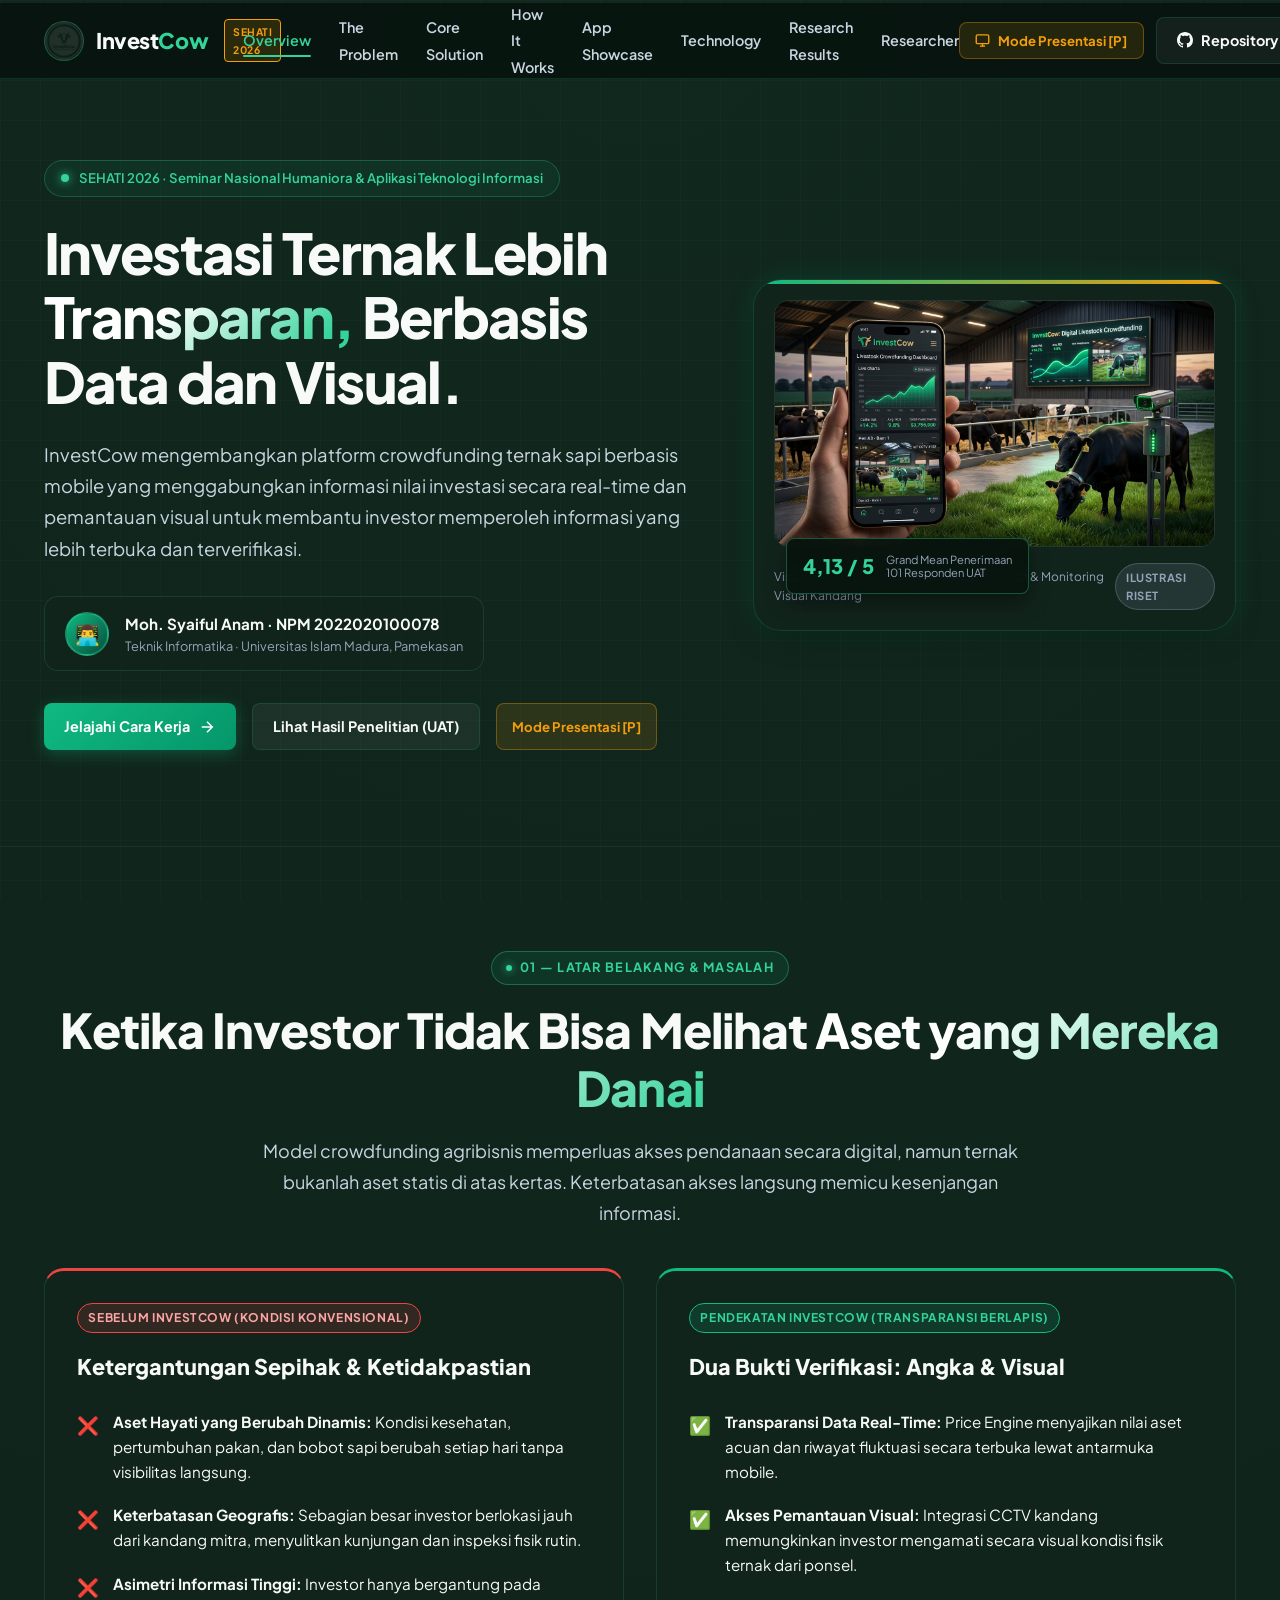
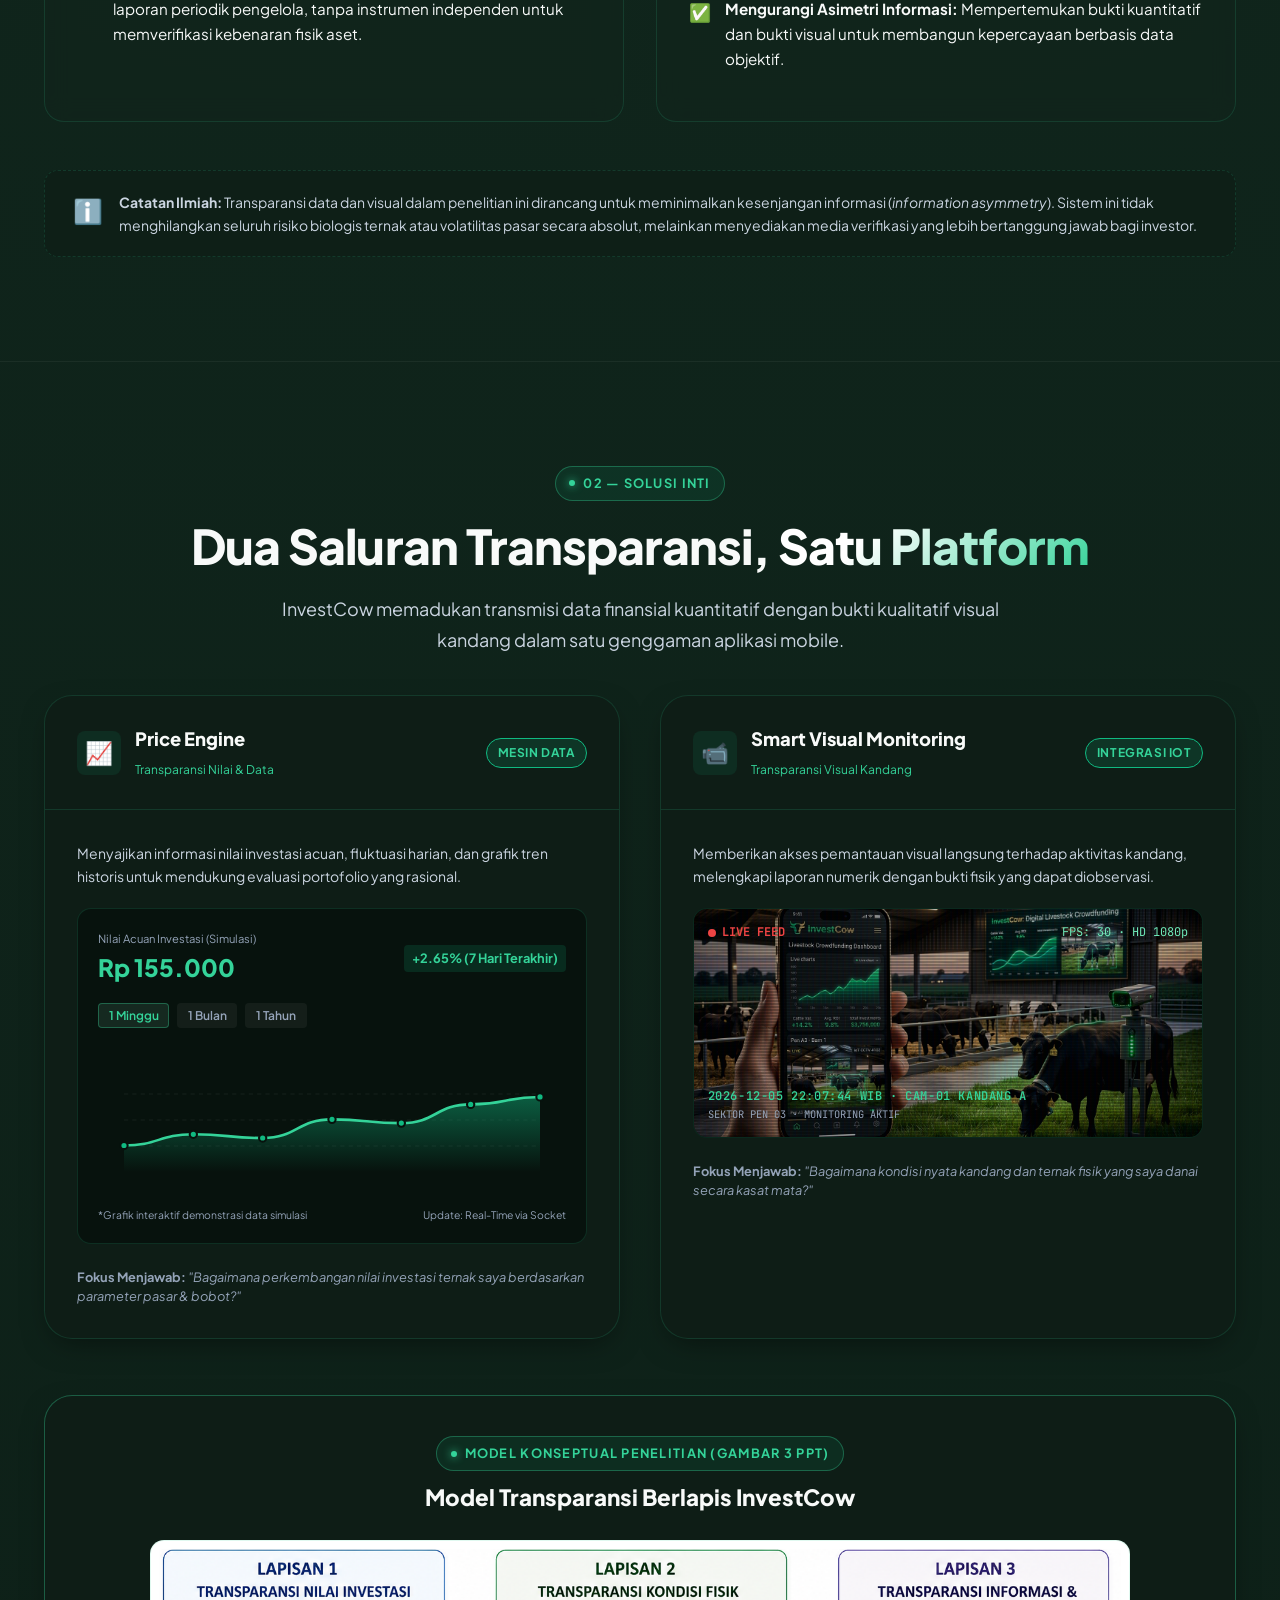
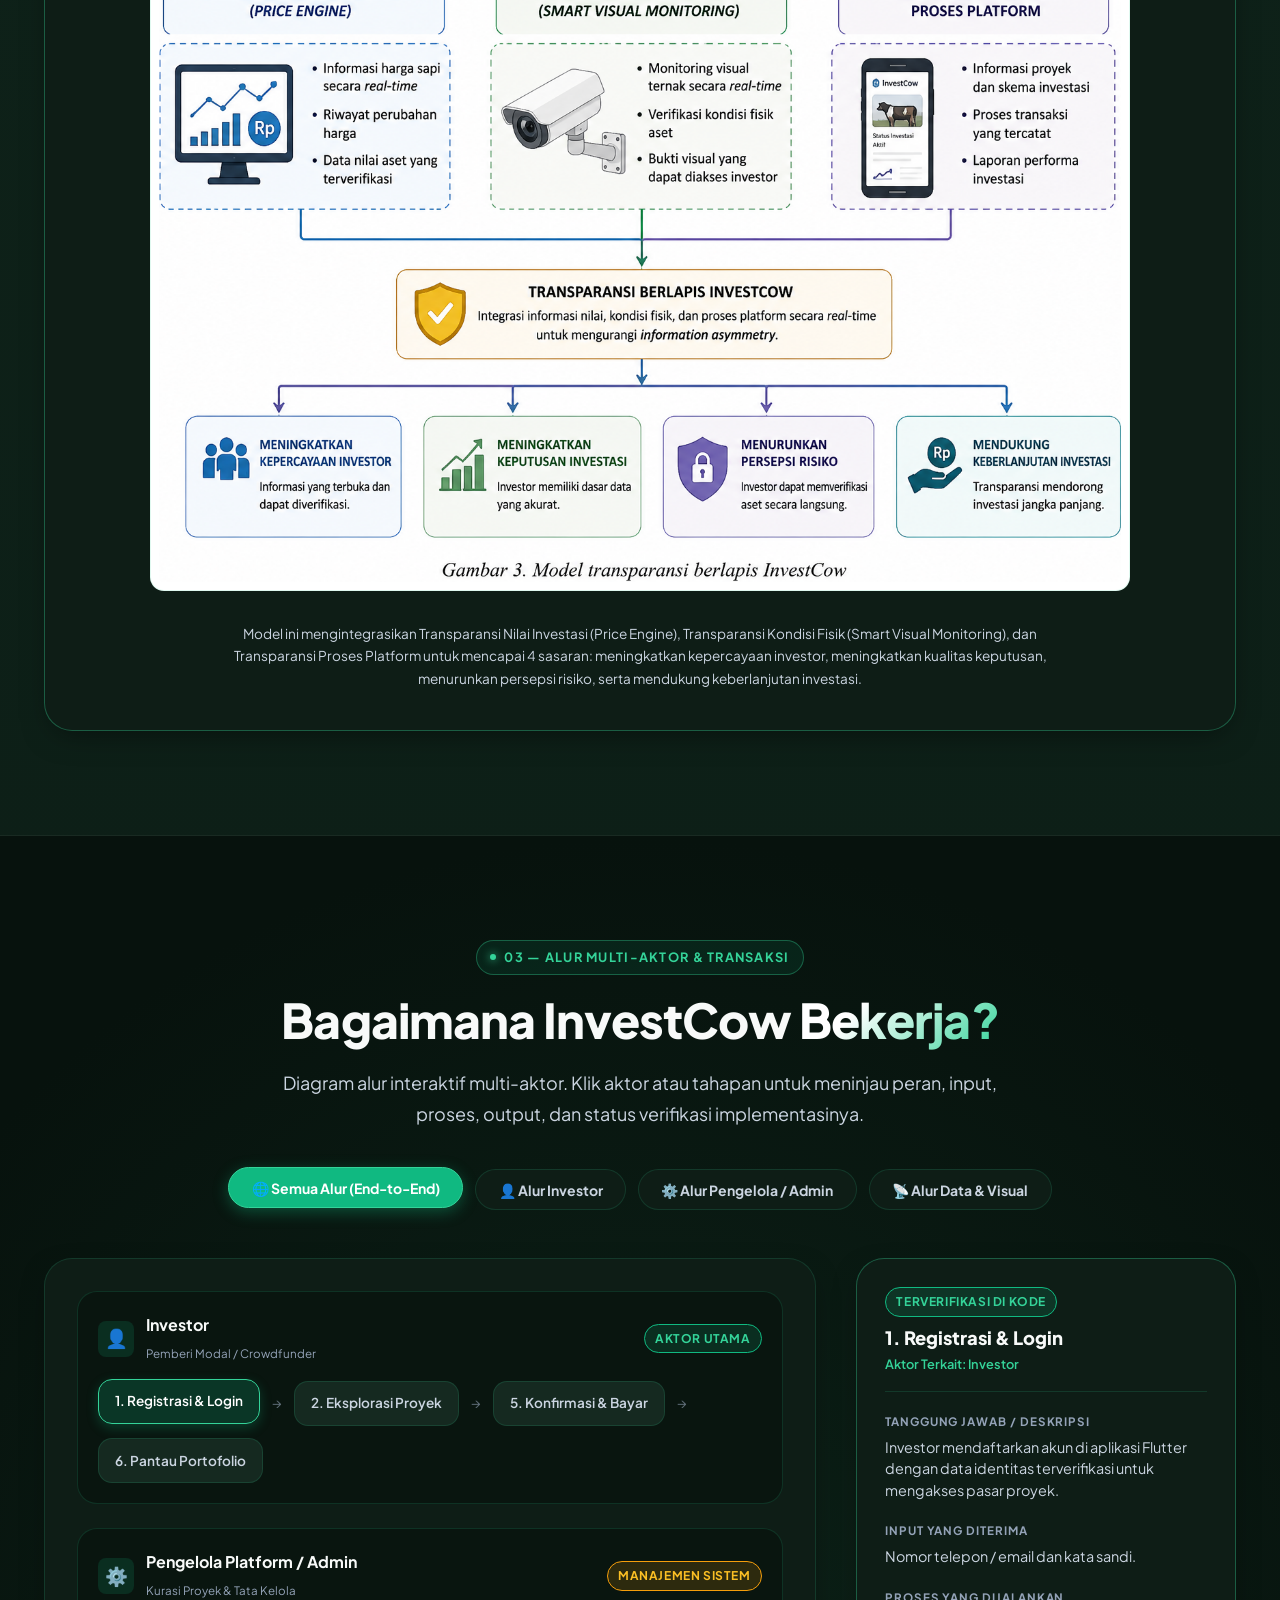
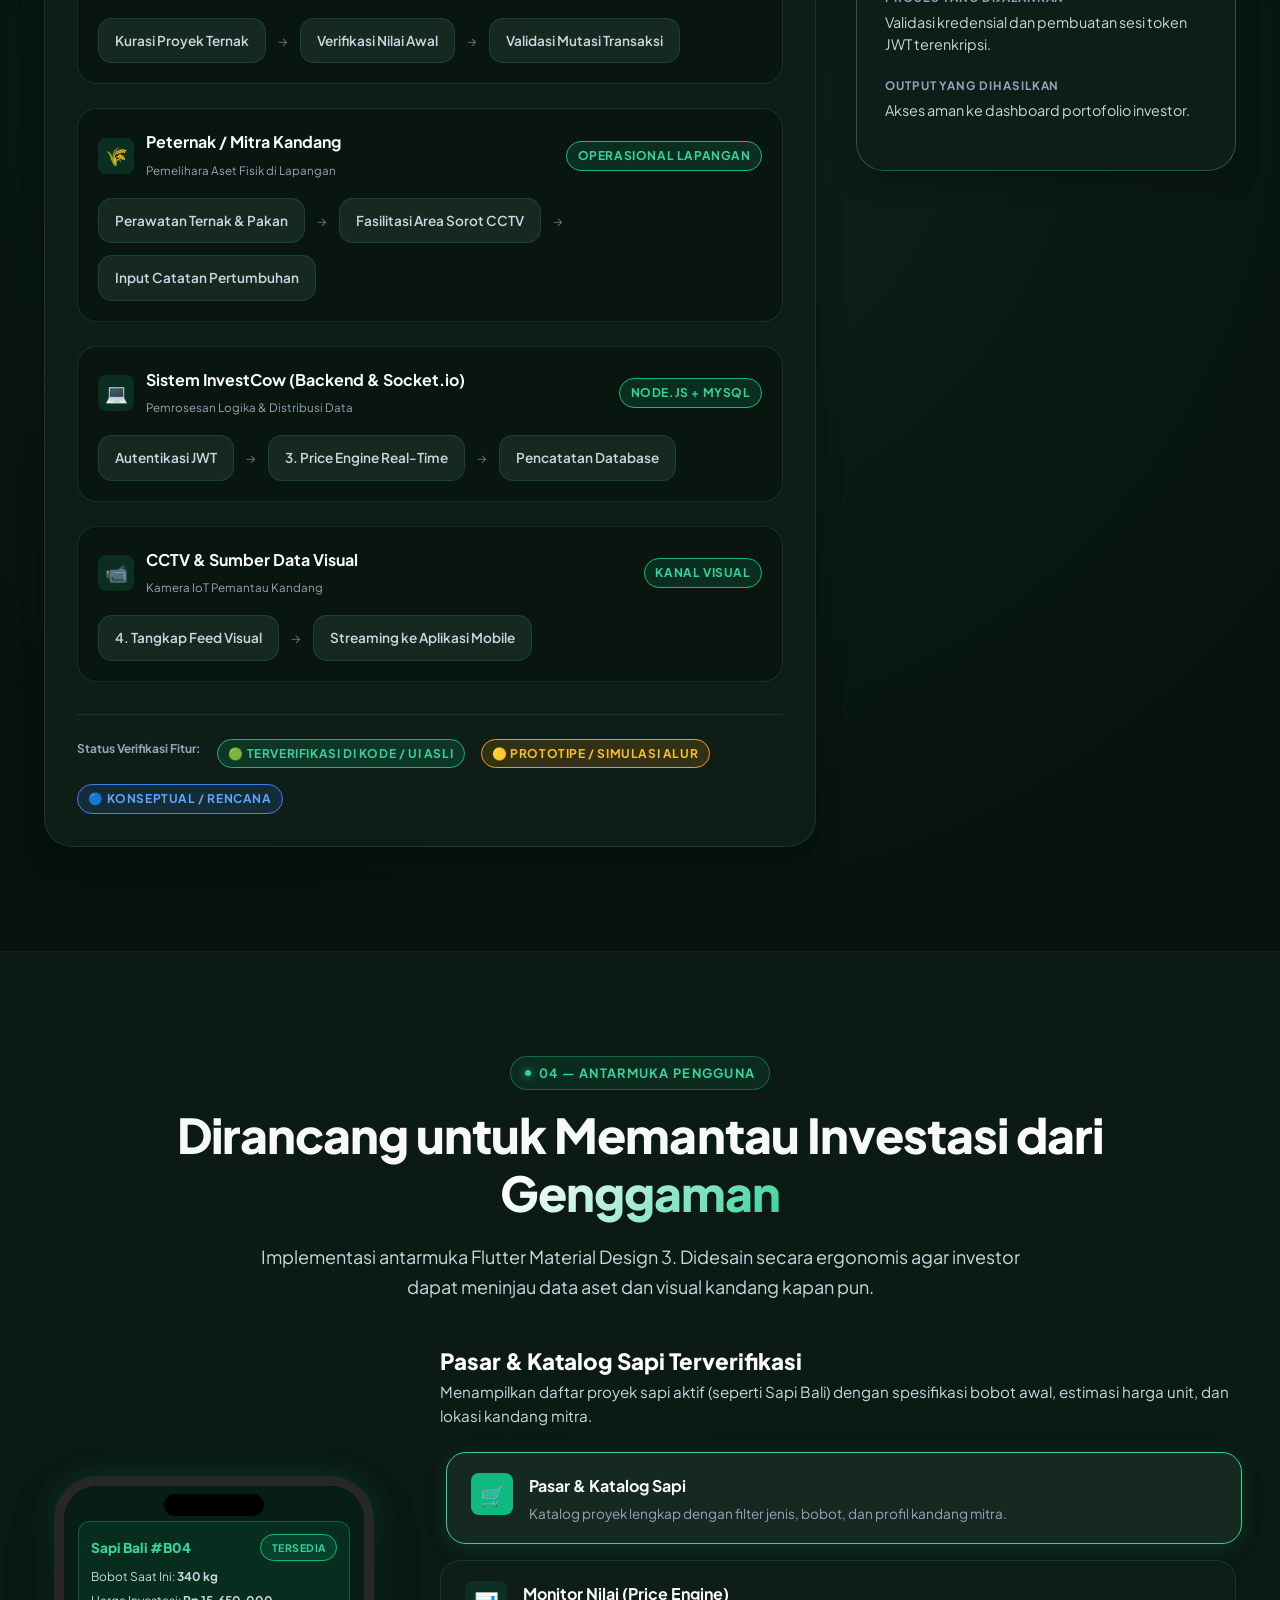
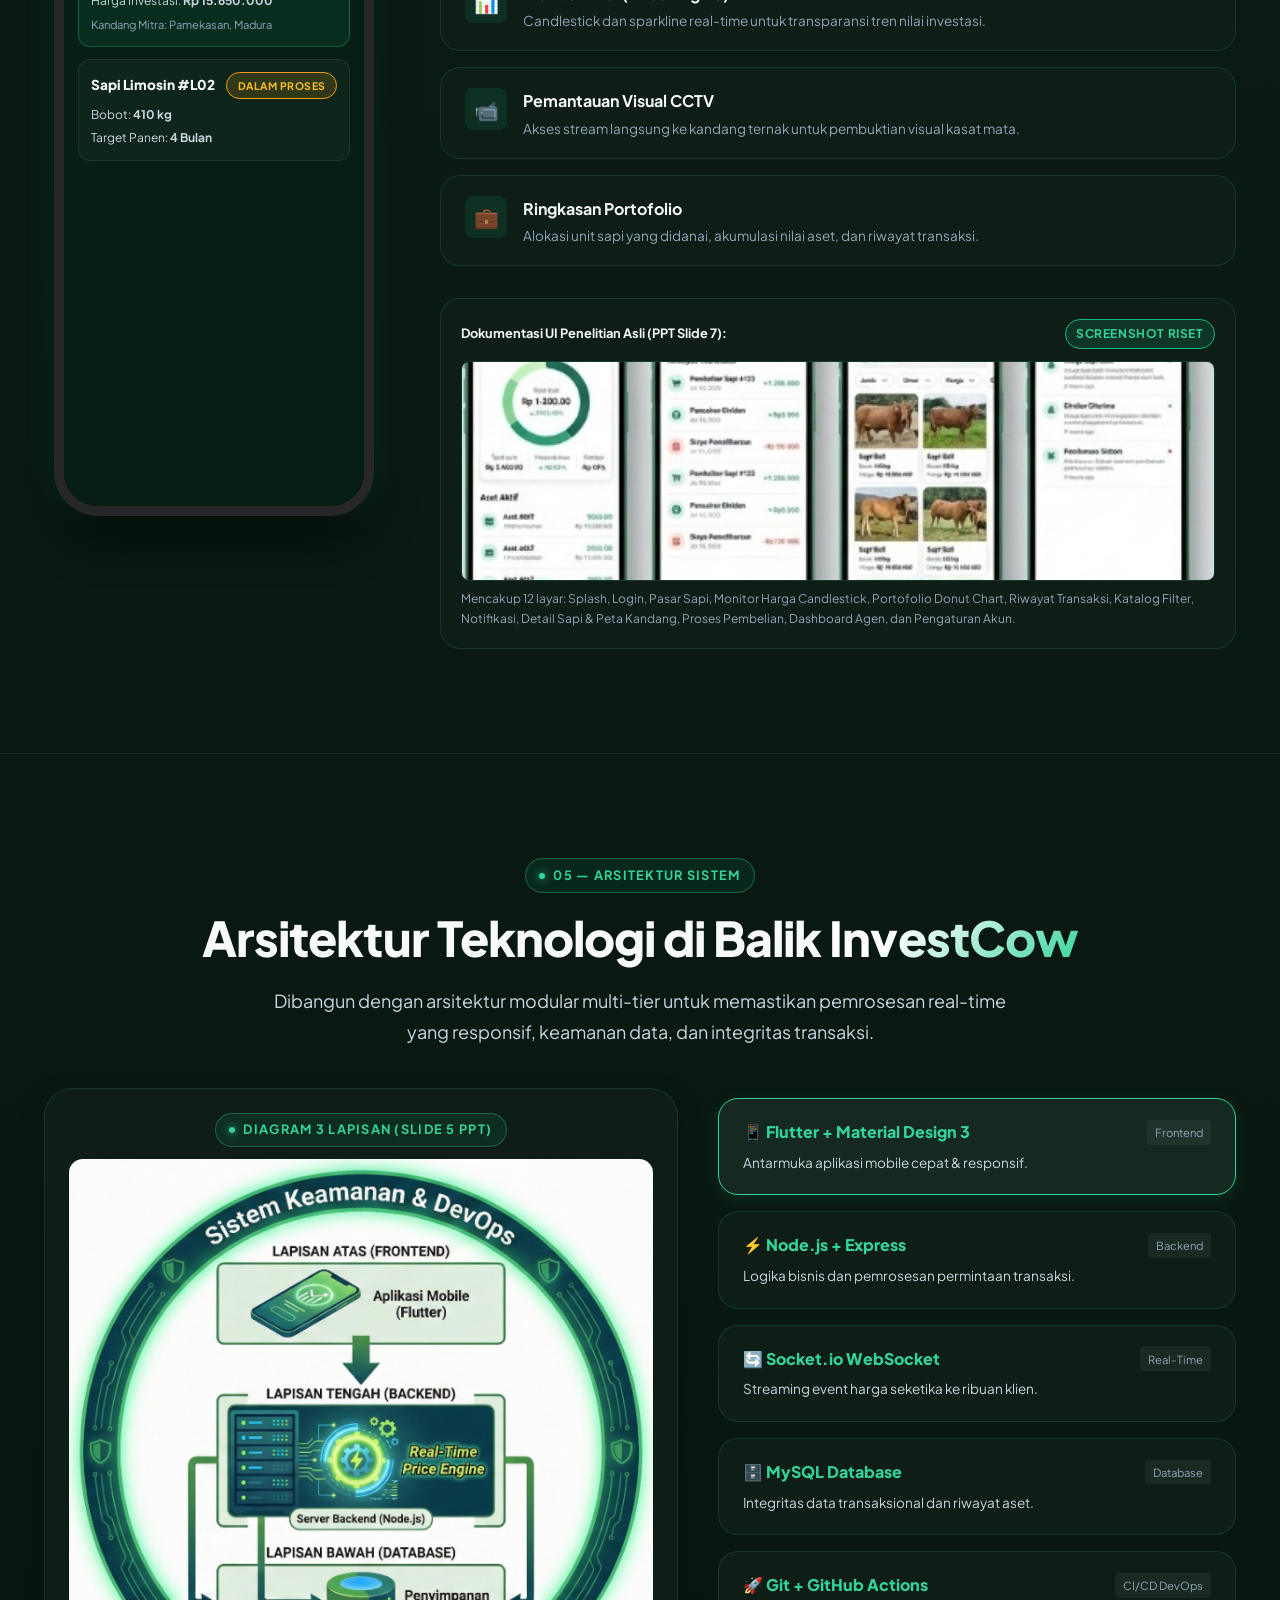
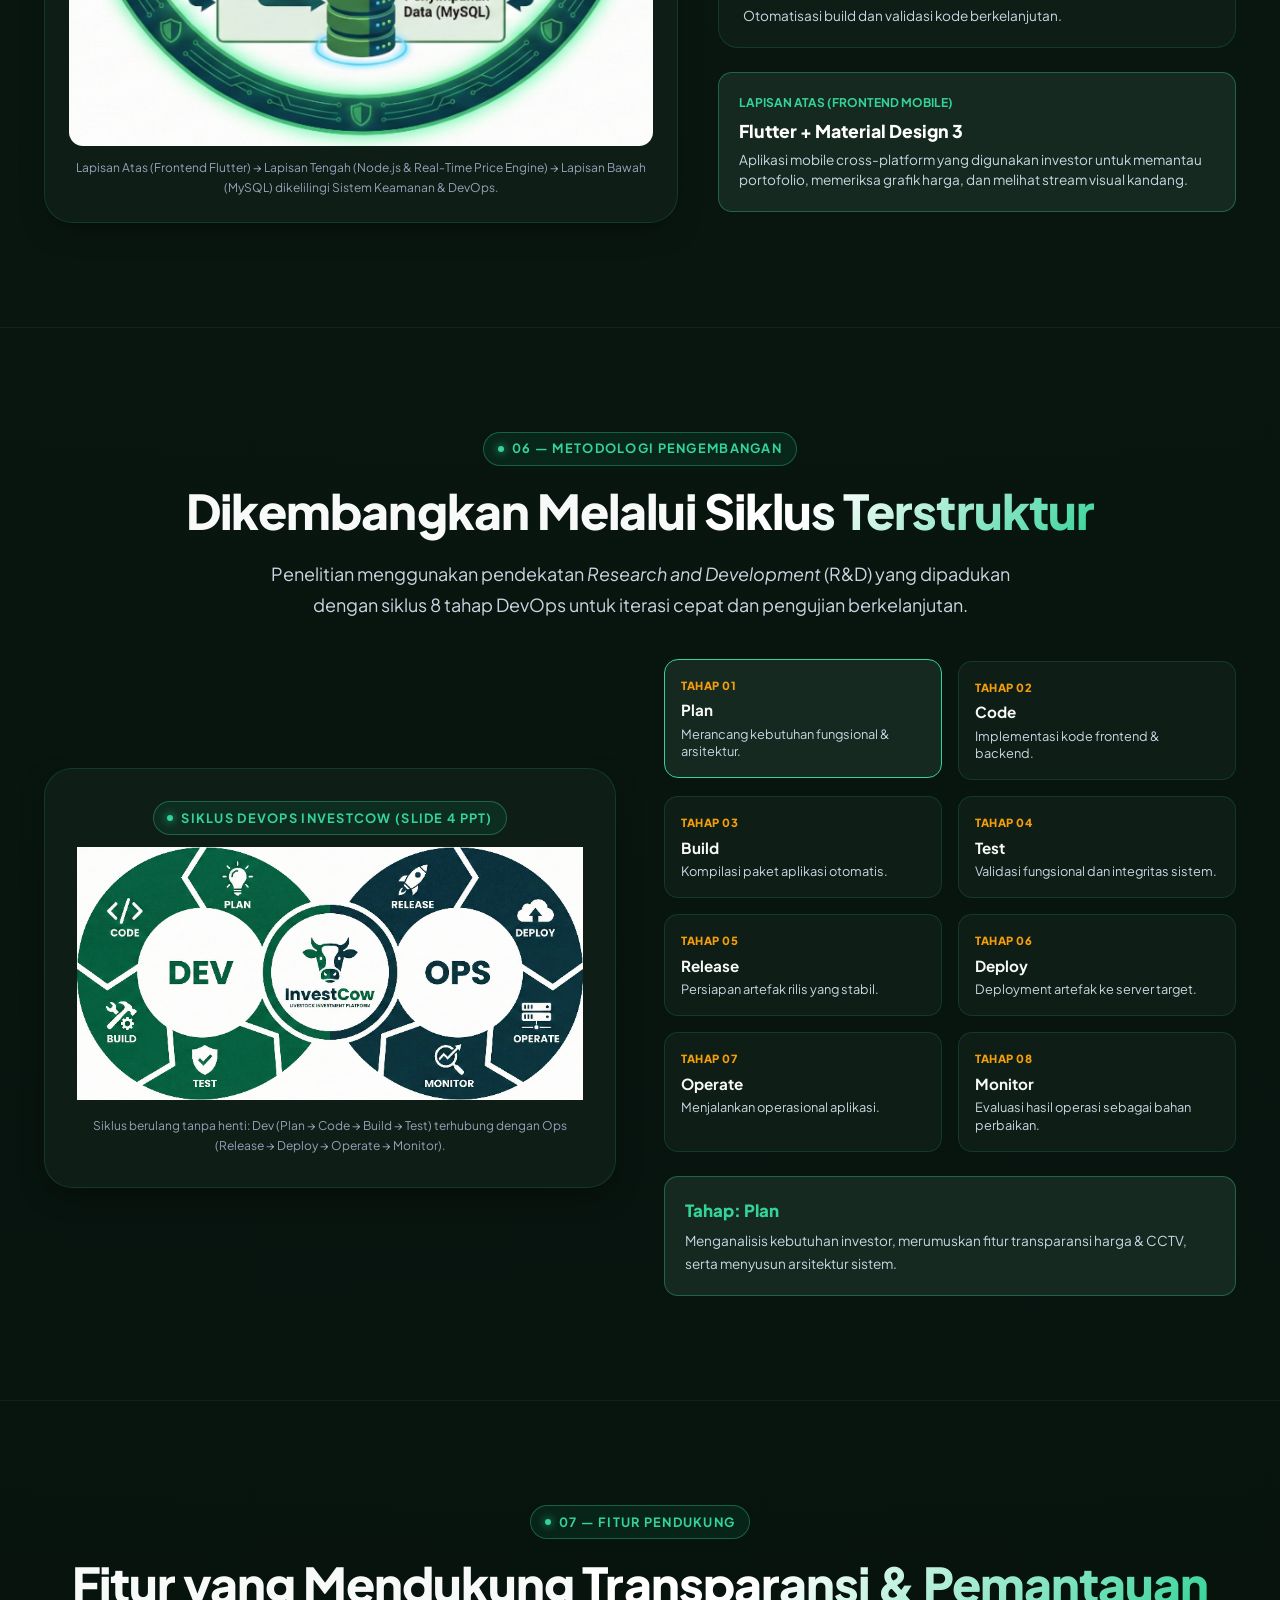
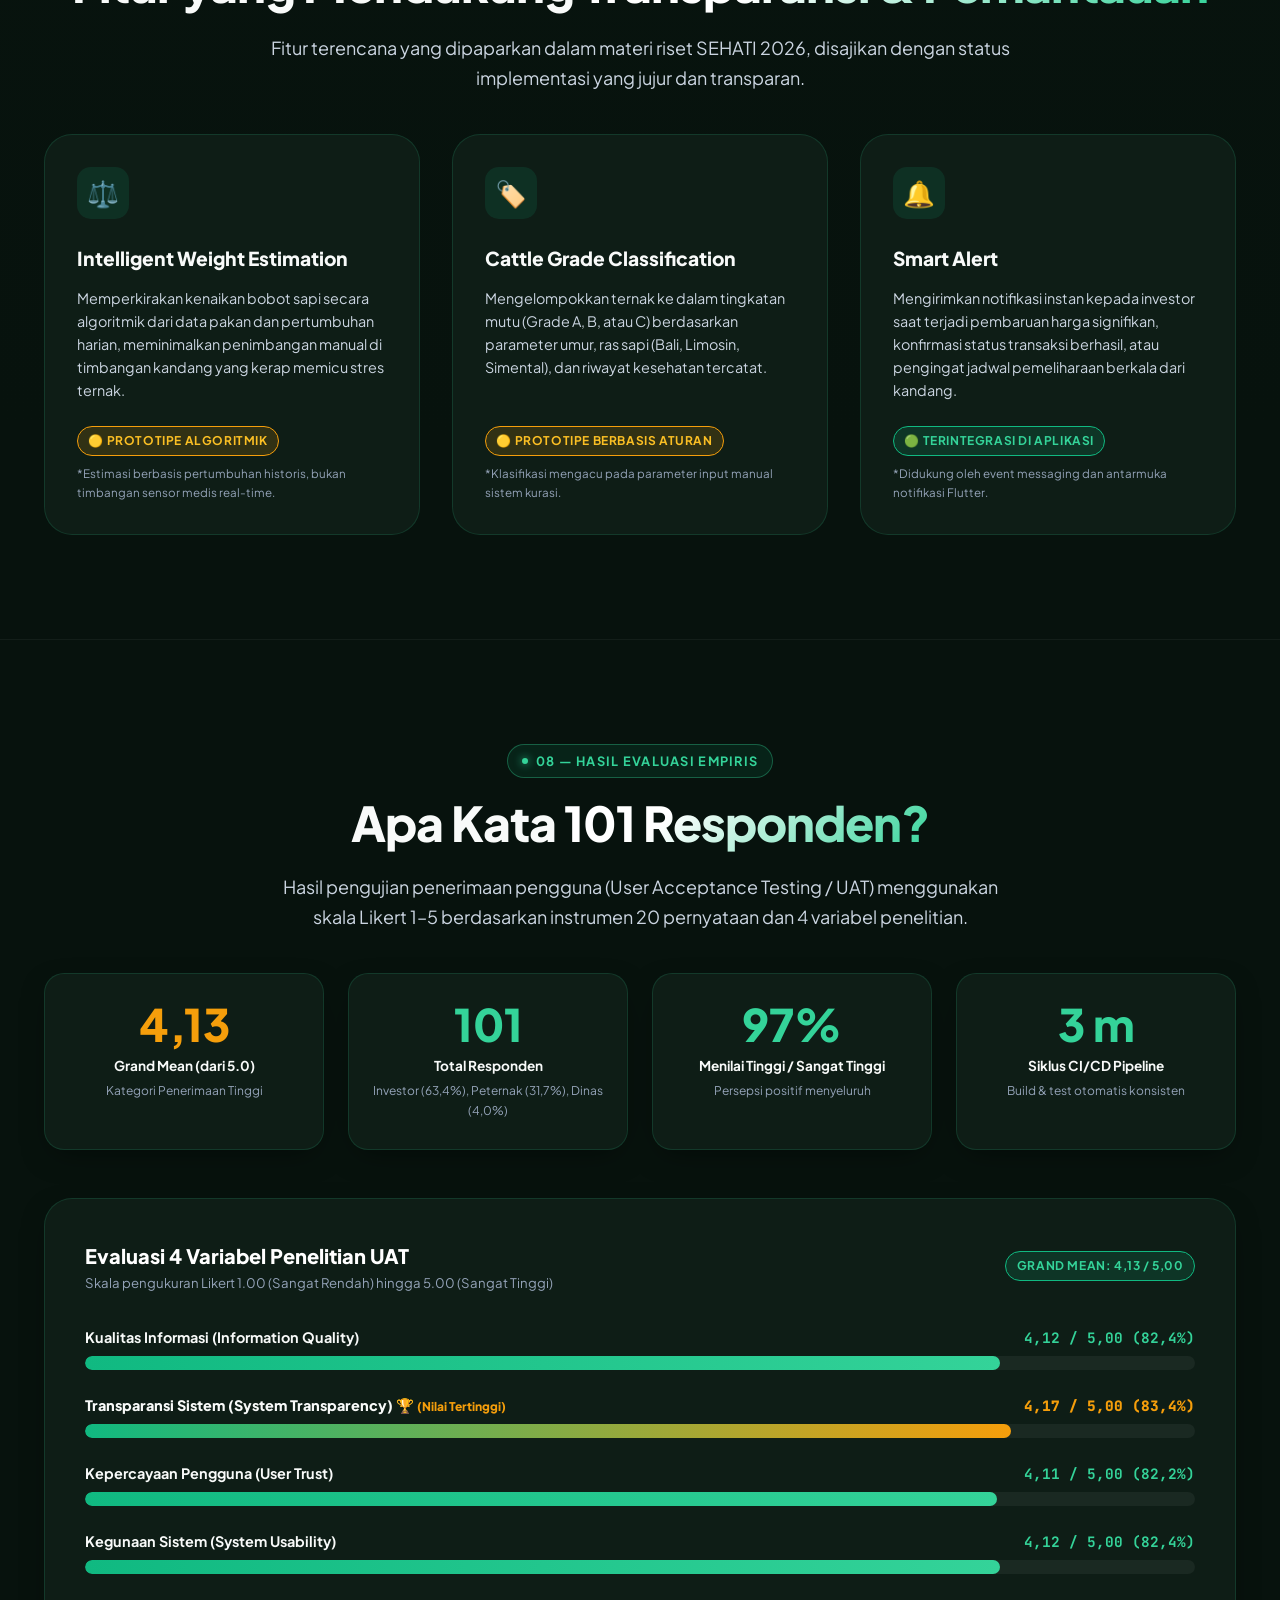
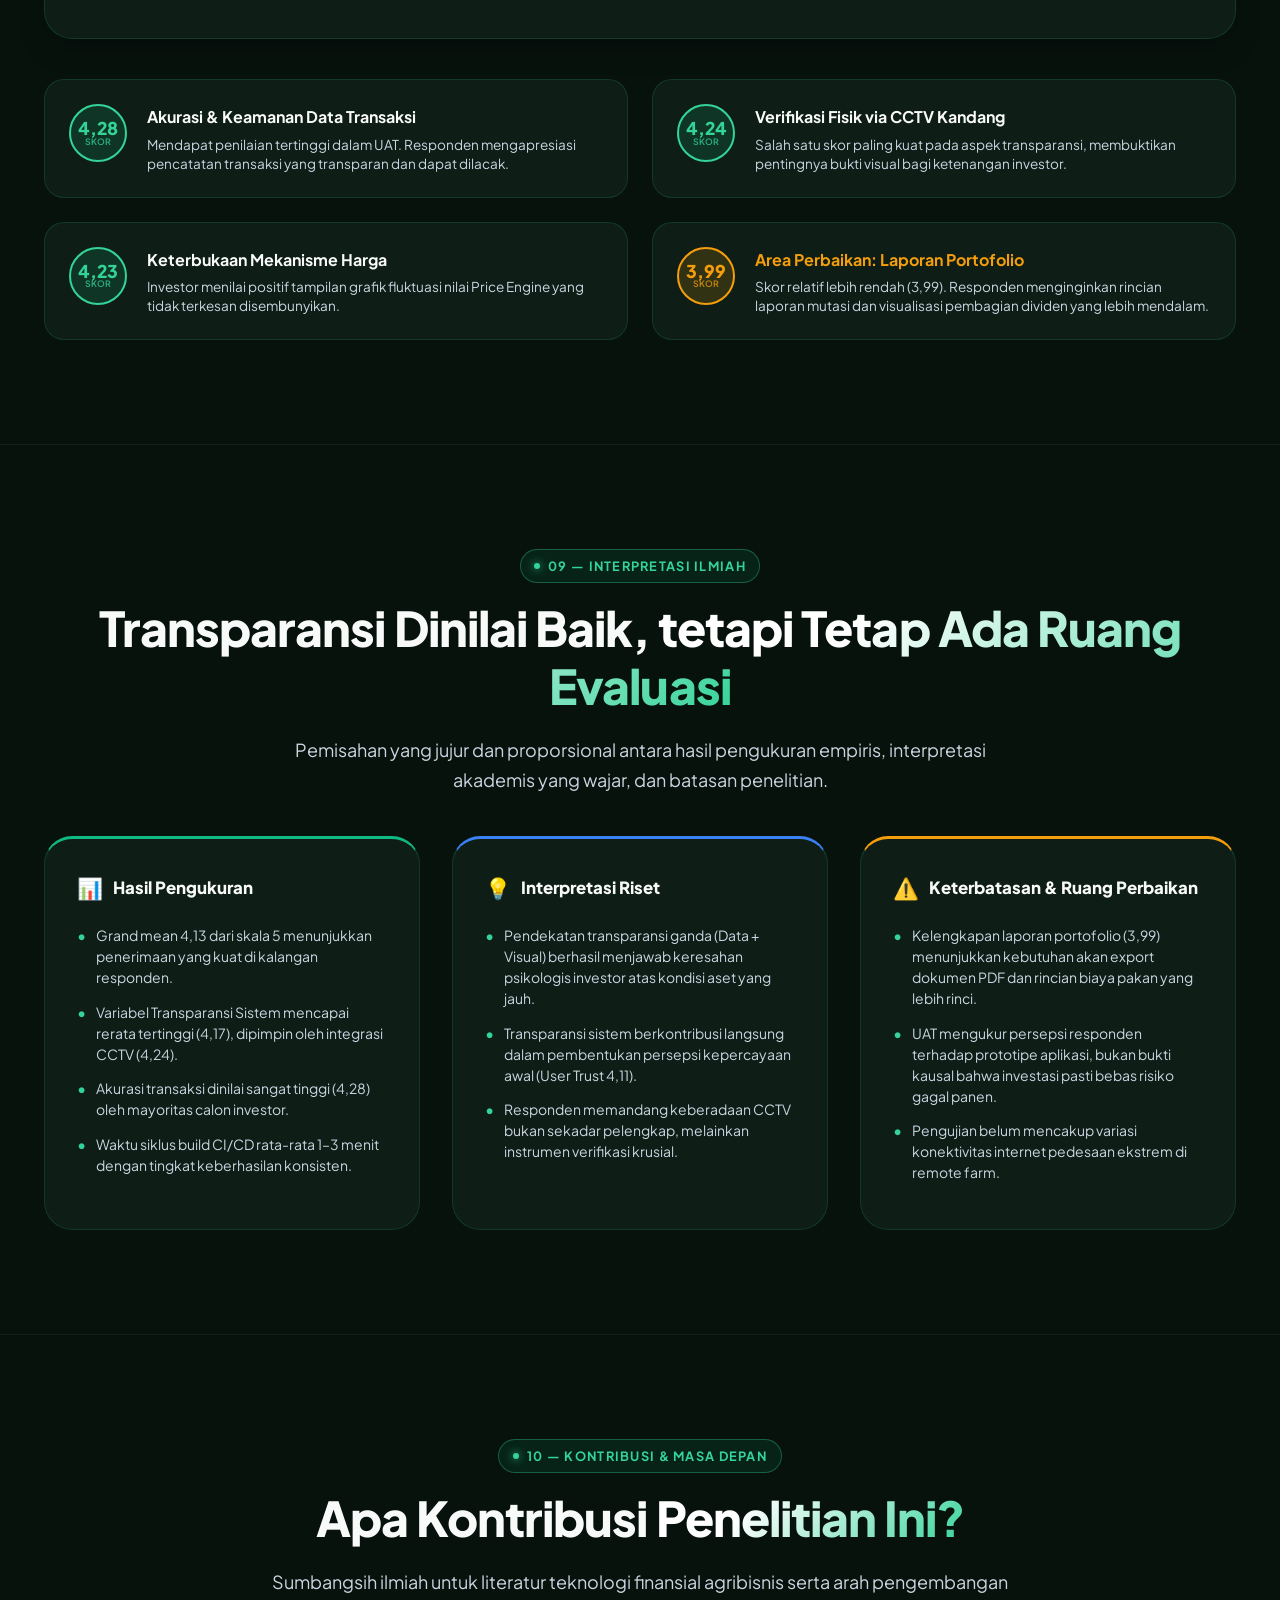
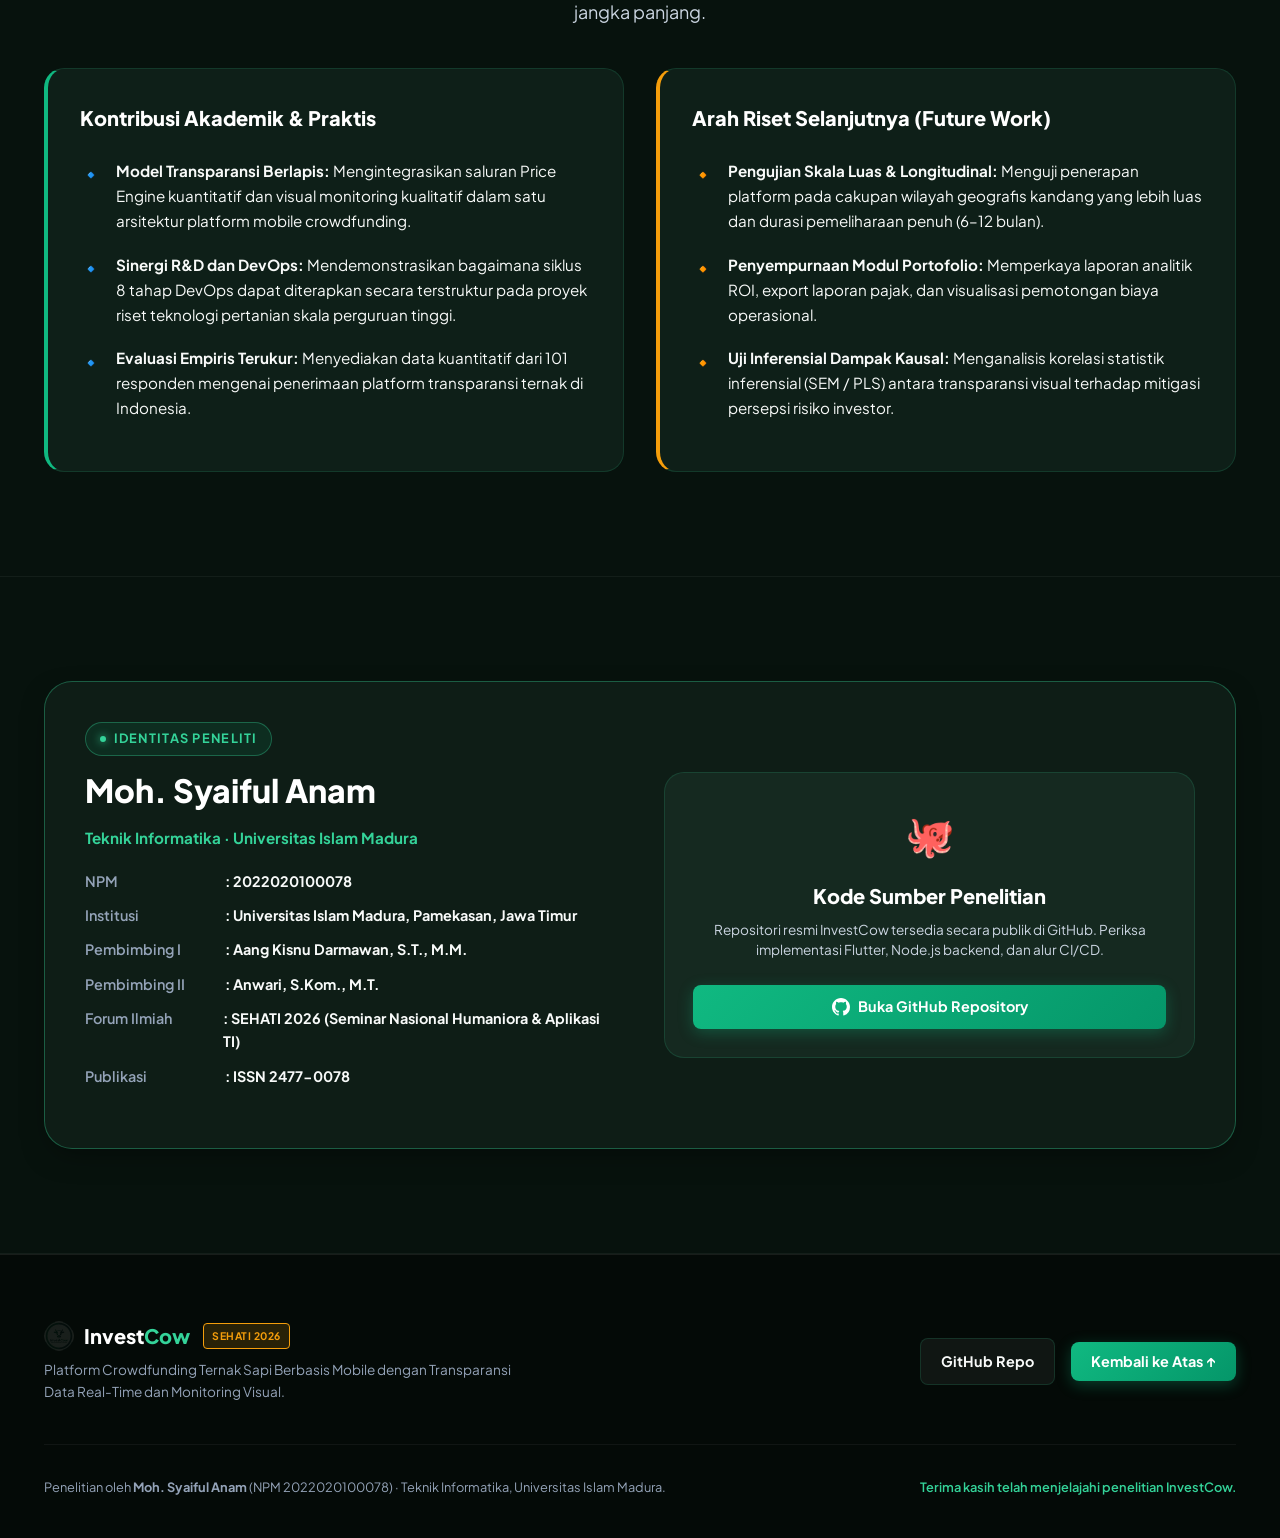
==== presentation-site/index.html @ 4391ebb3 "feat: initial commit interactive research presentation website for SEHATI 2026" ====
<!DOCTYPE html>
<html lang="id">
<head>
  <meta charset="UTF-8">
  <meta name="viewport" content="width=device-width, initial-scale=1.0">
  
  <!-- Primary Meta Tags -->
  <title>InvestCow — Platform Crowdfunding Ternak Sapi Berbasis Mobile | SEHATI 2026</title>
  <meta name="title" content="InvestCow — Platform Crowdfunding Ternak Sapi Berbasis Mobile | SEHATI 2026">
  <meta name="description" content="Showcase penelitian InvestCow: Pengembangan Platform Crowdfunding Ternak Sapi Berbasis Mobile dengan Transparansi Data Real-Time dan Monitoring Visual untuk SEHATI 2026. Peneliti: Moh. Syaiful Anam, Universitas Islam Madura.">
  <meta name="author" content="Moh. Syaiful Anam">
  
  <!-- Open Graph / Facebook -->
  <meta property="og:type" content="website">
  <meta property="og:url" content="https://siapaajaboleh888.github.io/InvestCow_Project/">
  <meta property="og:title" content="InvestCow — Transparansi Data Real-Time & Monitoring Visual Ternak">
  <meta property="og:description" content="Interactive research presentation InvestCow untuk Seminar Nasional Humaniora dan Aplikasi Teknologi Informasi (SEHATI 2026).">
  <meta property="og:image" content="assets/images/hero_concept.jpg">

  <!-- Favicon -->
  <link rel="icon" type="image/png" href="assets/images/logo.png">

  <!-- Google Fonts -->
  <link rel="preconnect" href="https://fonts.googleapis.com">
  <link rel="preconnect" href="https://fonts.gstatic.com" crossorigin>
  <link href="https://fonts.googleapis.com/css2?family=JetBrains+Mono:wght@400;600;700&family=Plus+Jakarta+Sans:wght@400;500;600;700;800;900&display=swap" rel="stylesheet">

  <!-- Main Stylesheet -->
  <link rel="stylesheet" href="styles/main.css">
</head>
<body>

  <!-- Scroll Progress Indicator -->
  <div class="scroll-progress-container" aria-hidden="true">
    <div class="scroll-progress-bar" id="scroll-progress-bar"></div>
  </div>

  <!-- SECTION A: NAVBAR -->
  <header class="navbar" id="navbar">
    <div class="container nav-container">
      <a href="#overview" class="nav-brand" aria-label="InvestCow Home">
        <img src="assets/images/logo.png" alt="InvestCow Logo" class="nav-brand-logo">
        <span class="brand-text">Invest<span>Cow</span></span>
        <span class="brand-badge">SEHATI 2026</span>
      </a>

      <nav aria-label="Navigasi Utama">
        <ul class="nav-menu">
          <li><a href="#overview" class="nav-link active">Overview</a></li>
          <li><a href="#problem" class="nav-link">The Problem</a></li>
          <li><a href="#solution" class="nav-link">Core Solution</a></li>
          <li><a href="#workflow" class="nav-link">How It Works</a></li>
          <li><a href="#app-showcase" class="nav-link">App Showcase</a></li>
          <li><a href="#technology" class="nav-link">Technology</a></li>
          <li><a href="#results" class="nav-link">Research Results</a></li>
          <li><a href="#researcher" class="nav-link">Researcher</a></li>
        </ul>
      </nav>

      <div class="nav-actions">
        <button class="btn btn-presentation btn-trigger-presentation" title="Tekan tombol 'P' untuk masuk Mode Presentasi">
          <svg width="15" height="15" viewBox="0 0 24 24" fill="none" stroke="currentColor" stroke-width="2.2"><rect x="2" y="3" width="20" height="14" rx="2" ry="2"/><line x1="8" y1="21" x2="16" y2="21"/><line x1="12" y1="17" x2="12" y2="21"/></svg>
          Mode Presentasi [P]
        </button>
        <a href="https://github.com/siapaajaboleh888/InvestCow_Project" target="_blank" rel="noopener noreferrer" class="btn btn-secondary" title="Buka Repositori GitHub">
          <svg width="16" height="16" viewBox="0 0 24 24" fill="currentColor"><path d="M12 0C5.37 0 0 5.37 0 12c0 5.31 3.435 9.795 8.205 11.385.6.105.825-.255.825-.57 0-.285-.015-1.23-.015-2.235-3.015.555-3.795-.735-4.035-1.41-.135-.345-.72-1.41-1.23-1.695-.42-.225-1.02-.78-.015-.795.945-.015 1.62.87 1.845 1.23 1.08 1.815 2.805 1.305 3.495.99.105-.78.42-1.305.765-1.605-2.67-.3-5.46-1.335-5.46-5.925 0-1.305.465-2.385 1.23-3.225-.12-.3-.54-1.53.12-3.18 0 0 1.005-.315 3.3 1.23.96-.27 1.98-.405 3-.405s2.04.135 3 .405c2.295-1.56 3.3-1.23 3.3-1.23.66 1.65.24 2.88.12 3.18.765.84 1.23 1.905 1.23 3.225 0 4.605-2.805 5.625-5.475 5.925.435.375.81 1.095.81 2.22 0 1.605-.015 2.895-.015 3.3 0 .315.225.69.825.57A12.02 12.02 0 0024 12c0-6.63-5.37-12-12-12z"/></svg>
          Repository
        </a>
        <button class="mobile-toggle" id="mobile-toggle" aria-label="Buka Menu Navigasi">
          ☰
        </button>
      </div>
    </div>
  </header>

  <main>
    <!-- SECTION B: HERO -->
    <section class="hero-section" id="overview">
      <div class="container hero-grid">
        <div class="hero-content">
          <div class="hero-conference-tag">
            <span class="dot"></span>
            SEHATI 2026 · Seminar Nasional Humaniora & Aplikasi Teknologi Informasi
          </div>
          
          <h1 class="hero-title">
            Investasi Ternak Lebih <span class="text-gradient">Transparan,</span> Berbasis Data dan Visual.
          </h1>

          <p class="hero-desc">
            InvestCow mengembangkan platform crowdfunding ternak sapi berbasis mobile yang menggabungkan informasi nilai investasi secara real-time dan pemantauan visual untuk membantu investor memperoleh informasi yang lebih terbuka dan terverifikasi.
          </p>

          <div class="hero-researcher-card">
            <div class="researcher-avatar">👨‍💻</div>
            <div class="researcher-meta">
              <h4>Moh. Syaiful Anam · NPM 2022020100078</h4>
              <p>Teknik Informatika · Universitas Islam Madura, Pamekasan</p>
            </div>
          </div>

          <div class="hero-ctas">
            <a href="#workflow" class="btn btn-primary" id="btn-hero-workflow">
              Jelajahi Cara Kerja
              <svg width="18" height="18" viewBox="0 0 24 24" fill="none" stroke="currentColor" stroke-width="2"><path d="M5 12h14M12 5l7 7-7 7"/></svg>
            </a>
            <a href="#results" class="btn btn-secondary" id="btn-hero-results">
              Lihat Hasil Penelitian (UAT)
            </a>
            <button class="btn btn-presentation btn-trigger-presentation">
              Mode Presentasi [P]
            </button>
          </div>
        </div>

        <!-- Hero Visual Composition -->
        <div class="hero-visual-card">
          <div class="hero-image-wrapper">
            <img src="assets/images/hero_concept.jpg" alt="Visualisasi Konsep InvestCow Mobile & Visual Kandang" id="hero-banner-img">
          </div>
          <div class="hero-visual-caption">
            <span>Visual Komposisi Konseptual: Mobile FinTech & Monitoring Visual Kandang</span>
            <span class="badge badge-simulated">Ilustrasi Riset</span>
          </div>
          <div class="hero-metric-overlay">
            <div class="val">4,13 / 5</div>
            <div class="lbl">Grand Mean Penerimaan<br>101 Responden UAT</div>
          </div>
        </div>
      </div>
    </section>

    <!-- SECTION C: THE PROBLEM -->
    <section class="problem-section" id="problem">
      <div class="container">
        <div class="text-center">
          <span class="section-tag">01 — Latar Belakang & Masalah</span>
          <h2 class="section-title">Ketika Investor Tidak Bisa Melihat <span class="text-gradient">Aset yang Mereka Danai</span></h2>
          <p class="section-subtitle">
            Model crowdfunding agribisnis memperluas akses pendanaan secara digital, namun ternak bukanlah aset statis di atas kertas. Keterbatasan akses langsung memicu kesenjangan informasi.
          </p>
        </div>

        <div class="grid-2">
          <!-- Before InvestCow -->
          <div class="card problem-card">
            <span class="badge" style="background: rgba(239, 68, 68, 0.15); border: 1px solid #ef4444; color: #fca5a5;">
              Sebelum InvestCow (Kondisi Konvensional)
            </span>
            <h3 style="font-size: 1.35rem; font-weight: 800; margin-top: 1rem; color: #f8faf9;">
              Ketergantungan Sepihak & Ketidakpastian
            </h3>
            <ul class="comparison-list">
              <li>
                <span class="icon">❌</span>
                <div>
                  <strong>Aset Hayati yang Berubah Dinamis:</strong> Kondisi kesehatan, pertumbuhan pakan, dan bobot sapi berubah setiap hari tanpa visibilitas langsung.
                </div>
              </li>
              <li>
                <span class="icon">❌</span>
                <div>
                  <strong>Keterbatasan Geografis:</strong> Sebagian besar investor berlokasi jauh dari kandang mitra, menyulitkan kunjungan dan inspeksi fisik rutin.
                </div>
              </li>
              <li>
                <span class="icon">❌</span>
                <div>
                  <strong>Asimetri Informasi Tinggi:</strong> Investor hanya bergantung pada laporan periodik pengelola, tanpa instrumen independen untuk memverifikasi kebenaran fisik aset.
                </div>
              </li>
            </ul>
          </div>

          <!-- Approach with InvestCow -->
          <div class="card solution-approach-card">
            <span class="badge badge-verified">
              Pendekatan InvestCow (Transparansi Berlapis)
            </span>
            <h3 style="font-size: 1.35rem; font-weight: 800; margin-top: 1rem; color: #f8faf9;">
              Dua Bukti Verifikasi: Angka & Visual
            </h3>
            <ul class="comparison-list">
              <li>
                <span class="icon">✅</span>
                <div>
                  <strong>Transparansi Data Real-Time:</strong> Price Engine menyajikan nilai aset acuan dan riwayat fluktuasi secara terbuka lewat antarmuka mobile.
                </div>
              </li>
              <li>
                <span class="icon">✅</span>
                <div>
                  <strong>Akses Pemantauan Visual:</strong> Integrasi CCTV kandang memungkinkan investor mengamati secara visual kondisi fisik ternak dari ponsel.
                </div>
              </li>
              <li>
                <span class="icon">✅</span>
                <div>
                  <strong>Mengurangi Asimetri Informasi:</strong> Mempertemukan bukti kuantitatif dan bukti visual untuk membangun kepercayaan berbasis data objektif.
                </div>
              </li>
            </ul>
          </div>
        </div>

        <div class="academic-note-box">
          <div class="note-icon">ℹ️</div>
          <p>
            <strong>Catatan Ilmiah:</strong> Transparansi data dan visual dalam penelitian ini dirancang untuk meminimalkan kesenjangan informasi (<em>information asymmetry</em>). Sistem ini tidak menghilangkan seluruh risiko biologis ternak atau volatilitas pasar secara absolut, melainkan menyediakan media verifikasi yang lebih bertanggung jawab bagi investor.
          </p>
        </div>
      </div>
    </section>

    <!-- SECTION D: THE CORE SOLUTION -->
    <section class="solution-section" id="solution">
      <div class="container">
        <div class="text-center">
          <span class="section-tag">02 — Solusi Inti</span>
          <h2 class="section-title">Dua Saluran Transparansi, <span class="text-gradient">Satu Platform</span></h2>
          <p class="section-subtitle">
            InvestCow memadukan transmisi data finansial kuantitatif dengan bukti kualitatif visual kandang dalam satu genggaman aplikasi mobile.
          </p>
        </div>

        <div class="solution-channels">
          <!-- Channel 1: Price Engine -->
          <div class="channel-card">
            <div class="channel-header">
              <div class="channel-title">
                <div class="channel-icon">📈</div>
                <div>
                  <h3 style="font-size: 1.15rem; font-weight: 800;">Price Engine</h3>
                  <span style="font-size: 0.75rem; color: var(--emerald-light);">Transparansi Nilai & Data</span>
                </div>
              </div>
              <span class="badge badge-verified">Mesin Data</span>
            </div>

            <div class="channel-body">
              <p style="font-size: 0.875rem; color: var(--text-secondary); margin-bottom: 1.25rem;">
                Menyajikan informasi nilai investasi acuan, fluktuasi harian, dan grafik tren historis untuk mendukung evaluasi portofolio yang rasional.
              </p>

              <!-- Interactive Simulator -->
              <div class="chart-sim-container">
                <div class="chart-sim-header">
                  <div>
                    <div style="font-size: 0.7rem; color: var(--text-muted);">Nilai Acuan Investasi (Simulasi)</div>
                    <div class="chart-sim-price" id="sim-current-price">Rp 155.000</div>
                  </div>
                  <div class="chart-sim-trend" id="sim-current-trend">+2.65% (7 Hari)</div>
                </div>

                <div class="chart-sim-controls" style="margin-bottom: 0.75rem;">
                  <button class="chart-time-btn active" data-timeframe="1w">1 Minggu</button>
                  <button class="chart-time-btn" data-timeframe="1m">1 Bulan</button>
                  <button class="chart-time-btn" data-timeframe="1y">1 Tahun</button>
                </div>

                <svg class="svg-chart" id="price-chart-svg" viewBox="0 0 450 150"></svg>
                <div style="display:flex; justify-content:space-between; font-size:0.65rem; color:var(--text-muted); margin-top:0.35rem;">
                  <span>*Grafik interaktif demonstrasi data simulasi</span>
                  <span>Update: Real-Time via Socket</span>
                </div>
              </div>

              <div style="font-size: 0.8rem; color: var(--text-muted); line-height: 1.5;">
                <strong>Fokus Menjawab:</strong> <em>"Bagaimana perkembangan nilai investasi ternak saya berdasarkan parameter pasar & bobot?"</em>
              </div>
            </div>
          </div>

          <!-- Channel 2: CCTV Visual Monitoring -->
          <div class="channel-card">
            <div class="channel-header">
              <div class="channel-title">
                <div class="channel-icon">📹</div>
                <div>
                  <h3 style="font-size: 1.15rem; font-weight: 800;">Smart Visual Monitoring</h3>
                  <span style="font-size: 0.75rem; color: var(--emerald-light);">Transparansi Visual Kandang</span>
                </div>
              </div>
              <span class="badge badge-verified">Integrasi IoT</span>
            </div>

            <div class="channel-body">
              <p style="font-size: 0.875rem; color: var(--text-secondary); margin-bottom: 1.25rem;">
                Memberikan akses pemantauan visual langsung terhadap aktivitas kandang, melengkapi laporan numerik dengan bukti fisik yang dapat diobservasi.
              </p>

              <!-- Simulated CCTV Screen -->
              <div class="cctv-sim-container">
                <div class="cctv-scanline"></div>
                <div class="cctv-overlay">
                  <div class="cctv-header">
                    <div class="cctv-rec">
                      <span class="cctv-rec-dot"></span>
                      <span>LIVE FEED</span>
                    </div>
                    <div style="color: #6ee7b7;">FPS: 30 · HD 1080p</div>
                  </div>
                  <div>
                    <div id="cctv-timecode" style="letter-spacing: 0.05em; font-weight:600;">2026-10-20 --:--:-- WIB · CAM-01 KANDANG A</div>
                    <div style="font-size: 0.65rem; color: #94a3b8;">SEKTOR PEN 03 · MONITORING AKTIF</div>
                  </div>
                </div>
                <img src="assets/images/hero_concept.jpg" alt="Simulasi CCTV Kandang" class="cctv-bg-art">
              </div>

              <div style="font-size: 0.8rem; color: var(--text-muted); line-height: 1.5;">
                <strong>Fokus Menjawab:</strong> <em>"Bagaimana kondisi nyata kandang dan ternak fisik yang saya danai secara kasat mata?"</em>
              </div>
            </div>
          </div>
        </div>

        <!-- Layered Model Diagram from PPT Slide 6 -->
        <div class="layered-model-banner text-center">
          <span class="section-tag" style="margin-bottom: 0.5rem;">Model Konseptual Penelitian (Gambar 3 PPT)</span>
          <h3 style="font-size: 1.4rem; font-weight: 800; margin-bottom: 1.5rem;">
            Model Transparansi Berlapis InvestCow
          </h3>
          <img src="assets/images/layered_transparency.png" alt="Gambar 3. Model Transparansi Berlapis InvestCow" class="layered-model-img">
          <p style="max-width: 820px; margin: 0 auto; font-size: 0.85rem; color: var(--text-secondary);">
            Model ini mengintegrasikan Transparansi Nilai Investasi (Price Engine), Transparansi Kondisi Fisik (Smart Visual Monitoring), dan Transparansi Proses Platform untuk mencapai 4 sasaran: meningkatkan kepercayaan investor, meningkatkan kualitas keputusan, menurunkan persepsi risiko, serta mendukung keberlanjutan investasi.
          </p>
        </div>
      </div>
    </section>

    <!-- SECTION E: ACTORS AND TRANSACTION WORKFLOW -->
    <section class="workflow-section" id="workflow">
      <div class="container">
        <div class="text-center">
          <span class="section-tag">03 — Alur Multi-Aktor & Transaksi</span>
          <h2 class="section-title">Bagaimana InvestCow <span class="text-gradient">Bekerja?</span></h2>
          <p class="section-subtitle">
            Diagram alur interaktif multi-aktor. Klik aktor atau tahapan untuk meninjau peran, input, proses, output, dan status verifikasi implementasinya.
          </p>
        </div>

        <!-- Filter Buttons -->
        <div class="workflow-filter-bar">
          <button class="workflow-filter-btn active" data-filter="all">
            🌐 Semua Alur (End-to-End)
          </button>
          <button class="workflow-filter-btn" data-filter="investor">
            👤 Alur Investor
          </button>
          <button class="workflow-filter-btn" data-filter="admin">
            ⚙️ Alur Pengelola / Admin
          </button>
          <button class="workflow-filter-btn" data-filter="data">
            📡 Alur Data & Visual
          </button>
        </div>

        <!-- Interactive Diagram Grid -->
        <div class="workflow-container">
          <div class="workflow-diagram">
            <div class="actors-lanes">
              
              <!-- Actor 1: Investor -->
              <div class="actor-lane" data-actor="investor">
                <div class="actor-lane-header" style="cursor: pointer;">
                  <div class="actor-identity">
                    <div class="actor-avatar">👤</div>
                    <div>
                      <div class="actor-name">Investor</div>
                      <span style="font-size: 0.725rem; color: var(--text-muted);">Pemberi Modal / Crowdfunder</span>
                    </div>
                  </div>
                  <span class="badge badge-verified">Aktor Utama</span>
                </div>
                <div class="steps-row">
                  <div class="step-node active" data-step="reg">
                    <span>1. Registrasi & Login</span>
                  </div>
                  <span class="step-arrow">→</span>
                  <div class="step-node" data-step="katalog">
                    <span>2. Eksplorasi Proyek</span>
                  </div>
                  <span class="step-arrow">→</span>
                  <div class="step-node" data-step="confirm_tx">
                    <span>5. Konfirmasi & Bayar</span>
                  </div>
                  <span class="step-arrow">→</span>
                  <div class="step-node" data-step="portfolio_mon">
                    <span>6. Pantau Portofolio</span>
                  </div>
                </div>
              </div>

              <!-- Actor 2: Pengelola Platform / Admin -->
              <div class="actor-lane" data-actor="admin">
                <div class="actor-lane-header" style="cursor: pointer;">
                  <div class="actor-identity">
                    <div class="actor-avatar">⚙️</div>
                    <div>
                      <div class="actor-name">Pengelola Platform / Admin</div>
                      <span style="font-size: 0.725rem; color: var(--text-muted);">Kurasi Proyek & Tata Kelola</span>
                    </div>
                  </div>
                  <span class="badge badge-proto">Manajemen Sistem</span>
                </div>
                <div class="steps-row">
                  <div class="step-node" data-step="katalog">
                    <span>Kurasi Proyek Ternak</span>
                  </div>
                  <span class="step-arrow">→</span>
                  <div class="step-node" data-step="price_engine">
                    <span>Verifikasi Nilai Awal</span>
                  </div>
                  <span class="step-arrow">→</span>
                  <div class="step-node" data-step="confirm_tx">
                    <span>Validasi Mutasi Transaksi</span>
                  </div>
                </div>
              </div>

              <!-- Actor 3: Peternak / Pengelola Kandang -->
              <div class="actor-lane" data-actor="peternak">
                <div class="actor-lane-header" style="cursor: pointer;">
                  <div class="actor-identity">
                    <div class="actor-avatar">🌾</div>
                    <div>
                      <div class="actor-name">Peternak / Mitra Kandang</div>
                      <span style="font-size: 0.725rem; color: var(--text-muted);">Pemelihara Aset Fisik di Lapangan</span>
                    </div>
                  </div>
                  <span class="badge badge-verified">Operasional Lapangan</span>
                </div>
                <div class="steps-row">
                  <div class="step-node" data-step="cctv_view">
                    <span>Perawatan Ternak & Pakan</span>
                  </div>
                  <span class="step-arrow">→</span>
                  <div class="step-node" data-step="cctv_view">
                    <span>Fasilitasi Area Sorot CCTV</span>
                  </div>
                  <span class="step-arrow">→</span>
                  <div class="step-node" data-step="portfolio_mon">
                    <span>Input Catatan Pertumbuhan</span>
                  </div>
                </div>
              </div>

              <!-- Actor 4: Sistem InvestCow (Backend) -->
              <div class="actor-lane" data-actor="sistem">
                <div class="actor-lane-header" style="cursor: pointer;">
                  <div class="actor-identity">
                    <div class="actor-avatar">💻</div>
                    <div>
                      <div class="actor-name">Sistem InvestCow (Backend & Socket.io)</div>
                      <span style="font-size: 0.725rem; color: var(--text-muted);">Pemrosesan Logika & Distribusi Data</span>
                    </div>
                  </div>
                  <span class="badge badge-verified">Node.js + MySQL</span>
                </div>
                <div class="steps-row">
                  <div class="step-node" data-step="reg">
                    <span>Autentikasi JWT</span>
                  </div>
                  <span class="step-arrow">→</span>
                  <div class="step-node" data-step="price_engine">
                    <span>3. Price Engine Real-Time</span>
                  </div>
                  <span class="step-arrow">→</span>
                  <div class="step-node" data-step="confirm_tx">
                    <span>Pencatatan Database</span>
                  </div>
                </div>
              </div>

              <!-- Actor 5: CCTV & Sensor Kandang -->
              <div class="actor-lane" data-actor="cctv">
                <div class="actor-lane-header" style="cursor: pointer;">
                  <div class="actor-identity">
                    <div class="actor-avatar">📹</div>
                    <div>
                      <div class="actor-name">CCTV & Sumber Data Visual</div>
                      <span style="font-size: 0.725rem; color: var(--text-muted);">Kamera IoT Pemantau Kandang</span>
                    </div>
                  </div>
                  <span class="badge badge-verified">Kanal Visual</span>
                </div>
                <div class="steps-row">
                  <div class="step-node" data-step="cctv_view">
                    <span>4. Tangkap Feed Visual</span>
                  </div>
                  <span class="step-arrow">→</span>
                  <div class="step-node" data-step="cctv_view">
                    <span>Streaming ke Aplikasi Mobile</span>
                  </div>
                </div>
              </div>

            </div>

            <!-- Legend for Badges -->
            <div style="display:flex; flex-wrap:wrap; gap:1rem; margin-top:2rem; padding-top:1.5rem; border-top:1px solid var(--border-subtle); font-size:0.75rem;">
              <span style="color:var(--text-muted); font-weight:700;">Status Verifikasi Fitur:</span>
              <span class="badge badge-verified">🟢 Terverifikasi di Kode / UI Asli</span>
              <span class="badge badge-proto">🟡 Prototipe / Simulasi Alur</span>
              <span class="badge badge-concept">🔵 Konseptual / Rencana</span>
            </div>
          </div>

          <!-- Inspector Sidebar -->
          <aside class="workflow-inspector" id="workflow-inspector" aria-live="polite">
            <div class="inspector-header">
              <span class="badge badge-verified" id="wf-inspector-badge">Terverifikasi di Kode</span>
              <h3 class="inspector-title" id="wf-inspector-title">1. Registrasi & Login</h3>
              <div style="font-size: 0.8rem; color: var(--emerald-light); font-weight: 600;" id="wf-inspector-role">Aktor Terkait: Investor</div>
            </div>

            <div class="inspector-section">
              <div class="inspector-label">Tanggung Jawab / Deskripsi</div>
              <div class="inspector-value" id="wf-inspector-resp">
                Investor mendaftarkan akun di aplikasi Flutter dengan data identitas terverifikasi untuk mengakses pasar proyek.
              </div>
            </div>

            <div class="inspector-section">
              <div class="inspector-label">Input yang Diterima</div>
              <div class="inspector-value" id="wf-inspector-input">
                Nomor telepon / email dan kata sandi.
              </div>
            </div>

            <div class="inspector-section">
              <div class="inspector-label">Proses yang Dijalankan</div>
              <div class="inspector-value" id="wf-inspector-process">
                Validasi kredensial dan pembuatan sesi token JWT terenkripsi.
              </div>
            </div>

            <div class="inspector-section">
              <div class="inspector-label">Output yang Dihasilkan</div>
              <div class="inspector-value" id="wf-inspector-output">
                Akses aman ke dashboard portofolio investor.
              </div>
            </div>
          </aside>
        </div>
      </div>
    </section>

    <!-- SECTION F: MOBILE APPLICATION SHOWCASE -->
    <section class="showcase-section" id="app-showcase">
      <div class="container">
        <div class="text-center">
          <span class="section-tag">04 — Antarmuka Pengguna</span>
          <h2 class="section-title">Dirancang untuk Memantau Investasi <span class="text-gradient">dari Genggaman</span></h2>
          <p class="section-subtitle">
            Implementasi antarmuka Flutter Material Design 3. Didesain secara ergonomis agar investor dapat meninjau data aset dan visual kandang kapan pun.
          </p>
        </div>

        <div class="showcase-wrapper">
          <!-- Smartphone Mockup -->
          <div class="smartphone-frame" aria-label="Mockup Ponsel Aplikasi InvestCow">
            <div class="smartphone-notch"></div>
            <div class="smartphone-screen" id="phone-dynamic-screen">
              <!-- Initial Screen: Market -->
              <div style="background: rgba(16,185,129,0.1); border: 1px solid rgba(52,211,153,0.3); border-radius: 12px; padding: 12px; margin-bottom: 12px;">
                <div style="display:flex; justify-content:space-between; align-items:center; margin-bottom:6px;">
                  <span style="font-weight:800; color:#34d399; font-size:0.85rem;">Sapi Bali #B04</span>
                  <span class="badge badge-verified" style="font-size:0.65rem;">Tersedia</span>
                </div>
                <div style="font-size:0.75rem; color:#cbd5e1; margin-bottom:4px;">Bobot Saat Ini: <strong>340 kg</strong></div>
                <div style="font-size:0.75rem; color:#cbd5e1; margin-bottom:4px;">Harga Investasi: <strong>Rp 15.650.000</strong></div>
                <div style="font-size:0.7rem; color:#94a3b8;">Kandang Mitra: Pamekasan, Madura</div>
              </div>
              <div style="background: rgba(255,255,255,0.03); border: 1px solid rgba(255,255,255,0.08); border-radius: 12px; padding: 12px;">
                <div style="display:flex; justify-content:space-between; align-items:center; margin-bottom:6px;">
                  <span style="font-weight:800; color:#f8faf9; font-size:0.85rem;">Sapi Limosin #L02</span>
                  <span class="badge badge-proto" style="font-size:0.65rem;">Dalam Proses</span>
                </div>
                <div style="font-size:0.75rem; color:#cbd5e1; margin-bottom:4px;">Bobot: <strong>410 kg</strong></div>
                <div style="font-size:0.75rem; color:#cbd5e1;">Target Panen: <strong>4 Bulan</strong></div>
              </div>
            </div>
          </div>

          <!-- Feature Tabs & Original Research Screenshots -->
          <div>
            <div style="margin-bottom: 1.5rem;">
              <h3 id="showcase-screen-heading" style="font-size: 1.4rem; font-weight: 800; color: #fff;">Pasar & Katalog Sapi Terverifikasi</h3>
              <p id="showcase-screen-sub" style="font-size: 0.95rem; color: var(--text-secondary); line-height: 1.6;">
                Menampilkan daftar proyek sapi aktif (seperti Sapi Bali) dengan spesifikasi bobot awal, estimasi harga unit, dan lokasi kandang mitra.
              </p>
            </div>

            <div class="showcase-nav-tabs">
              <div class="showcase-tab-card active" data-tab="market">
                <div class="tab-icon">🛒</div>
                <div class="tab-info">
                  <h4>Pasar & Katalog Sapi</h4>
                  <p>Katalog proyek lengkap dengan filter jenis, bobot, dan profil kandang mitra.</p>
                </div>
              </div>

              <div class="showcase-tab-card" data-tab="price">
                <div class="tab-icon">📊</div>
                <div class="tab-info">
                  <h4>Monitor Nilai (Price Engine)</h4>
                  <p>Candlestick dan sparkline real-time untuk transparansi tren nilai investasi.</p>
                </div>
              </div>

              <div class="showcase-tab-card" data-tab="cctv">
                <div class="tab-icon">📹</div>
                <div class="tab-info">
                  <h4>Pemantauan Visual CCTV</h4>
                  <p>Akses stream langsung ke kandang ternak untuk pembuktian visual kasat mata.</p>
                </div>
              </div>

              <div class="showcase-tab-card" data-tab="portfolio">
                <div class="tab-icon">💼</div>
                <div class="tab-info">
                  <h4>Ringkasan Portofolio</h4>
                  <p>Alokasi unit sapi yang didanai, akumulasi nilai aset, dan riwayat transaksi.</p>
                </div>
              </div>
            </div>

            <!-- Original Research Capture from PPT Slide 7 -->
            <div style="margin-top: 2rem; background: var(--bg-surface); border: 1px solid var(--border-subtle); border-radius: var(--radius-lg); padding: 1.25rem;">
              <div style="display:flex; justify-content:space-between; align-items:center; margin-bottom: 0.75rem;">
                <span style="font-size: 0.8rem; font-weight: 700; color: var(--text-primary);">Dokumentasi UI Penelitian Asli (PPT Slide 7):</span>
                <span class="badge badge-verified">Screenshot Riset</span>
              </div>
              <img src="assets/images/mobile_screens_grid.jpg" alt="12 Tampilan Antarmuka Asli InvestCow Mobile" style="border-radius: 8px; border: 1px solid var(--border-subtle); max-height: 220px; object-fit: cover; width: 100%;">
              <p style="font-size: 0.75rem; color: var(--text-muted); margin-top: 0.5rem;">
                Mencakup 12 layar: Splash, Login, Pasar Sapi, Monitor Harga Candlestick, Portofolio Donut Chart, Riwayat Transaksi, Katalog Filter, Notifikasi, Detail Sapi & Peta Kandang, Proses Pembelian, Dashboard Agen, dan Pengaturan Akun.
              </p>
            </div>
          </div>
        </div>
      </div>
    </section>

    <!-- SECTION G: SYSTEM ARCHITECTURE -->
    <section class="arch-section" id="technology">
      <div class="container">
        <div class="text-center">
          <span class="section-tag">05 — Arsitektur Sistem</span>
          <h2 class="section-title">Arsitektur Teknologi di Balik <span class="text-gradient">InvestCow</span></h2>
          <p class="section-subtitle">
            Dibangun dengan arsitektur modular multi-tier untuk memastikan pemrosesan real-time yang responsif, keamanan data, dan integritas transaksi.
          </p>
        </div>

        <div class="architecture-grid">
          <!-- Architecture Visual (PPT Slide 5) -->
          <div class="arch-visual-box">
            <span class="section-tag" style="margin-bottom: 0.75rem;">Diagram 3 Lapisan (Slide 5 PPT)</span>
            <img src="assets/images/system_architecture.png" alt="Arsitektur Sistem 3 Lapisan InvestCow">
            <p style="font-size: 0.75rem; color: var(--text-muted); margin-top: 0.75rem;">
              Lapisan Atas (Frontend Flutter) → Lapisan Tengah (Node.js & Real-Time Price Engine) → Lapisan Bawah (MySQL) dikelilingi Sistem Keamanan & DevOps.
            </p>
          </div>

          <!-- Architecture Components Explorer -->
          <div>
            <div class="arch-nodes-list">
              <div class="arch-node-item active" data-tech="Flutter + Material Design 3" data-role="Lapisan Atas (Frontend Mobile)" data-desc="Aplikasi mobile cross-platform yang digunakan investor untuk memantau portofolio, memeriksa grafik harga, dan melihat stream visual kandang.">
                <div class="arch-node-top">
                  <span class="arch-tech-name">📱 Flutter + Material Design 3</span>
                  <span class="arch-layer-badge">Frontend</span>
                </div>
                <div style="font-size: 0.85rem; color: var(--text-secondary);">Antarmuka aplikasi mobile cepat & responsif.</div>
              </div>

              <div class="arch-node-item" data-tech="Node.js + Express" data-role="Lapisan Tengah (Backend Service)" data-desc="Menangani REST API autentikasi, manajemen data transaksi, validasi aturan bisnis, dan orkestrasi Price Engine.">
                <div class="arch-node-top">
                  <span class="arch-tech-name">⚡ Node.js + Express</span>
                  <span class="arch-layer-badge">Backend</span>
                </div>
                <div style="font-size: 0.85rem; color: var(--text-secondary);">Logika bisnis dan pemrosesan permintaan transaksi.</div>
              </div>

              <div class="arch-node-item" data-tech="Socket.io" data-role="Real-Time Data Distribution" data-desc="Mendistribusikan pembaruan harga Price Engine secara real-time ke aplikasi ponsel tanpa membebani server dengan polling berulang.">
                <div class="arch-node-top">
                  <span class="arch-tech-name">🔄 Socket.io WebSocket</span>
                  <span class="arch-layer-badge">Real-Time</span>
                </div>
                <div style="font-size: 0.85rem; color: var(--text-secondary);">Streaming event harga seketika ke ribuan klien.</div>
              </div>

              <div class="arch-node-item" data-tech="MySQL Database" data-role="Lapisan Bawah (Penyimpanan Data)" data-desc="Menyimpan relasi data pengguna, metadata sapi ternak, riwayat transaksi pendanaan, dan log perubahan nilai investasi.">
                <div class="arch-node-top">
                  <span class="arch-tech-name">🗄️ MySQL Database</span>
                  <span class="arch-layer-badge">Database</span>
                </div>
                <div style="font-size: 0.85rem; color: var(--text-secondary);">Integritas data transaksional dan riwayat aset.</div>
              </div>

              <div class="arch-node-item" data-tech="Git + GitHub Actions" data-role="Sistem CI/CD & Keamanan" data-desc="Otomatisasi pengujian dan build aplikasi. Mengurangi human-error dengan pipeline integrasi berkelanjutan (rata-rata 1–3 menit per siklus).">
                <div class="arch-node-top">
                  <span class="arch-tech-name">🚀 Git + GitHub Actions</span>
                  <span class="arch-layer-badge">CI/CD DevOps</span>
                </div>
                <div style="font-size: 0.85rem; color: var(--text-secondary);">Otomatisasi build dan validasi kode berkelanjutan.</div>
              </div>
            </div>

            <!-- Detail Box -->
            <div style="margin-top: 1.5rem; background: var(--bg-surface-elevated); border: 1px solid var(--border-accent); border-radius: var(--radius-md); padding: 1.25rem;">
              <div style="font-size: 0.75rem; text-transform: uppercase; color: var(--emerald-light); font-weight: 700;" id="arch-detail-role">Lapisan Atas (Frontend Mobile)</div>
              <h4 style="font-size: 1.1rem; font-weight: 800; color: #fff; margin: 0.25rem 0;" id="arch-detail-title">Flutter + Material Design 3</h4>
              <p style="font-size: 0.85rem; color: var(--text-secondary); line-height: 1.5;" id="arch-detail-desc">
                Aplikasi mobile cross-platform yang digunakan investor untuk memantau portofolio, memeriksa grafik harga, dan melihat stream visual kandang.
              </p>
            </div>
          </div>
        </div>
      </div>
    </section>

    <!-- SECTION H: R&D AND DEVOPS LIFECYCLE -->
    <section class="devops-section" id="devops">
      <div class="container">
        <div class="text-center">
          <span class="section-tag">06 — Metodologi Pengembangan</span>
          <h2 class="section-title">Dikembangkan Melalui <span class="text-gradient">Siklus Terstruktur</span></h2>
          <p class="section-subtitle">
            Penelitian menggunakan pendekatan <em>Research and Development</em> (R&D) yang dipadukan dengan siklus 8 tahap DevOps untuk iterasi cepat dan pengujian berkelanjutan.
          </p>
        </div>

        <div class="devops-grid">
          <!-- DevOps Visual (PPT Slide 4) -->
          <div class="devops-img-container text-center">
            <span class="section-tag" style="margin-bottom: 0.75rem;">Siklus DevOps InvestCow (Slide 4 PPT)</span>
            <img src="assets/images/devops_lifecycle.png" alt="Siklus 8 Tahap DevOps InvestCow">
            <p style="font-size: 0.75rem; color: var(--text-muted); margin-top: 1rem;">
              Siklus berulang tanpa henti: Dev (Plan → Code → Build → Test) terhubung dengan Ops (Release → Deploy → Operate → Monitor).
            </p>
          </div>

          <!-- 8 Stages Interactive Grid -->
          <div>
            <div class="devops-stages-timeline">
              <div class="devops-stage-card active" data-stage="Plan" data-desc="Menganalisis kebutuhan investor, merumuskan fitur transparansi harga & CCTV, serta menyusun arsitektur sistem.">
                <div class="stage-num">Tahap 01</div>
                <div class="stage-title">Plan</div>
                <div class="stage-desc">Merancang kebutuhan fungsional & arsitektur.</div>
              </div>

              <div class="devops-stage-card" data-stage="Code" data-desc="Menulis kode aplikasi mobile Flutter dan logika backend Node.js menggunakan standar clean code dan git workflow.">
                <div class="stage-num">Tahap 02</div>
                <div class="stage-title">Code</div>
                <div class="stage-desc">Implementasi kode frontend & backend.</div>
              </div>

              <div class="devops-stage-card" data-stage="Build" data-desc="Menyiapkan dependensi, kompilasi aset, dan bundling paket aplikasi secara terotomatisasi.">
                <div class="stage-num">Tahap 03</div>
                <div class="stage-title">Build</div>
                <div class="stage-desc">Kompilasi paket aplikasi otomatis.</div>
              </div>

              <div class="devops-stage-card" data-stage="Test" data-desc="Menguji fungsi modul harga, koneksi socket, dan alur autentikasi sebelum dirilis ke server.">
                <div class="stage-num">Tahap 04</div>
                <div class="stage-title">Test</div>
                <div class="stage-desc">Validasi fungsional dan integritas sistem.</div>
              </div>

              <div class="devops-stage-card" data-stage="Release" data-desc="Mempersiapkan rilis versi stabil dengan semantic versioning dan dokumentasi perubahan kode.">
                <div class="stage-num">Tahap 05</div>
                <div class="stage-title">Release</div>
                <div class="stage-desc">Persiapan artefak rilis yang stabil.</div>
              </div>

              <div class="devops-stage-card" data-stage="Deploy" data-desc="Penyebaran versi aplikasi ke lingkungan target pengujian dan staging melalui GitHub Actions.">
                <div class="stage-num">Tahap 06</div>
                <div class="stage-title">Deploy</div>
                <div class="stage-desc">Deployment artefak ke server target.</div>
              </div>

              <div class="devops-stage-card" data-stage="Operate" data-desc="Menjalankan aplikasi untuk digunakan oleh responden pengujian (UAT) dalam skenario simulasi.">
                <div class="stage-num">Tahap 07</div>
                <div class="stage-title">Operate</div>
                <div class="stage-desc">Menjalankan operasional aplikasi.</div>
              </div>

              <div class="devops-stage-card" data-stage="Monitor" data-desc="Mengamati metrik kinerja sistem, waktu siklus build CI/CD (1–3 menit), dan umpan balik responden.">
                <div class="stage-num">Tahap 08</div>
                <div class="stage-title">Monitor</div>
                <div class="stage-desc">Evaluasi hasil operasi sebagai bahan perbaikan.</div>
              </div>
            </div>

            <!-- Stage detail info -->
            <div style="margin-top: 1.5rem; background: var(--bg-surface-elevated); border: 1px solid var(--border-accent); border-radius: var(--radius-md); padding: 1.25rem;">
              <h4 style="font-size: 1.05rem; font-weight: 800; color: var(--emerald-light);" id="devops-detail-title">Tahap: Plan</h4>
              <p style="font-size: 0.85rem; color: var(--text-secondary); margin-top: 0.35rem;" id="devops-detail-desc">
                Menganalisis kebutuhan investor, merumuskan fitur transparansi harga & CCTV, serta menyusun arsitektur sistem.
              </p>
            </div>
          </div>
        </div>
      </div>
    </section>

    <!-- SECTION I: SMART FEATURES -->
    <section class="features-section" id="smart-features">
      <div class="container">
        <div class="text-center">
          <span class="section-tag">07 — Fitur Pendukung</span>
          <h2 class="section-title">Fitur yang Mendukung <span class="text-gradient">Transparansi & Pemantauan</span></h2>
          <p class="section-subtitle">
            Fitur terencana yang dipaparkan dalam materi riset SEHATI 2026, disajikan dengan status implementasi yang jujur dan transparan.
          </p>
        </div>

        <div class="smart-features-grid">
          <!-- Feature 1: Weight Estimation -->
          <div class="smart-feature-card">
            <div>
              <div class="feature-icon-wrapper">⚖️</div>
              <h3 class="feature-title">Intelligent Weight Estimation</h3>
              <p class="feature-desc">
                Memperkirakan kenaikan bobot sapi secara algoritmik dari data pakan dan pertumbuhan harian, meminimalkan penimbangan manual di timbangan kandang yang kerap memicu stres ternak.
              </p>
            </div>
            <div>
              <span class="badge badge-proto">🟡 Prototipe Algoritmik</span>
              <p style="font-size: 0.725rem; color: var(--text-muted); margin-top: 0.5rem;">
                *Estimasi berbasis pertumbuhan historis, bukan timbangan sensor medis real-time.
              </p>
            </div>
          </div>

          <!-- Feature 2: Cattle Grade Classification -->
          <div class="smart-feature-card">
            <div>
              <div class="feature-icon-wrapper">🏷️</div>
              <h3 class="feature-title">Cattle Grade Classification</h3>
              <p class="feature-desc">
                Mengelompokkan ternak ke dalam tingkatan mutu (Grade A, B, atau C) berdasarkan parameter umur, ras sapi (Bali, Limosin, Simental), dan riwayat kesehatan tercatat.
              </p>
            </div>
            <div>
              <span class="badge badge-proto">🟡 Prototipe Berbasis Aturan</span>
              <p style="font-size: 0.725rem; color: var(--text-muted); margin-top: 0.5rem;">
                *Klasifikasi mengacu pada parameter input manual sistem kurasi.
              </p>
            </div>
          </div>

          <!-- Feature 3: Smart Alert -->
          <div class="smart-feature-card">
            <div>
              <div class="feature-icon-wrapper">🔔</div>
              <h3 class="feature-title">Smart Alert</h3>
              <p class="feature-desc">
                Mengirimkan notifikasi instan kepada investor saat terjadi pembaruan harga signifikan, konfirmasi status transaksi berhasil, atau pengingat jadwal pemeliharaan berkala dari kandang.
              </p>
            </div>
            <div>
              <span class="badge badge-verified">🟢 Terintegrasi di Aplikasi</span>
              <p style="font-size: 0.725rem; color: var(--text-muted); margin-top: 0.5rem;">
                *Didukung oleh event messaging dan antarmuka notifikasi Flutter.
              </p>
            </div>
          </div>
        </div>
      </div>
    </section>

    <!-- SECTION J: RESEARCH RESULTS (UAT) -->
    <section class="results-section" id="results">
      <div class="container">
        <div class="text-center">
          <span class="section-tag">08 — Hasil Evaluasi Empiris</span>
          <h2 class="section-title">Apa Kata <span class="text-gradient">101 Responden?</span></h2>
          <p class="section-subtitle">
            Hasil pengujian penerimaan pengguna (User Acceptance Testing / UAT) menggunakan skala Likert 1–5 berdasarkan instrumen 20 pernyataan dan 4 variabel penelitian.
          </p>
        </div>

        <!-- Big Number Statistics Row -->
        <div class="results-stats-row">
          <div class="stat-box">
            <div class="stat-number gold" data-target="4.13" data-decimal="true">4,13</div>
            <div class="stat-label">Grand Mean (dari 5.0)</div>
            <div class="stat-sub">Kategori Penerimaan Tinggi</div>
          </div>

          <div class="stat-box">
            <div class="stat-number" data-target="101" data-decimal="false">101</div>
            <div class="stat-label">Total Responden</div>
            <div class="stat-sub">Investor (63,4%), Peternak (31,7%), Dinas (4,0%)</div>
          </div>

          <div class="stat-box">
            <div class="stat-number" data-target="97" data-decimal="false" data-suffix="%">97%</div>
            <div class="stat-label">Menilai Tinggi / Sangat Tinggi</div>
            <div class="stat-sub">Persepsi positif menyeluruh</div>
          </div>

          <div class="stat-box">
            <div class="stat-number" data-target="3" data-decimal="false" data-suffix=" m">1–3 m</div>
            <div class="stat-label">Siklus CI/CD Pipeline</div>
            <div class="stat-sub">Build & test otomatis konsisten</div>
          </div>
        </div>

        <!-- Horizontal Bar Chart: 4 Variables -->
        <div class="chart-card-wrapper">
          <div style="display:flex; justify-content:space-between; align-items:center; margin-bottom: 2rem; flex-wrap:wrap; gap:1rem;">
            <div>
              <h3 style="font-size: 1.25rem; font-weight: 800; color: #fff;">Evaluasi 4 Variabel Penelitian UAT</h3>
              <p style="font-size: 0.825rem; color: var(--text-muted);">Skala pengukuran Likert 1.00 (Sangat Rendah) hingga 5.00 (Sangat Tinggi)</p>
            </div>
            <span class="badge badge-verified">Grand Mean: 4,13 / 5,00</span>
          </div>

          <!-- Variable 1: Kualitas Informasi -->
          <div class="bar-chart-row">
            <div class="bar-chart-meta">
              <span style="color: var(--text-primary);">Kualitas Informasi (Information Quality)</span>
              <span style="color: var(--emerald-light); font-family: var(--font-mono);">4,12 / 5,00 (82,4%)</span>
            </div>
            <div class="bar-track">
              <div class="bar-fill" data-score="4.12"></div>
            </div>
          </div>

          <!-- Variable 2: Transparansi Sistem -->
          <div class="bar-chart-row">
            <div class="bar-chart-meta">
              <span style="color: var(--text-primary); font-weight: 800;">
                Transparansi Sistem (System Transparency) 🏆 <span style="font-size:0.75rem; color:var(--gold-accent);">(Nilai Tertinggi)</span>
              </span>
              <span style="color: var(--gold-accent); font-family: var(--font-mono); font-weight: 800;">4,17 / 5,00 (83,4%)</span>
            </div>
            <div class="bar-track">
              <div class="bar-fill highlight" data-score="4.17"></div>
            </div>
          </div>

          <!-- Variable 3: Kepercayaan Pengguna -->
          <div class="bar-chart-row">
            <div class="bar-chart-meta">
              <span style="color: var(--text-primary);">Kepercayaan Pengguna (User Trust)</span>
              <span style="color: var(--emerald-light); font-family: var(--font-mono);">4,11 / 5,00 (82,2%)</span>
            </div>
            <div class="bar-track">
              <div class="bar-fill" data-score="4.11"></div>
            </div>
          </div>

          <!-- Variable 4: Usability -->
          <div class="bar-chart-row">
            <div class="bar-chart-meta">
              <span style="color: var(--text-primary);">Kegunaan Sistem (System Usability)</span>
              <span style="color: var(--emerald-light); font-family: var(--font-mono);">4,12 / 5,00 (82,4%)</span>
            </div>
            <div class="bar-track">
              <div class="bar-fill" data-score="4.12"></div>
            </div>
          </div>
        </div>

        <!-- Key Findings Highlights -->
        <div class="key-findings-grid">
          <!-- Item 1 -->
          <div class="finding-card">
            <div class="finding-score-pill">
              4,28
              <span>SKOR</span>
            </div>
            <div class="finding-content">
              <h4>Akurasi & Keamanan Data Transaksi</h4>
              <p>Mendapat penilaian tertinggi dalam UAT. Responden mengapresiasi pencatatan transaksi yang transparan dan dapat dilacak.</p>
            </div>
          </div>

          <!-- Item 2 -->
          <div class="finding-card">
            <div class="finding-score-pill">
              4,24
              <span>SKOR</span>
            </div>
            <div class="finding-content">
              <h4>Verifikasi Fisik via CCTV Kandang</h4>
              <p>Salah satu skor paling kuat pada aspek transparansi, membuktikan pentingnya bukti visual bagi ketenangan investor.</p>
            </div>
          </div>

          <!-- Item 3 -->
          <div class="finding-card">
            <div class="finding-score-pill">
              4,23
              <span>SKOR</span>
            </div>
            <div class="finding-content">
              <h4>Keterbukaan Mekanisme Harga</h4>
              <p>Investor menilai positif tampilan grafik fluktuasi nilai Price Engine yang tidak terkesan disembunyikan.</p>
            </div>
          </div>

          <!-- Item 4 (Area of Improvement) -->
          <div class="finding-card">
            <div class="finding-score-pill warn">
              3,99
              <span>SKOR</span>
            </div>
            <div class="finding-content">
              <h4 style="color: var(--gold-accent);">Area Perbaikan: Laporan Portofolio</h4>
              <p>Skor relatif lebih rendah (3,99). Responden menginginkan rincian laporan mutasi dan visualisasi pembagian dividen yang lebih mendalam.</p>
            </div>
          </div>
        </div>
      </div>
    </section>

    <!-- SECTION K: RESEARCH INTERPRETATION -->
    <section class="interpretation-section" id="interpretation">
      <div class="container">
        <div class="text-center">
          <span class="section-tag">09 — Interpretasi Ilmiah</span>
          <h2 class="section-title">Transparansi Dinilai Baik, <span class="text-gradient">tetapi Tetap Ada Ruang Evaluasi</span></h2>
          <p class="section-subtitle">
            Pemisahan yang jujur dan proporsional antara hasil pengukuran empiris, interpretasi akademis yang wajar, dan batasan penelitian.
          </p>
        </div>

        <div class="interpretation-grid">
          <!-- Column 1: Hasil Pengukuran -->
          <div class="interpretation-card card-empiric">
            <div class="inter-header">
              <span style="font-size: 1.3rem;">📊</span>
              <h4>Hasil Pengukuran</h4>
            </div>
            <ul class="inter-list">
              <li>Grand mean 4,13 dari skala 5 menunjukkan penerimaan yang kuat di kalangan responden.</li>
              <li>Variabel Transparansi Sistem mencapai rerata tertinggi (4,17), dipimpin oleh integrasi CCTV (4,24).</li>
              <li>Akurasi transaksi dinilai sangat tinggi (4,28) oleh mayoritas calon investor.</li>
              <li>Waktu siklus build CI/CD rata-rata 1–3 menit dengan tingkat keberhasilan konsisten.</li>
            </ul>
          </div>

          <!-- Column 2: Interpretasi -->
          <div class="interpretation-card card-meaning">
            <div class="inter-header">
              <span style="font-size: 1.3rem;">💡</span>
              <h4>Interpretasi Riset</h4>
            </div>
            <ul class="inter-list">
              <li>Pendekatan transparansi ganda (Data + Visual) berhasil menjawab keresahan psikologis investor atas kondisi aset yang jauh.</li>
              <li>Transparansi sistem berkontribusi langsung dalam pembentukan persepsi kepercayaan awal (User Trust 4,11).</li>
              <li>Responden memandang keberadaan CCTV bukan sekadar pelengkap, melainkan instrumen verifikasi krusial.</li>
            </ul>
          </div>

          <!-- Column 3: Keterbatasan & Ruang Perbaikan -->
          <div class="interpretation-card card-limits">
            <div class="inter-header">
              <span style="font-size: 1.3rem;">⚠️</span>
              <h4>Keterbatasan & Ruang Perbaikan</h4>
            </div>
            <ul class="inter-list">
              <li>Kelengkapan laporan portofolio (3,99) menunjukkan kebutuhan akan export dokumen PDF dan rincian biaya pakan yang lebih rinci.</li>
              <li>UAT mengukur persepsi responden terhadap prototipe aplikasi, bukan bukti kausal bahwa investasi pasti bebas risiko gagal panen.</li>
              <li>Pengujian belum mencakup variasi konektivitas internet pedesaan ekstrem di remote farm.</li>
            </ul>
          </div>
        </div>
      </div>
    </section>

    <!-- SECTION L: CONTRIBUTION AND FUTURE WORK -->
    <section class="contribution-section" id="contribution">
      <div class="container">
        <div class="text-center">
          <span class="section-tag">10 — Kontribusi & Masa Depan</span>
          <h2 class="section-title">Apa Kontribusi <span class="text-gradient">Penelitian Ini?</span></h2>
          <p class="section-subtitle">
            Sumbangsih ilmiah untuk literatur teknologi finansial agribisnis serta arah pengembangan jangka panjang.
          </p>
        </div>

        <div class="grid-2">
          <!-- Main Contributions -->
          <div class="card" style="border-left: 4px solid var(--emerald-primary);">
            <h3 style="font-size: 1.25rem; font-weight: 800; margin-bottom: 1.25rem; color: #fff;">
              Kontribusi Akademik & Praktis
            </h3>
            <ul class="comparison-list">
              <li>
                <span class="icon">🔹</span>
                <div>
                  <strong>Model Transparansi Berlapis:</strong> Mengintegrasikan saluran Price Engine kuantitatif dan visual monitoring kualitatif dalam satu arsitektur platform mobile crowdfunding.
                </div>
              </li>
              <li>
                <span class="icon">🔹</span>
                <div>
                  <strong>Sinergi R&D dan DevOps:</strong> Mendemonstrasikan bagaimana siklus 8 tahap DevOps dapat diterapkan secara terstruktur pada proyek riset teknologi pertanian skala perguruan tinggi.
                </div>
              </li>
              <li>
                <span class="icon">🔹</span>
                <div>
                  <strong>Evaluasi Empiris Terukur:</strong> Menyediakan data kuantitatif dari 101 responden mengenai penerimaan platform transparansi ternak di Indonesia.
                </div>
              </li>
            </ul>
          </div>

          <!-- Future Work Roadmap -->
          <div class="card" style="border-left: 4px solid var(--gold-accent);">
            <h3 style="font-size: 1.25rem; font-weight: 800; margin-bottom: 1.25rem; color: #fff;">
              Arah Riset Selanjutnya (Future Work)
            </h3>
            <ul class="comparison-list">
              <li>
                <span class="icon">🔸</span>
                <div>
                  <strong>Pengujian Skala Luas & Longitudinal:</strong> Menguji penerapan platform pada cakupan wilayah geografis kandang yang lebih luas dan durasi pemeliharaan penuh (6–12 bulan).
                </div>
              </li>
              <li>
                <span class="icon">🔸</span>
                <div>
                  <strong>Penyempurnaan Modul Portofolio:</strong> Memperkaya laporan analitik ROI, export laporan pajak, dan visualisasi pemotongan biaya operasional.
                </div>
              </li>
              <li>
                <span class="icon">🔸</span>
                <div>
                  <strong>Uji Inferensial Dampak Kausal:</strong> Menganalisis korelasi statistik inferensial (SEM / PLS) antara transparansi visual terhadap mitigasi persepsi risiko investor.
                </div>
              </li>
            </ul>
          </div>
        </div>
      </div>
    </section>

    <!-- SECTION M: RESEARCHER AND REPOSITORY -->
    <section class="researcher-section" id="researcher">
      <div class="container">
        <div class="researcher-box">
          <!-- Profile Data -->
          <div>
            <span class="section-tag" style="margin-bottom: 0.5rem;">Identitas Peneliti</span>
            <h2 style="font-size: 2rem; font-weight: 800; color: #fff; margin-bottom: 0.5rem;">Moh. Syaiful Anam</h2>
            <div style="font-size: 0.95rem; color: var(--emerald-light); font-weight: 700; margin-bottom: 1.25rem;">
              Teknik Informatika · Universitas Islam Madura
            </div>

            <ul class="profile-detail-list">
              <li>
                <span class="k">NPM</span>
                <span class="v">: 2022020100078</span>
              </li>
              <li>
                <span class="k">Institusi</span>
                <span class="v">: Universitas Islam Madura, Pamekasan, Jawa Timur</span>
              </li>
              <li>
                <span class="k">Pembimbing I</span>
                <span class="v">: Aang Kisnu Darmawan, S.T., M.M.</span>
              </li>
              <li>
                <span class="k">Pembimbing II</span>
                <span class="v">: Anwari, S.Kom., M.T.</span>
              </li>
              <li>
                <span class="k">Forum Ilmiah</span>
                <span class="v">: SEHATI 2026 (Seminar Nasional Humaniora & Aplikasi TI)</span>
              </li>
              <li>
                <span class="k">Publikasi</span>
                <span class="v">: ISSN 2477-0078</span>
              </li>
            </ul>
          </div>

          <!-- Official Repository Card -->
          <div class="repo-card">
            <div class="repo-icon">🐙</div>
            <h3 style="font-size: 1.25rem; font-weight: 800; color: #fff; margin-bottom: 0.5rem;">Kode Sumber Penelitian</h3>
            <p style="font-size: 0.85rem; color: var(--text-secondary); margin-bottom: 1.5rem; line-height: 1.5;">
              Repositori resmi InvestCow tersedia secara publik di GitHub. Periksa implementasi Flutter, Node.js backend, dan alur CI/CD.
            </p>
            <a href="https://github.com/siapaajaboleh888/InvestCow_Project" target="_blank" rel="noopener noreferrer" class="btn btn-primary" style="width: 100%;">
              <svg width="18" height="18" viewBox="0 0 24 24" fill="currentColor"><path d="M12 0C5.37 0 0 5.37 0 12c0 5.31 3.435 9.795 8.205 11.385.6.105.825-.255.825-.57 0-.285-.015-1.23-.015-2.235-3.015.555-3.795-.735-4.035-1.41-.135-.345-.72-1.41-1.23-1.695-.42-.225-1.02-.78-.015-.795.945-.015 1.62.87 1.845 1.23 1.08 1.815 2.805 1.305 3.495.99.105-.78.42-1.305.765-1.605-2.67-.3-5.46-1.335-5.46-5.925 0-1.305.465-2.385 1.23-3.225-.12-.3-.54-1.53.12-3.18 0 0 1.005-.315 3.3 1.23.96-.27 1.98-.405 3-.405s2.04.135 3 .405c2.295-1.56 3.3-1.23 3.3-1.23.66 1.65.24 2.88.12 3.18.765.84 1.23 1.905 1.23 3.225 0 4.605-2.805 5.625-5.475 5.925.435.375.81 1.095.81 2.22 0 1.605-.015 2.895-.015 3.3 0 .315.225.69.825.57A12.02 12.02 0 0024 12c0-6.63-5.37-12-12-12z"/></svg>
              Buka GitHub Repository
            </a>
          </div>
        </div>
      </div>
    </section>
  </main>

  <!-- SECTION N: FOOTER -->
  <footer>
    <div class="container">
      <div class="footer-top">
        <div>
          <div style="display:flex; align-items:center; gap:0.6rem; font-size:1.25rem; font-weight:800; color:#fff; margin-bottom:0.4rem;">
            <img src="assets/images/logo.png" alt="InvestCow" style="width:30px; height:30px; border-radius:50%;">
            <span>Invest<span style="color:var(--emerald-light);">Cow</span></span>
            <span class="brand-badge">SEHATI 2026</span>
          </div>
          <p style="font-size: 0.85rem; color: var(--text-muted); max-width: 480px;">
            Platform Crowdfunding Ternak Sapi Berbasis Mobile dengan Transparansi Data Real-Time dan Monitoring Visual.
          </p>
        </div>

        <div style="display:flex; gap: 1rem; align-items:center;">
          <a href="https://github.com/siapaajaboleh888/InvestCow_Project" target="_blank" rel="noopener noreferrer" class="btn btn-secondary">
            GitHub Repo
          </a>
          <button class="btn btn-primary" onclick="window.scrollTo({top: 0, behavior: 'smooth'})">
            Kembali ke Atas ↑
          </button>
        </div>
      </div>

      <div class="footer-bottom">
        <div>
          Penelitian oleh <strong>Moh. Syaiful Anam</strong> (NPM 2022020100078) · Teknik Informatika, Universitas Islam Madura.
        </div>
        <div style="color: var(--emerald-light); font-weight: 600;">
          Terima kasih telah menjelajahi penelitian InvestCow.
        </div>
      </div>
    </div>
  </footer>

  <!-- Back to Top Floating Button -->
  <button class="back-to-top" id="back-to-top" title="Kembali ke Atas" aria-label="Kembali ke Atas">
    ↑
  </button>

  <!-- Scripts -->
  <script src="scripts/main.js"></script>
  <script src="scripts/workflow.js"></script>
  <script src="scripts/charts.js"></script>
  <script src="scripts/presentation.js"></script>
</body>
</html>
---- presentation-site/styles/main.css ----
/* =====================================================================
   INVESTCOW — INTERACTIVE RESEARCH PRESENTATION WEBSITE | SEHATI 2026
   Design Language: Premium AgriTech + FinTech + Academic Showcase
   ===================================================================== */

:root {
  /* Color Palette */
  --bg-dark: #07120d;
  --bg-surface: #0e1d16;
  --bg-surface-elevated: #152920;
  --bg-card: rgba(18, 36, 28, 0.75);
  --bg-glass: rgba(14, 29, 22, 0.85);
  --border-subtle: rgba(52, 211, 153, 0.15);
  --border-accent: rgba(52, 211, 153, 0.35);
  --border-glow: rgba(16, 185, 129, 0.5);

  /* Primary & Accents */
  --emerald-primary: #10b981;
  --emerald-light: #34d399;
  --emerald-glow: rgba(16, 185, 129, 0.35);
  --forest-deep: #061e14;
  --gold-accent: #f59e0b;
  --gold-glow: rgba(245, 158, 11, 0.25);
  --lime-accent: #84cc16;
  
  /* Text Colors */
  --text-primary: #f8faf9;
  --text-secondary: #cbd5e1;
  --text-muted: #94a3b8;
  --text-emerald: #34d399;
  --text-gold: #fbbf24;

  /* Badges & Status */
  --status-verified-bg: rgba(16, 185, 129, 0.15);
  --status-verified-border: #10b981;
  --status-verified-text: #34d399;
  --status-proto-bg: rgba(245, 158, 11, 0.15);
  --status-proto-border: #f59e0b;
  --status-proto-text: #fbbf24;
  --status-concept-bg: rgba(59, 130, 246, 0.15);
  --status-concept-border: #3b82f6;
  --status-concept-text: #60a5fa;

  /* Typography */
  --font-sans: 'Plus Jakarta Sans', -apple-system, BlinkMacSystemFont, 'Segoe UI', Roboto, Helvetica, Arial, sans-serif;
  --font-mono: 'JetBrains Mono', 'Fira Code', monospace;

  /* Transitions & Shadows */
  --transition-fast: 0.2s cubic-bezier(0.4, 0, 0.2, 1);
  --transition-normal: 0.35s cubic-bezier(0.4, 0, 0.2, 1);
  --shadow-card: 0 10px 30px -10px rgba(0, 0, 0, 0.5);
  --shadow-glow: 0 0 25px rgba(16, 185, 129, 0.18);
  --shadow-lg: 0 20px 40px -15px rgba(0, 0, 0, 0.7);

  /* Container */
  --max-width: 1240px;
  --radius-sm: 8px;
  --radius-md: 14px;
  --radius-lg: 20px;
  --radius-xl: 28px;
}

/* Base Styles */
*, *::before, *::after {
  box-sizing: border-box;
  margin: 0;
  padding: 0;
}

html {
  font-size: 16px;
  scroll-behavior: smooth;
  scroll-padding-top: 85px;
  background-color: var(--bg-dark);
  color: var(--text-primary);
  font-family: var(--font-sans);
  -webkit-font-smoothing: antialiased;
}

body {
  line-height: 1.65;
  background: radial-gradient(circle at 50% 0%, #11281e 0%, var(--bg-dark) 70%);
  min-height: 100vh;
  overflow-x: hidden;
  position: relative;
}

/* Background Grid Pattern */
body::before {
  content: '';
  position: fixed;
  top: 0;
  left: 0;
  width: 100%;
  height: 100%;
  background-image: 
    linear-gradient(to right, rgba(255, 255, 255, 0.02) 1px, transparent 1px),
    linear-gradient(to bottom, rgba(255, 255, 255, 0.02) 1px, transparent 1px);
  background-size: 40px 40px;
  pointer-events: none;
  z-index: 0;
}

a {
  color: var(--emerald-light);
  text-decoration: none;
  transition: color var(--transition-fast);
}

a:hover {
  color: #6ee7b7;
}

button {
  font-family: inherit;
  cursor: pointer;
  border: none;
  outline: none;
  transition: all var(--transition-fast);
}

img {
  max-width: 100%;
  height: auto;
  display: block;
}

/* Container */
.container {
  width: 100%;
  max-width: var(--max-width);
  margin: 0 auto;
  padding: 0 1.5rem;
  position: relative;
  z-index: 1;
}

/* Typography Helpers */
.section-tag {
  display: inline-flex;
  align-items: center;
  gap: 0.5rem;
  font-size: 0.8rem;
  font-weight: 700;
  text-transform: uppercase;
  letter-spacing: 0.1em;
  color: var(--emerald-light);
  background: rgba(16, 185, 129, 0.1);
  border: 1px solid var(--border-accent);
  padding: 0.35rem 0.85rem;
  border-radius: 9999px;
  margin-bottom: 1rem;
}

.section-tag::before {
  content: '';
  display: inline-block;
  width: 6px;
  height: 6px;
  border-radius: 50%;
  background-color: var(--emerald-light);
  box-shadow: 0 0 8px var(--emerald-light);
}

.section-title {
  font-size: clamp(2rem, 3.8vw, 3rem);
  font-weight: 800;
  line-height: 1.2;
  color: var(--text-primary);
  margin-bottom: 1.25rem;
  letter-spacing: -0.02em;
}

.section-title .text-gradient {
  background: linear-gradient(135deg, #ffffff 30%, var(--emerald-light) 100%);
  -webkit-background-clip: text;
  -webkit-text-fill-color: transparent;
}

.section-subtitle {
  font-size: 1.125rem;
  color: var(--text-secondary);
  max-width: 760px;
  margin-bottom: 2.5rem;
  line-height: 1.7;
}

.text-center {
  text-align: center;
}

.text-center .section-subtitle {
  margin-left: auto;
  margin-right: auto;
}

/* Section Wrapper */
section {
  padding: 6.5rem 0;
  position: relative;
  z-index: 1;
  border-bottom: 1px solid rgba(255, 255, 255, 0.05);
}

/* Scroll Progress Bar */
.scroll-progress-container {
  position: fixed;
  top: 0;
  left: 0;
  width: 100%;
  height: 3px;
  background: transparent;
  z-index: 1000;
}

.scroll-progress-bar {
  height: 100%;
  width: 0%;
  background: linear-gradient(90deg, var(--emerald-primary), var(--emerald-light), var(--gold-accent));
  transition: width 0.1s ease-out;
}

/* Navbar */
.navbar {
  position: fixed;
  top: 3px;
  left: 0;
  width: 100%;
  height: 76px;
  z-index: 999;
  background: rgba(7, 18, 13, 0.85);
  backdrop-filter: blur(16px);
  -webkit-backdrop-filter: blur(16px);
  border-bottom: 1px solid var(--border-subtle);
  transition: all var(--transition-normal);
}

.navbar.scrolled {
  background: rgba(7, 18, 13, 0.95);
  box-shadow: 0 10px 25px rgba(0, 0, 0, 0.4);
}

.nav-container {
  display: flex;
  align-items: center;
  justify-content: space-between;
  height: 100%;
}

.nav-brand {
  display: flex;
  align-items: center;
  gap: 0.75rem;
  font-size: 1.35rem;
  font-weight: 800;
  color: var(--text-primary);
  text-decoration: none;
}

.nav-brand-logo {
  width: 40px;
  height: 40px;
  border-radius: 50%;
  border: 1px solid var(--border-accent);
  object-fit: cover;
  background: var(--bg-surface);
}

.brand-text {
  letter-spacing: -0.02em;
}

.brand-text span {
  color: var(--emerald-light);
}

.brand-badge {
  font-size: 0.65rem;
  font-weight: 700;
  padding: 0.2rem 0.5rem;
  background: rgba(245, 158, 11, 0.15);
  border: 1px solid var(--gold-accent);
  color: var(--gold-accent);
  border-radius: 4px;
  letter-spacing: 0.05em;
  margin-left: 0.25rem;
}

.nav-menu {
  display: flex;
  align-items: center;
  gap: 1.75rem;
  list-style: none;
}

.nav-link {
  font-size: 0.9rem;
  font-weight: 600;
  color: var(--text-secondary);
  transition: color var(--transition-fast);
  position: relative;
  padding: 0.25rem 0;
}

.nav-link:hover, .nav-link.active {
  color: var(--emerald-light);
}

.nav-link.active::after {
  content: '';
  position: absolute;
  bottom: -4px;
  left: 0;
  width: 100%;
  height: 2px;
  background: var(--emerald-light);
  border-radius: 2px;
}

.nav-actions {
  display: flex;
  align-items: center;
  gap: 0.75rem;
}

/* Buttons */
.btn {
  display: inline-flex;
  align-items: center;
  justify-content: center;
  gap: 0.5rem;
  font-size: 0.9rem;
  font-weight: 700;
  padding: 0.65rem 1.25rem;
  border-radius: var(--radius-sm);
  transition: all var(--transition-fast);
  white-space: nowrap;
}

.btn-primary {
  background: linear-gradient(135deg, var(--emerald-primary), #059669);
  color: #ffffff;
  box-shadow: 0 4px 15px rgba(16, 185, 129, 0.3);
}

.btn-primary:hover {
  background: linear-gradient(135deg, #12cb8f, var(--emerald-primary));
  box-shadow: 0 6px 20px rgba(16, 185, 129, 0.45);
  transform: translateY(-2px);
  color: #ffffff;
}

.btn-secondary {
  background: rgba(255, 255, 255, 0.05);
  color: var(--text-primary);
  border: 1px solid var(--border-subtle);
}

.btn-secondary:hover {
  background: rgba(255, 255, 255, 0.1);
  border-color: var(--border-accent);
  transform: translateY(-2px);
  color: var(--emerald-light);
}

.btn-presentation {
  background: rgba(245, 158, 11, 0.12);
  color: var(--gold-accent);
  border: 1px solid rgba(245, 158, 11, 0.35);
  font-size: 0.825rem;
  padding: 0.55rem 0.95rem;
}

.btn-presentation:hover {
  background: rgba(245, 158, 11, 0.22);
  border-color: var(--gold-accent);
  box-shadow: 0 0 15px var(--gold-glow);
  transform: translateY(-2px);
}

/* Mobile Toggle */
.mobile-toggle {
  display: none;
  background: none;
  border: none;
  color: var(--text-primary);
  font-size: 1.5rem;
  padding: 0.5rem;
}

/* Badges */
.badge {
  display: inline-flex;
  align-items: center;
  gap: 0.4rem;
  font-size: 0.75rem;
  font-weight: 700;
  padding: 0.25rem 0.65rem;
  border-radius: 9999px;
  text-transform: uppercase;
  letter-spacing: 0.05em;
}

.badge-verified {
  background: var(--status-verified-bg);
  border: 1px solid var(--status-verified-border);
  color: var(--status-verified-text);
}

.badge-proto {
  background: var(--status-proto-bg);
  border: 1px solid var(--status-proto-border);
  color: var(--status-proto-text);
}

.badge-concept {
  background: var(--status-concept-bg);
  border: 1px solid var(--status-concept-border);
  color: var(--status-concept-text);
}

.badge-simulated {
  background: rgba(148, 163, 184, 0.15);
  border: 1px solid rgba(148, 163, 184, 0.3);
  color: #94a3b8;
  font-size: 0.7rem;
}

/* Hero Section */
.hero-section {
  padding-top: 10rem;
  padding-bottom: 6rem;
  min-height: 90vh;
  display: flex;
  align-items: center;
}

.hero-grid {
  display: grid;
  grid-template-columns: 1.15fr 0.85fr;
  gap: 3.5rem;
  align-items: center;
}

.hero-content {
  max-width: 680px;
}

.hero-conference-tag {
  display: inline-flex;
  align-items: center;
  gap: 0.6rem;
  background: rgba(16, 185, 129, 0.08);
  border: 1px solid rgba(52, 211, 153, 0.25);
  border-radius: 9999px;
  padding: 0.4rem 1rem;
  margin-bottom: 1.5rem;
  font-size: 0.825rem;
  font-weight: 600;
  color: var(--emerald-light);
}

.hero-conference-tag .dot {
  width: 8px;
  height: 8px;
  border-radius: 50%;
  background: var(--emerald-light);
  box-shadow: 0 0 10px var(--emerald-light);
  animation: pulse-dot 2s infinite;
}

@keyframes pulse-dot {
  0% { transform: scale(1); opacity: 1; }
  50% { transform: scale(1.4); opacity: 0.6; }
  100% { transform: scale(1); opacity: 1; }
}

.hero-title {
  font-size: clamp(2.4rem, 4.4vw, 3.8rem);
  font-weight: 900;
  line-height: 1.15;
  letter-spacing: -0.03em;
  margin-bottom: 1.5rem;
}

.hero-title .text-gradient {
  background: linear-gradient(135deg, #ffffff 40%, var(--emerald-light) 90%);
  -webkit-background-clip: text;
  -webkit-text-fill-color: transparent;
}

.hero-desc {
  font-size: 1.15rem;
  color: var(--text-secondary);
  line-height: 1.7;
  margin-bottom: 2rem;
}

.hero-researcher-card {
  display: flex;
  align-items: center;
  gap: 1rem;
  background: rgba(18, 36, 28, 0.6);
  border: 1px solid var(--border-subtle);
  border-radius: var(--radius-md);
  padding: 0.85rem 1.25rem;
  margin-bottom: 2rem;
  width: fit-content;
}

.researcher-avatar {
  width: 44px;
  height: 44px;
  border-radius: 50%;
  background: linear-gradient(135deg, var(--emerald-primary), #064e3b);
  display: flex;
  align-items: center;
  justify-content: center;
  font-size: 1.25rem;
  color: #fff;
  border: 2px solid var(--border-accent);
}

.researcher-meta h4 {
  font-size: 0.95rem;
  font-weight: 700;
  color: var(--text-primary);
}

.researcher-meta p {
  font-size: 0.8rem;
  color: var(--text-muted);
}

.hero-ctas {
  display: flex;
  flex-wrap: wrap;
  gap: 1rem;
}

/* Hero Visual Composition */
.hero-visual-card {
  position: relative;
  background: var(--bg-card);
  border: 1px solid var(--border-subtle);
  border-radius: var(--radius-xl);
  padding: 1.25rem;
  box-shadow: var(--shadow-card), var(--shadow-glow);
  overflow: hidden;
}

.hero-visual-card::before {
  content: '';
  position: absolute;
  top: 0;
  left: 0;
  width: 100%;
  height: 4px;
  background: linear-gradient(90deg, var(--emerald-primary), var(--gold-accent));
}

.hero-image-wrapper {
  position: relative;
  border-radius: var(--radius-md);
  overflow: hidden;
  border: 1px solid rgba(255, 255, 255, 0.08);
}

.hero-image-wrapper img {
  width: 100%;
  height: auto;
  object-fit: cover;
  display: block;
  transition: transform var(--transition-normal);
}

.hero-visual-card:hover .hero-image-wrapper img {
  transform: scale(1.02);
}

.hero-visual-caption {
  margin-top: 1rem;
  display: flex;
  align-items: center;
  justify-content: space-between;
  font-size: 0.75rem;
  color: var(--text-muted);
}

/* Floating Metrics overlay on Hero */
.hero-metric-overlay {
  position: absolute;
  bottom: 2.25rem;
  left: 2rem;
  background: rgba(7, 18, 13, 0.9);
  backdrop-filter: blur(10px);
  border: 1px solid var(--border-accent);
  border-radius: var(--radius-sm);
  padding: 0.65rem 1rem;
  display: flex;
  align-items: center;
  gap: 0.75rem;
  box-shadow: 0 10px 20px rgba(0,0,0,0.4);
}

.hero-metric-overlay .val {
  font-size: 1.25rem;
  font-weight: 800;
  color: var(--emerald-light);
}

.hero-metric-overlay .lbl {
  font-size: 0.7rem;
  color: var(--text-muted);
  line-height: 1.2;
}

/* Cards & Grids */
.grid-2 {
  display: grid;
  grid-template-columns: repeat(2, 1fr);
  gap: 2rem;
}

.grid-3 {
  display: grid;
  grid-template-columns: repeat(3, 1fr);
  gap: 2rem;
}

.grid-4 {
  display: grid;
  grid-template-columns: repeat(4, 1fr);
  gap: 1.5rem;
}

.card {
  background: var(--bg-card);
  border: 1px solid var(--border-subtle);
  border-radius: var(--radius-lg);
  padding: 2rem;
  backdrop-filter: blur(12px);
  -webkit-backdrop-filter: blur(12px);
  transition: all var(--transition-normal);
  position: relative;
}

.card:hover {
  border-color: var(--border-accent);
  box-shadow: var(--shadow-glow);
  transform: translateY(-4px);
}

/* Problem Section */
.problem-card {
  border-top: 3px solid #ef4444;
}

.solution-approach-card {
  border-top: 3px solid var(--emerald-primary);
}

.comparison-list {
  list-style: none;
  margin-top: 1.5rem;
}

.comparison-list li {
  display: flex;
  align-items: flex-start;
  gap: 0.85rem;
  margin-bottom: 1.15rem;
  font-size: 0.95rem;
}

.comparison-list li .icon {
  flex-shrink: 0;
  font-size: 1.1rem;
  margin-top: 0.15rem;
}

.academic-note-box {
  background: rgba(14, 29, 22, 0.6);
  border: 1px dashed var(--border-subtle);
  border-radius: var(--radius-md);
  padding: 1.25rem 1.75rem;
  margin-top: 3rem;
  display: flex;
  align-items: flex-start;
  gap: 1rem;
}

.academic-note-box .note-icon {
  font-size: 1.5rem;
  color: var(--gold-accent);
  flex-shrink: 0;
}

.academic-note-box p {
  font-size: 0.875rem;
  color: var(--text-secondary);
  line-height: 1.6;
}

/* Core Solution - Dual Transparency */
.solution-channels {
  display: grid;
  grid-template-columns: repeat(2, 1fr);
  gap: 2.5rem;
  margin-bottom: 3.5rem;
}

.channel-card {
  background: var(--bg-surface);
  border: 1px solid var(--border-subtle);
  border-radius: var(--radius-xl);
  overflow: hidden;
  box-shadow: var(--shadow-card);
}

.channel-header {
  padding: 1.75rem 2rem;
  border-bottom: 1px solid var(--border-subtle);
  display: flex;
  align-items: center;
  justify-content: space-between;
}

.channel-title {
  display: flex;
  align-items: center;
  gap: 0.85rem;
}

.channel-icon {
  width: 44px;
  height: 44px;
  border-radius: var(--radius-sm);
  background: rgba(16, 185, 129, 0.1);
  color: var(--emerald-light);
  display: flex;
  align-items: center;
  justify-content: center;
  font-size: 1.4rem;
}

.channel-body {
  padding: 2rem;
}

/* Interactive Price Chart Simulator */
.chart-sim-container {
  background: var(--bg-dark);
  border: 1px solid var(--border-subtle);
  border-radius: var(--radius-md);
  padding: 1.25rem;
  margin-bottom: 1.5rem;
}

.chart-sim-header {
  display: flex;
  align-items: center;
  justify-content: space-between;
  margin-bottom: 1rem;
}

.chart-sim-price {
  font-size: 1.5rem;
  font-weight: 800;
  color: var(--emerald-light);
}

.chart-sim-trend {
  font-size: 0.8rem;
  font-weight: 700;
  color: var(--emerald-light);
  background: rgba(16, 185, 129, 0.15);
  padding: 0.2rem 0.5rem;
  border-radius: 4px;
}

.chart-sim-controls {
  display: flex;
  gap: 0.5rem;
}

.chart-time-btn {
  background: rgba(255, 255, 255, 0.05);
  border: 1px solid transparent;
  color: var(--text-muted);
  font-size: 0.75rem;
  font-weight: 600;
  padding: 0.25rem 0.6rem;
  border-radius: 4px;
}

.chart-time-btn.active, .chart-time-btn:hover {
  background: var(--bg-surface-elevated);
  border-color: var(--border-accent);
  color: var(--emerald-light);
}

.svg-chart {
  width: 100%;
  height: 160px;
  display: block;
}

/* Simulated CCTV Feed */
.cctv-sim-container {
  position: relative;
  background: #040907;
  border: 1px solid var(--border-subtle);
  border-radius: var(--radius-md);
  overflow: hidden;
  height: 230px;
  display: flex;
  align-items: center;
  justify-content: center;
  margin-bottom: 1.5rem;
}

.cctv-scanline {
  position: absolute;
  top: 0;
  left: 0;
  width: 100%;
  height: 100%;
  background: linear-gradient(rgba(18, 16, 16, 0) 50%, rgba(0, 0, 0, 0.25) 50%), linear-gradient(90deg, rgba(255, 0, 0, 0.03), rgba(0, 255, 0, 0.01), rgba(0, 0, 255, 0.03));
  background-size: 100% 3px, 6px 100%;
  pointer-events: none;
  z-index: 3;
}

.cctv-overlay {
  position: absolute;
  top: 0;
  left: 0;
  width: 100%;
  height: 100%;
  padding: 0.85rem;
  display: flex;
  flex-direction: column;
  justify-content: space-between;
  z-index: 4;
  pointer-events: none;
  font-family: var(--font-mono);
  font-size: 0.75rem;
  color: #34d399;
}

.cctv-header {
  display: flex;
  justify-content: space-between;
  align-items: center;
}

.cctv-rec {
  display: flex;
  align-items: center;
  gap: 0.4rem;
  color: #ef4444;
  font-weight: 700;
}

.cctv-rec-dot {
  width: 8px;
  height: 8px;
  background: #ef4444;
  border-radius: 50%;
  animation: blink 1s infinite;
}

@keyframes blink {
  0%, 100% { opacity: 1; }
  50% { opacity: 0; }
}

.cctv-bg-art {
  width: 100%;
  height: 100%;
  object-fit: cover;
  filter: contrast(1.1) brightness(0.9);
  opacity: 0.8;
}

/* Layered Model Breakdown */
.layered-model-banner {
  background: var(--bg-surface);
  border: 1px solid var(--border-accent);
  border-radius: var(--radius-xl);
  padding: 2.5rem;
  margin-top: 2rem;
  box-shadow: var(--shadow-card);
}

.layered-model-img {
  width: 100%;
  max-width: 980px;
  margin: 0 auto 2rem auto;
  border-radius: var(--radius-md);
  border: 1px solid var(--border-subtle);
  background: #ffffff;
  padding: 0.5rem;
}

/* Workflow Section (CRITICAL) */
.workflow-section {
  background: radial-gradient(circle at 50% 50%, #0d2319 0%, var(--bg-dark) 80%);
}

.workflow-filter-bar {
  display: flex;
  flex-wrap: wrap;
  justify-content: center;
  gap: 0.75rem;
  margin-bottom: 3rem;
}

.workflow-filter-btn {
  background: var(--bg-surface);
  border: 1px solid var(--border-subtle);
  color: var(--text-secondary);
  font-size: 0.875rem;
  font-weight: 700;
  padding: 0.65rem 1.4rem;
  border-radius: 9999px;
  display: inline-flex;
  align-items: center;
  gap: 0.5rem;
  transition: all var(--transition-fast);
}

.workflow-filter-btn:hover, .workflow-filter-btn.active {
  background: var(--emerald-primary);
  border-color: var(--emerald-light);
  color: #ffffff;
  box-shadow: 0 4px 15px rgba(16, 185, 129, 0.35);
  transform: translateY(-2px);
}

/* Interactive Flow Grid */
.workflow-container {
  display: grid;
  grid-template-columns: 1fr 380px;
  gap: 2.5rem;
  align-items: start;
}

.workflow-diagram {
  background: var(--bg-surface);
  border: 1px solid var(--border-subtle);
  border-radius: var(--radius-xl);
  padding: 2rem;
  box-shadow: var(--shadow-card);
}

.actors-lanes {
  display: flex;
  flex-direction: column;
  gap: 1.5rem;
}

.actor-lane {
  background: rgba(7, 18, 13, 0.6);
  border: 1px solid var(--border-subtle);
  border-radius: var(--radius-lg);
  padding: 1.25rem;
  transition: all var(--transition-fast);
}

.actor-lane.highlighted {
  border-color: var(--emerald-light);
  box-shadow: 0 0 20px rgba(16, 185, 129, 0.2);
}

.actor-lane-header {
  display: flex;
  align-items: center;
  justify-content: space-between;
  margin-bottom: 1rem;
}

.actor-identity {
  display: flex;
  align-items: center;
  gap: 0.75rem;
}

.actor-avatar {
  width: 36px;
  height: 36px;
  border-radius: var(--radius-sm);
  display: flex;
  align-items: center;
  justify-content: center;
  font-size: 1.15rem;
  background: rgba(16, 185, 129, 0.15);
  color: var(--emerald-light);
}

.actor-name {
  font-size: 1rem;
  font-weight: 700;
  color: var(--text-primary);
}

.steps-row {
  display: flex;
  flex-wrap: wrap;
  gap: 0.75rem;
  align-items: center;
}

.step-node {
  background: var(--bg-surface-elevated);
  border: 1px solid var(--border-subtle);
  border-radius: var(--radius-md);
  padding: 0.65rem 1rem;
  cursor: pointer;
  transition: all var(--transition-fast);
  display: flex;
  align-items: center;
  gap: 0.5rem;
  font-size: 0.85rem;
  font-weight: 600;
  color: var(--text-secondary);
}

.step-node:hover, .step-node.active {
  background: rgba(16, 185, 129, 0.2);
  border-color: var(--emerald-light);
  color: #ffffff;
  box-shadow: 0 4px 12px rgba(16, 185, 129, 0.25);
  transform: translateY(-2px);
}

.step-arrow {
  color: var(--text-muted);
  font-size: 0.85rem;
  opacity: 0.6;
}

/* Workflow Inspector Panel */
.workflow-inspector {
  position: sticky;
  top: 100px;
  background: var(--bg-surface);
  border: 1px solid var(--border-accent);
  border-radius: var(--radius-xl);
  padding: 1.75rem;
  box-shadow: var(--shadow-card);
}

.inspector-header {
  border-bottom: 1px solid var(--border-subtle);
  padding-bottom: 1rem;
  margin-bottom: 1.25rem;
}

.inspector-title {
  font-size: 1.15rem;
  font-weight: 800;
  color: var(--text-primary);
  margin-top: 0.4rem;
}

.inspector-section {
  margin-bottom: 1.25rem;
}

.inspector-label {
  font-size: 0.725rem;
  font-weight: 700;
  text-transform: uppercase;
  letter-spacing: 0.08em;
  color: var(--text-muted);
  margin-bottom: 0.35rem;
}

.inspector-value {
  font-size: 0.9rem;
  color: var(--text-secondary);
  line-height: 1.5;
}

/* Mobile Showcase Section */
.showcase-wrapper {
  display: grid;
  grid-template-columns: 340px 1fr;
  gap: 3.5rem;
  align-items: center;
}

/* Realistic Smartphone Mockup CSS Frame */
.smartphone-frame {
  width: 320px;
  height: 640px;
  background: #000000;
  border-radius: 44px;
  border: 10px solid #27272a;
  position: relative;
  box-shadow: 0 25px 50px -12px rgba(0, 0, 0, 0.8), 0 0 30px rgba(16, 185, 129, 0.2);
  overflow: hidden;
  margin: 0 auto;
}

.smartphone-notch {
  position: absolute;
  top: 8px;
  left: 50%;
  transform: translateX(-50%);
  width: 100px;
  height: 22px;
  background: #000000;
  border-radius: 20px;
  z-index: 10;
}

.smartphone-screen {
  width: 100%;
  height: 100%;
  background: #061e14;
  overflow-y: auto;
  position: relative;
  padding: 2.2rem 0.85rem 1rem 0.85rem;
  font-size: 0.8rem;
  scrollbar-width: none;
}

.smartphone-screen::-webkit-scrollbar {
  display: none;
}

/* Showcase Screen Content Selectors */
.showcase-nav-tabs {
  display: flex;
  flex-direction: column;
  gap: 1rem;
}

.showcase-tab-card {
  background: var(--bg-surface);
  border: 1px solid var(--border-subtle);
  border-radius: var(--radius-lg);
  padding: 1.25rem 1.5rem;
  cursor: pointer;
  transition: all var(--transition-fast);
  display: flex;
  align-items: flex-start;
  gap: 1rem;
}

.showcase-tab-card:hover, .showcase-tab-card.active {
  background: var(--bg-surface-elevated);
  border-color: var(--emerald-light);
  box-shadow: 0 4px 20px rgba(16, 185, 129, 0.15);
  transform: translateX(6px);
}

.showcase-tab-card.active .tab-icon {
  background: var(--emerald-primary);
  color: #fff;
}

.tab-icon {
  width: 42px;
  height: 42px;
  border-radius: var(--radius-sm);
  background: rgba(16, 185, 129, 0.12);
  color: var(--emerald-light);
  display: flex;
  align-items: center;
  justify-content: center;
  font-size: 1.25rem;
  flex-shrink: 0;
  transition: all var(--transition-fast);
}

.tab-info h4 {
  font-size: 1rem;
  font-weight: 700;
  color: var(--text-primary);
  margin-bottom: 0.25rem;
}

.tab-info p {
  font-size: 0.85rem;
  color: var(--text-muted);
  line-height: 1.4;
}

/* System Architecture Section */
.architecture-grid {
  display: grid;
  grid-template-columns: 1.1fr 0.9fr;
  gap: 2.5rem;
  align-items: center;
}

.arch-visual-box {
  background: var(--bg-surface);
  border: 1px solid var(--border-subtle);
  border-radius: var(--radius-xl);
  padding: 1.5rem;
  box-shadow: var(--shadow-card);
  text-align: center;
}

.arch-visual-box img {
  border-radius: var(--radius-md);
  margin: 0 auto;
}

.arch-nodes-list {
  display: flex;
  flex-direction: column;
  gap: 1rem;
}

.arch-node-item {
  background: var(--bg-surface);
  border: 1px solid var(--border-subtle);
  border-radius: var(--radius-lg);
  padding: 1.25rem 1.5rem;
  cursor: pointer;
  transition: all var(--transition-fast);
}

.arch-node-item:hover, .arch-node-item.active {
  border-color: var(--emerald-light);
  background: var(--bg-surface-elevated);
  box-shadow: 0 4px 15px rgba(16, 185, 129, 0.15);
}

.arch-node-top {
  display: flex;
  align-items: center;
  justify-content: space-between;
  margin-bottom: 0.4rem;
}

.arch-tech-name {
  font-size: 1rem;
  font-weight: 800;
  color: var(--emerald-light);
}

.arch-layer-badge {
  font-size: 0.7rem;
  color: var(--text-muted);
  background: rgba(255, 255, 255, 0.05);
  padding: 0.2rem 0.5rem;
  border-radius: 4px;
}

/* R&D and DevOps Lifecycle */
.devops-grid {
  display: grid;
  grid-template-columns: 1fr 1fr;
  gap: 3rem;
  align-items: center;
}

.devops-img-container {
  background: var(--bg-surface);
  border: 1px solid var(--border-subtle);
  border-radius: var(--radius-xl);
  padding: 2rem;
  box-shadow: var(--shadow-card);
}

.devops-stages-timeline {
  display: grid;
  grid-template-columns: 1fr 1fr;
  gap: 1rem;
}

.devops-stage-card {
  background: var(--bg-surface);
  border: 1px solid var(--border-subtle);
  border-radius: var(--radius-md);
  padding: 1rem;
  transition: all var(--transition-fast);
  cursor: pointer;
}

.devops-stage-card:hover, .devops-stage-card.active {
  border-color: var(--emerald-light);
  background: var(--bg-surface-elevated);
  transform: translateY(-2px);
}

.stage-num {
  font-size: 0.7rem;
  font-weight: 800;
  color: var(--gold-accent);
  letter-spacing: 0.05em;
  text-transform: uppercase;
}

.stage-title {
  font-size: 0.95rem;
  font-weight: 700;
  color: var(--text-primary);
  margin: 0.2rem 0;
}

.stage-desc {
  font-size: 0.8rem;
  color: var(--text-secondary);
  line-height: 1.4;
}

/* Smart Features Grid */
.smart-features-grid {
  display: grid;
  grid-template-columns: repeat(3, 1fr);
  gap: 2rem;
}

.smart-feature-card {
  background: var(--bg-surface);
  border: 1px solid var(--border-subtle);
  border-radius: var(--radius-xl);
  padding: 2rem;
  display: flex;
  flex-direction: column;
  justify-content: space-between;
  transition: all var(--transition-normal);
}

.smart-feature-card:hover {
  border-color: var(--emerald-light);
  box-shadow: var(--shadow-glow);
  transform: translateY(-4px);
}

.feature-icon-wrapper {
  width: 52px;
  height: 52px;
  border-radius: var(--radius-md);
  background: rgba(16, 185, 129, 0.12);
  color: var(--emerald-light);
  display: flex;
  align-items: center;
  justify-content: center;
  font-size: 1.6rem;
  margin-bottom: 1.5rem;
}

.feature-title {
  font-size: 1.2rem;
  font-weight: 800;
  color: var(--text-primary);
  margin-bottom: 0.75rem;
}

.feature-desc {
  font-size: 0.9rem;
  color: var(--text-secondary);
  line-height: 1.6;
  margin-bottom: 1.5rem;
}

/* Research Results & UAT Section */
.results-stats-row {
  display: grid;
  grid-template-columns: repeat(4, 1fr);
  gap: 1.5rem;
  margin-bottom: 3rem;
}

.stat-box {
  background: var(--bg-surface);
  border: 1px solid var(--border-subtle);
  border-radius: var(--radius-lg);
  padding: 1.75rem 1.5rem;
  text-align: center;
  box-shadow: var(--shadow-card);
  transition: transform var(--transition-fast);
}

.stat-box:hover {
  transform: translateY(-3px);
  border-color: var(--border-accent);
}

.stat-number {
  font-size: clamp(2.2rem, 3.5vw, 3rem);
  font-weight: 900;
  line-height: 1;
  color: var(--emerald-light);
  margin-bottom: 0.5rem;
  font-family: var(--font-sans);
}

.stat-number.gold {
  color: var(--gold-accent);
}

.stat-label {
  font-size: 0.85rem;
  font-weight: 700;
  color: var(--text-primary);
  margin-bottom: 0.25rem;
}

.stat-sub {
  font-size: 0.75rem;
  color: var(--text-muted);
}

/* Variables Chart Container */
.chart-card-wrapper {
  background: var(--bg-surface);
  border: 1px solid var(--border-subtle);
  border-radius: var(--radius-xl);
  padding: 2.5rem;
  margin-bottom: 2.5rem;
  box-shadow: var(--shadow-card);
}

.bar-chart-row {
  margin-bottom: 1.5rem;
}

.bar-chart-meta {
  display: flex;
  justify-content: space-between;
  align-items: center;
  font-size: 0.9rem;
  font-weight: 700;
  margin-bottom: 0.4rem;
}

.bar-track {
  width: 100%;
  height: 14px;
  background: rgba(255, 255, 255, 0.05);
  border-radius: 9999px;
  overflow: hidden;
  position: relative;
}

.bar-fill {
  height: 100%;
  background: linear-gradient(90deg, var(--emerald-primary), var(--emerald-light));
  border-radius: 9999px;
  transition: width 1.2s cubic-bezier(0.16, 1, 0.3, 1);
  width: 0;
}

.bar-fill.highlight {
  background: linear-gradient(90deg, #10b981, var(--gold-accent));
}

.bar-fill.warning {
  background: linear-gradient(90deg, #f59e0b, #fbbf24);
}

/* Key Findings Grid */
.key-findings-grid {
  display: grid;
  grid-template-columns: repeat(2, 1fr);
  gap: 1.5rem;
}

.finding-card {
  background: var(--bg-surface);
  border: 1px solid var(--border-subtle);
  border-radius: var(--radius-lg);
  padding: 1.5rem;
  display: flex;
  align-items: flex-start;
  gap: 1.25rem;
}

.finding-score-pill {
  flex-shrink: 0;
  width: 58px;
  height: 58px;
  border-radius: 50%;
  background: rgba(16, 185, 129, 0.15);
  border: 2px solid var(--emerald-light);
  color: var(--emerald-light);
  display: flex;
  flex-direction: column;
  align-items: center;
  justify-content: center;
  font-size: 1.1rem;
  font-weight: 900;
  line-height: 1;
}

.finding-score-pill.warn {
  border-color: var(--gold-accent);
  color: var(--gold-accent);
  background: rgba(245, 158, 11, 0.15);
}

.finding-score-pill span {
  font-size: 0.55rem;
  font-weight: 600;
  opacity: 0.8;
}

.finding-content h4 {
  font-size: 1rem;
  font-weight: 700;
  color: var(--text-primary);
  margin-bottom: 0.25rem;
}

.finding-content p {
  font-size: 0.85rem;
  color: var(--text-secondary);
  line-height: 1.4;
}

/* Research Interpretation 3-Column Box */
.interpretation-grid {
  display: grid;
  grid-template-columns: repeat(3, 1fr);
  gap: 2rem;
}

.interpretation-card {
  background: var(--bg-surface);
  border: 1px solid var(--border-subtle);
  border-radius: var(--radius-xl);
  padding: 2rem;
  position: relative;
}

.interpretation-card.card-empiric {
  border-top: 3px solid var(--emerald-primary);
}

.interpretation-card.card-meaning {
  border-top: 3px solid #3b82f6;
}

.interpretation-card.card-limits {
  border-top: 3px solid var(--gold-accent);
}

.inter-header {
  display: flex;
  align-items: center;
  gap: 0.6rem;
  margin-bottom: 1.25rem;
}

.inter-header h4 {
  font-size: 1.05rem;
  font-weight: 800;
  color: var(--text-primary);
}

.inter-list {
  list-style: none;
}

.inter-list li {
  margin-bottom: 0.85rem;
  font-size: 0.875rem;
  color: var(--text-secondary);
  line-height: 1.5;
  padding-left: 1.2rem;
  position: relative;
}

.inter-list li::before {
  content: '•';
  position: absolute;
  left: 0;
  color: var(--emerald-light);
  font-weight: bold;
}

/* Researcher Profile Card */
.researcher-box {
  background: var(--bg-surface);
  border: 1px solid var(--border-accent);
  border-radius: var(--radius-xl);
  padding: 2.5rem;
  box-shadow: var(--shadow-card);
  display: grid;
  grid-template-columns: 1fr 1fr;
  gap: 3rem;
  align-items: center;
}

.profile-detail-list {
  list-style: none;
  margin: 1.25rem 0;
}

.profile-detail-list li {
  display: flex;
  margin-bottom: 0.65rem;
  font-size: 0.9rem;
}

.profile-detail-list .k {
  width: 140px;
  color: var(--text-muted);
  font-weight: 600;
}

.profile-detail-list .v {
  color: var(--text-primary);
  font-weight: 700;
}

.repo-card {
  background: var(--bg-surface-elevated);
  border: 1px solid var(--border-subtle);
  border-radius: var(--radius-lg);
  padding: 1.75rem;
  text-align: center;
}

.repo-icon {
  font-size: 2.5rem;
  color: var(--text-primary);
  margin-bottom: 0.75rem;
}

/* Footer */
footer {
  background: #040a07;
  border-top: 1px solid rgba(255, 255, 255, 0.08);
  padding: 4rem 0 2.5rem 0;
  position: relative;
  z-index: 1;
}

.footer-top {
  display: flex;
  justify-content: space-between;
  align-items: center;
  flex-wrap: wrap;
  gap: 2rem;
  padding-bottom: 2.5rem;
  border-bottom: 1px solid rgba(255, 255, 255, 0.05);
}

.footer-bottom {
  padding-top: 2rem;
  display: flex;
  justify-content: space-between;
  align-items: center;
  flex-wrap: wrap;
  gap: 1rem;
  font-size: 0.8rem;
  color: var(--text-muted);
}

/* Back to Top Floating Button */
.back-to-top {
  position: fixed;
  bottom: 2rem;
  right: 2rem;
  width: 44px;
  height: 44px;
  border-radius: 50%;
  background: var(--emerald-primary);
  color: #fff;
  display: flex;
  align-items: center;
  justify-content: center;
  font-size: 1.2rem;
  box-shadow: 0 4px 15px rgba(0, 0, 0, 0.5);
  opacity: 0;
  visibility: hidden;
  transition: all var(--transition-fast);
  z-index: 990;
}

.back-to-top.show {
  opacity: 1;
  visibility: visible;
}

.back-to-top:hover {
  background: #12cb8f;
  transform: translateY(-3px);
}

/* =====================================================================
   PRESENTATION MODE (SPECIAL FULLSCREEN / FOCUS SLIDE MODE)
   ===================================================================== */
body.presentation-mode {
  background: #030805;
  overflow: hidden;
}

body.presentation-mode .navbar,
body.presentation-mode footer,
body.presentation-mode .scroll-progress-container,
body.presentation-mode .back-to-top {
  display: none !important;
}

body.presentation-mode section {
  display: none;
  height: 100vh;
  width: 100vw;
  padding: 3rem 2rem 5rem 2rem;
  overflow-y: auto;
  border: none;
  background: #030805;
}

body.presentation-mode section.pres-active {
  display: flex !important;
  flex-direction: column;
  justify-content: center;
  align-items: center;
  animation: slideFadeIn 0.35s ease-out;
}

@keyframes slideFadeIn {
  from { opacity: 0; transform: scale(0.98); }
  to { opacity: 1; transform: scale(1); }
}

body.presentation-mode .container {
  max-width: 1180px;
}

/* Floating Presentation Controller */
.presentation-bar {
  display: none;
  position: fixed;
  bottom: 1.5rem;
  left: 50%;
  transform: translateX(-50%);
  background: rgba(14, 29, 22, 0.95);
  border: 1px solid var(--border-accent);
  backdrop-filter: blur(16px);
  padding: 0.6rem 1.25rem;
  border-radius: 9999px;
  box-shadow: 0 10px 35px rgba(0, 0, 0, 0.8), 0 0 20px var(--emerald-glow);
  z-index: 2000;
  align-items: center;
  gap: 1.25rem;
}

body.presentation-mode .presentation-bar {
  display: flex;
}

.pres-btn {
  background: rgba(255, 255, 255, 0.08);
  border: 1px solid rgba(255, 255, 255, 0.15);
  color: var(--text-primary);
  width: 36px;
  height: 36px;
  border-radius: 50%;
  display: flex;
  align-items: center;
  justify-content: center;
  font-size: 1rem;
}

.pres-btn:hover {
  background: var(--emerald-primary);
  border-color: var(--emerald-light);
  color: #fff;
}

.pres-counter {
  font-size: 0.85rem;
  font-weight: 700;
  color: var(--text-secondary);
  font-family: var(--font-mono);
  min-width: 80px;
  text-align: center;
}

.pres-exit-btn {
  background: rgba(239, 68, 68, 0.2);
  border: 1px solid #ef4444;
  color: #fca5a5;
  font-size: 0.75rem;
  font-weight: 700;
  padding: 0.35rem 0.85rem;
  border-radius: 9999px;
}

.pres-exit-btn:hover {
  background: #ef4444;
  color: #ffffff;
}

/* Responsive Breakpoints */
@media (max-width: 1024px) {
  .hero-grid {
    grid-template-columns: 1fr;
    gap: 3rem;
  }

  .workflow-container {
    grid-template-columns: 1fr;
  }

  .workflow-inspector {
    position: static;
  }

  .showcase-wrapper {
    grid-template-columns: 1fr;
  }

  .architecture-grid, .devops-grid, .researcher-box {
    grid-template-columns: 1fr;
  }

  .results-stats-row {
    grid-template-columns: repeat(2, 1fr);
  }

  .grid-3, .smart-features-grid, .interpretation-grid {
    grid-template-columns: 1fr;
  }
}

@media (max-width: 768px) {
  .nav-menu, .nav-actions .btn-secondary {
    display: none;
  }

  .mobile-toggle {
    display: block;
  }

  .solution-channels, .grid-2, .key-findings-grid {
    grid-template-columns: 1fr;
  }

  .results-stats-row {
    grid-template-columns: 1fr;
  }

  .hero-section {
    padding-top: 7.5rem;
  }

  .section-title {
    font-size: 2rem;
  }

  .hero-title {
    font-size: 2.2rem;
  }
}

/* Reduced Motion Accessibility */
@media (prefers-reduced-motion: reduce) {
  *, *::before, *::after {
    animation-duration: 0.01ms !important;
    animation-iteration-count: 1 !important;
    transition-duration: 0.01ms !important;
    scroll-behavior: auto !important;
  }
}
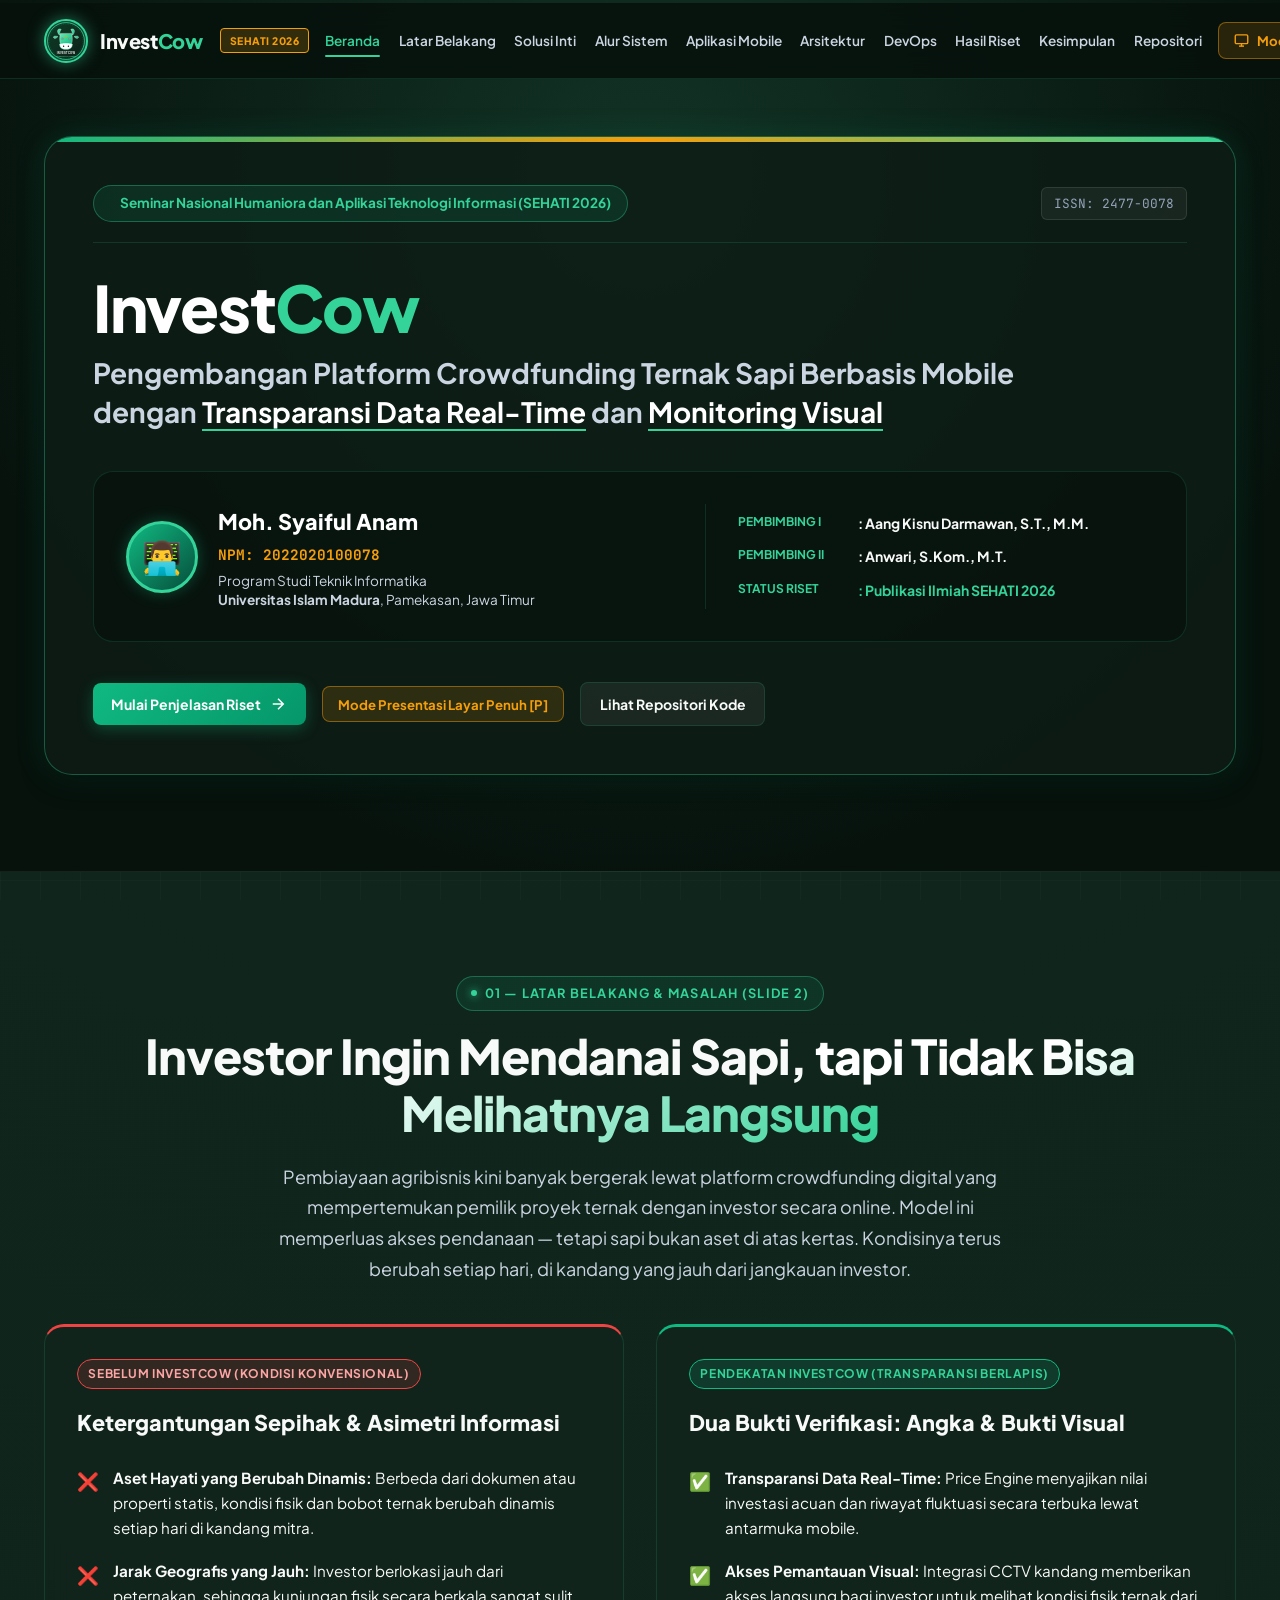
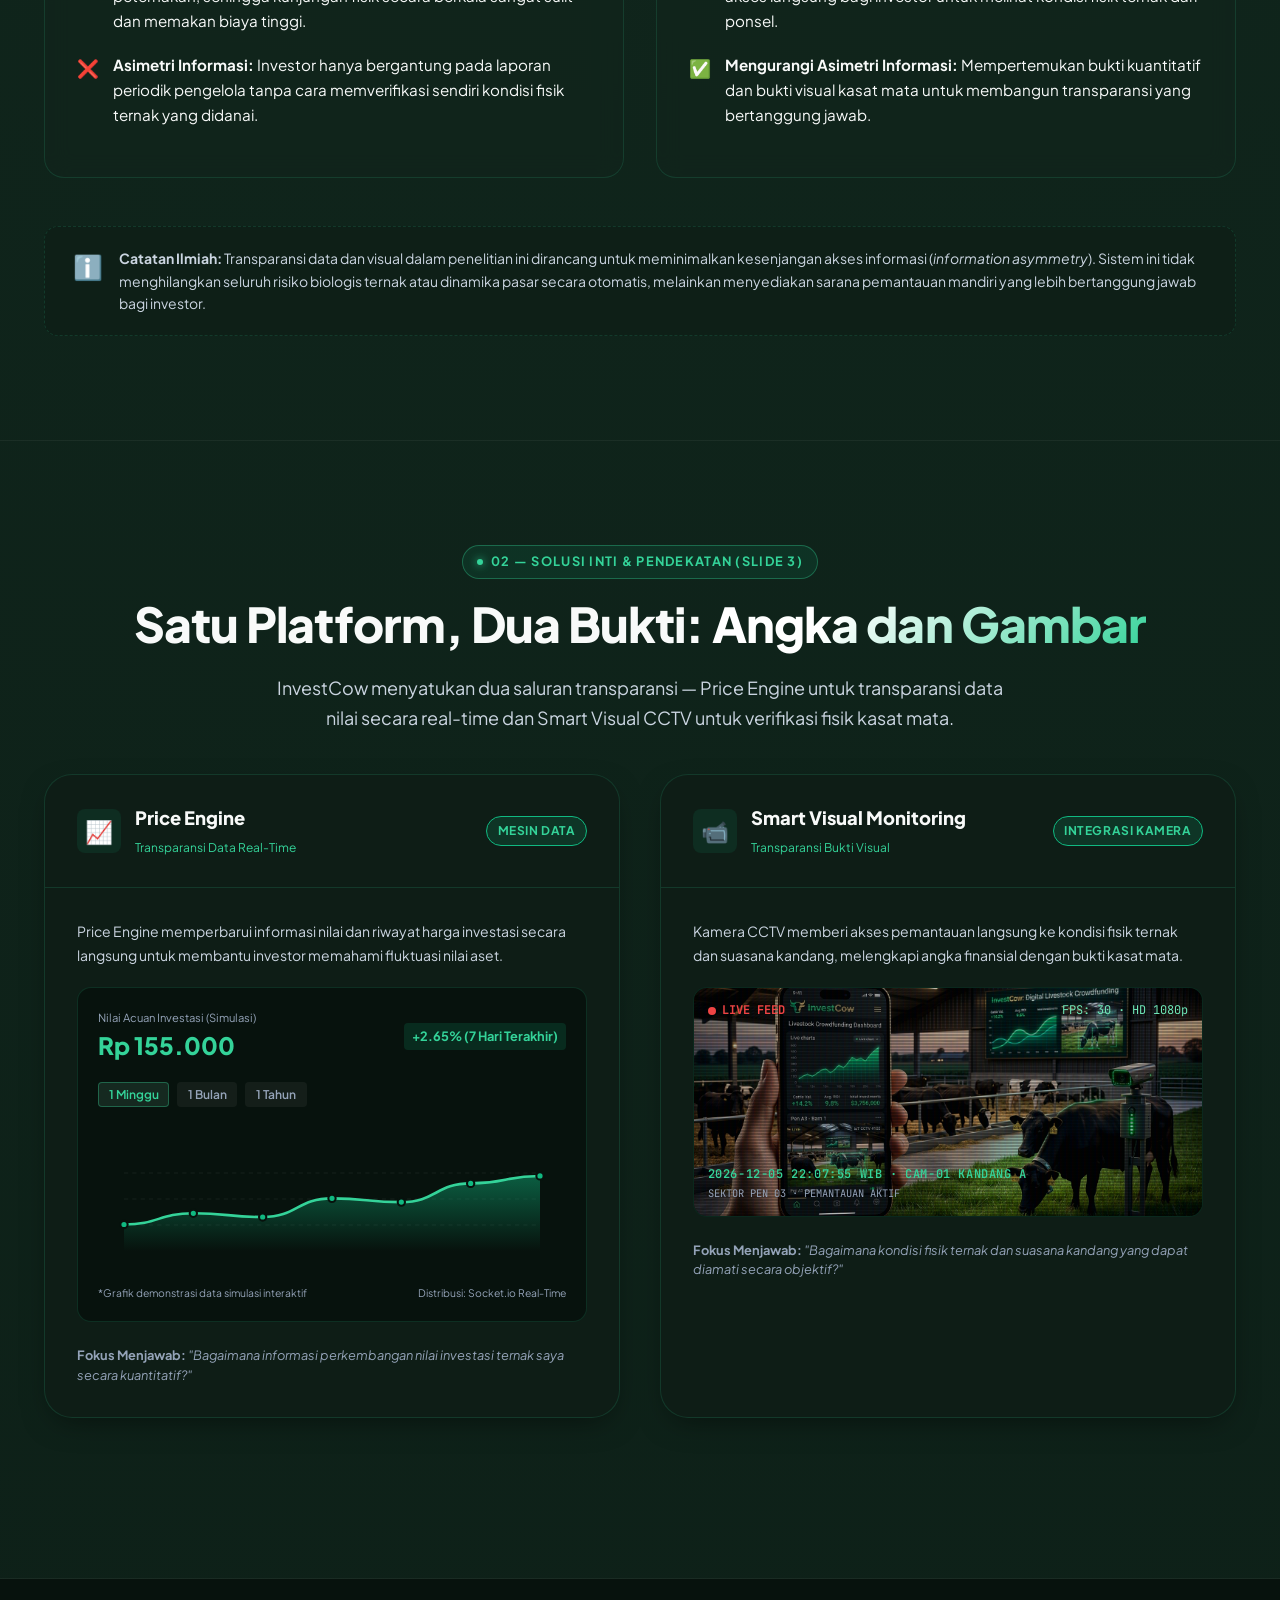
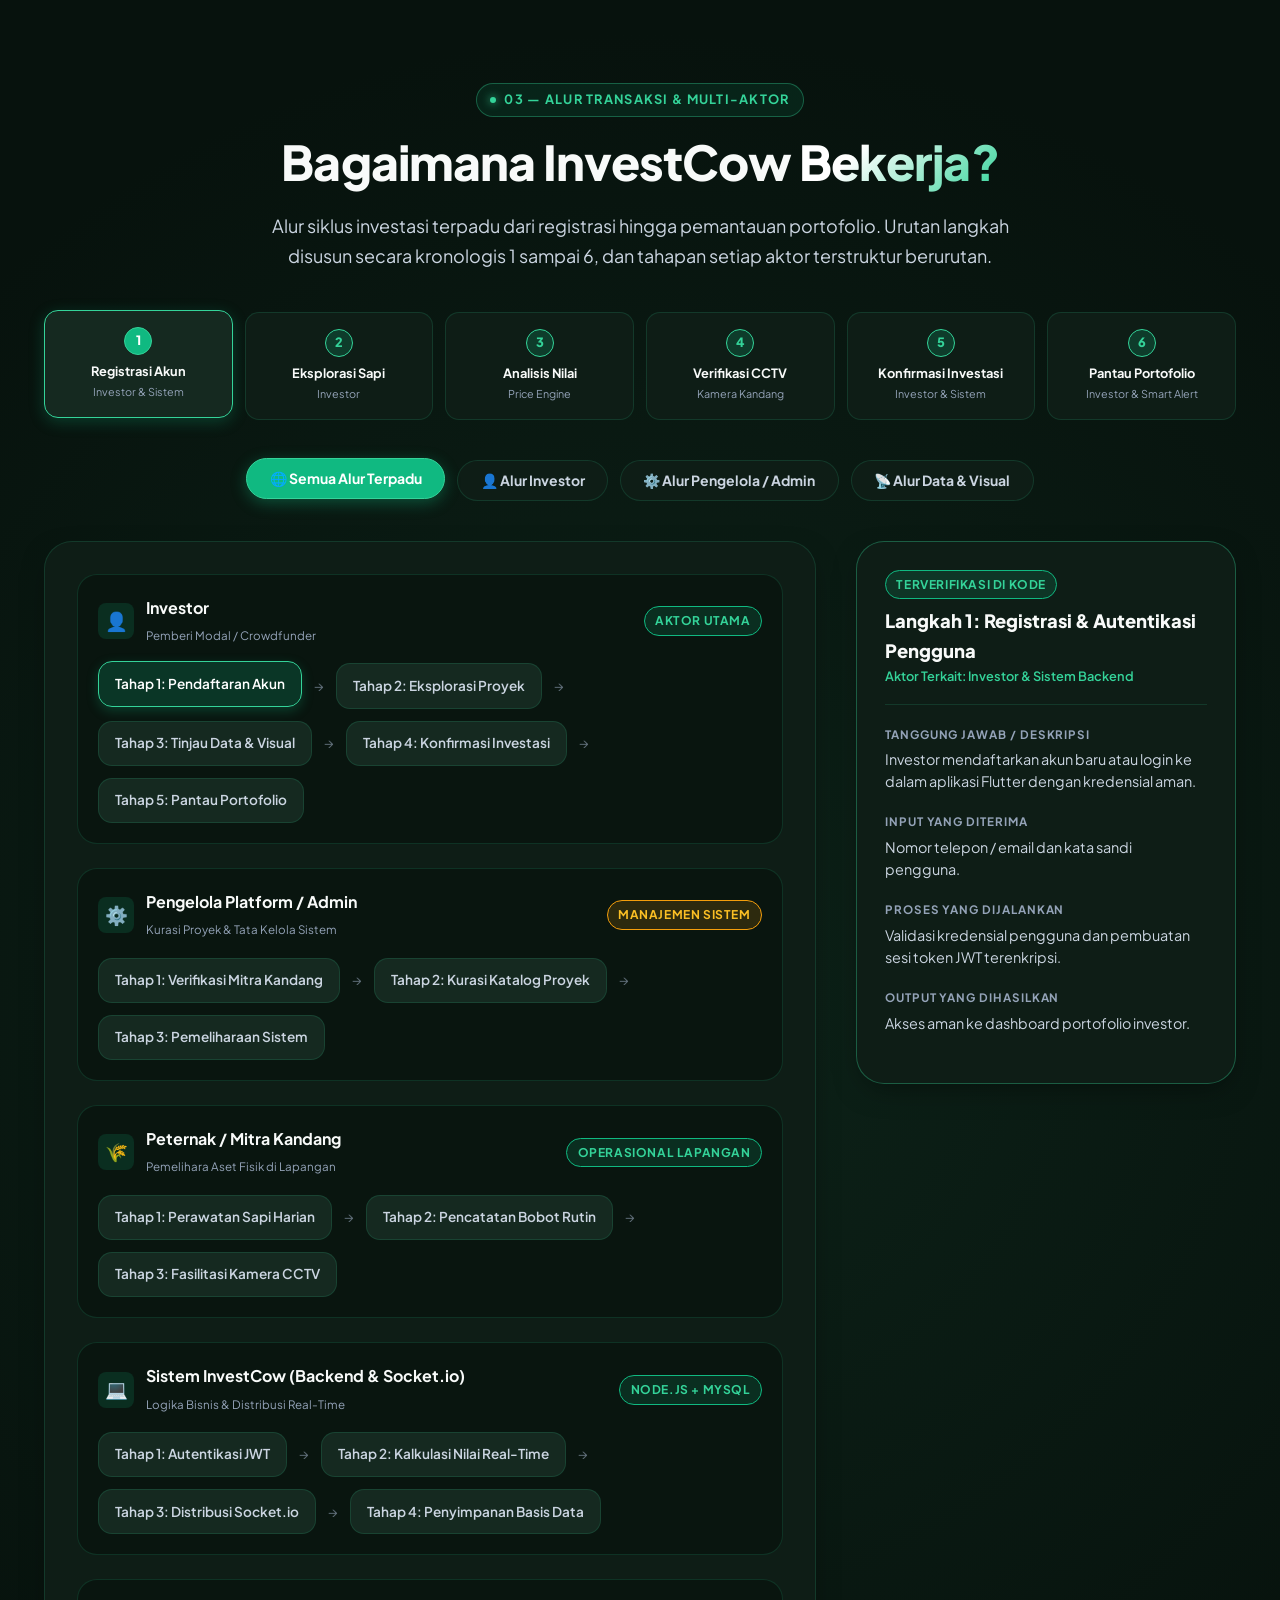
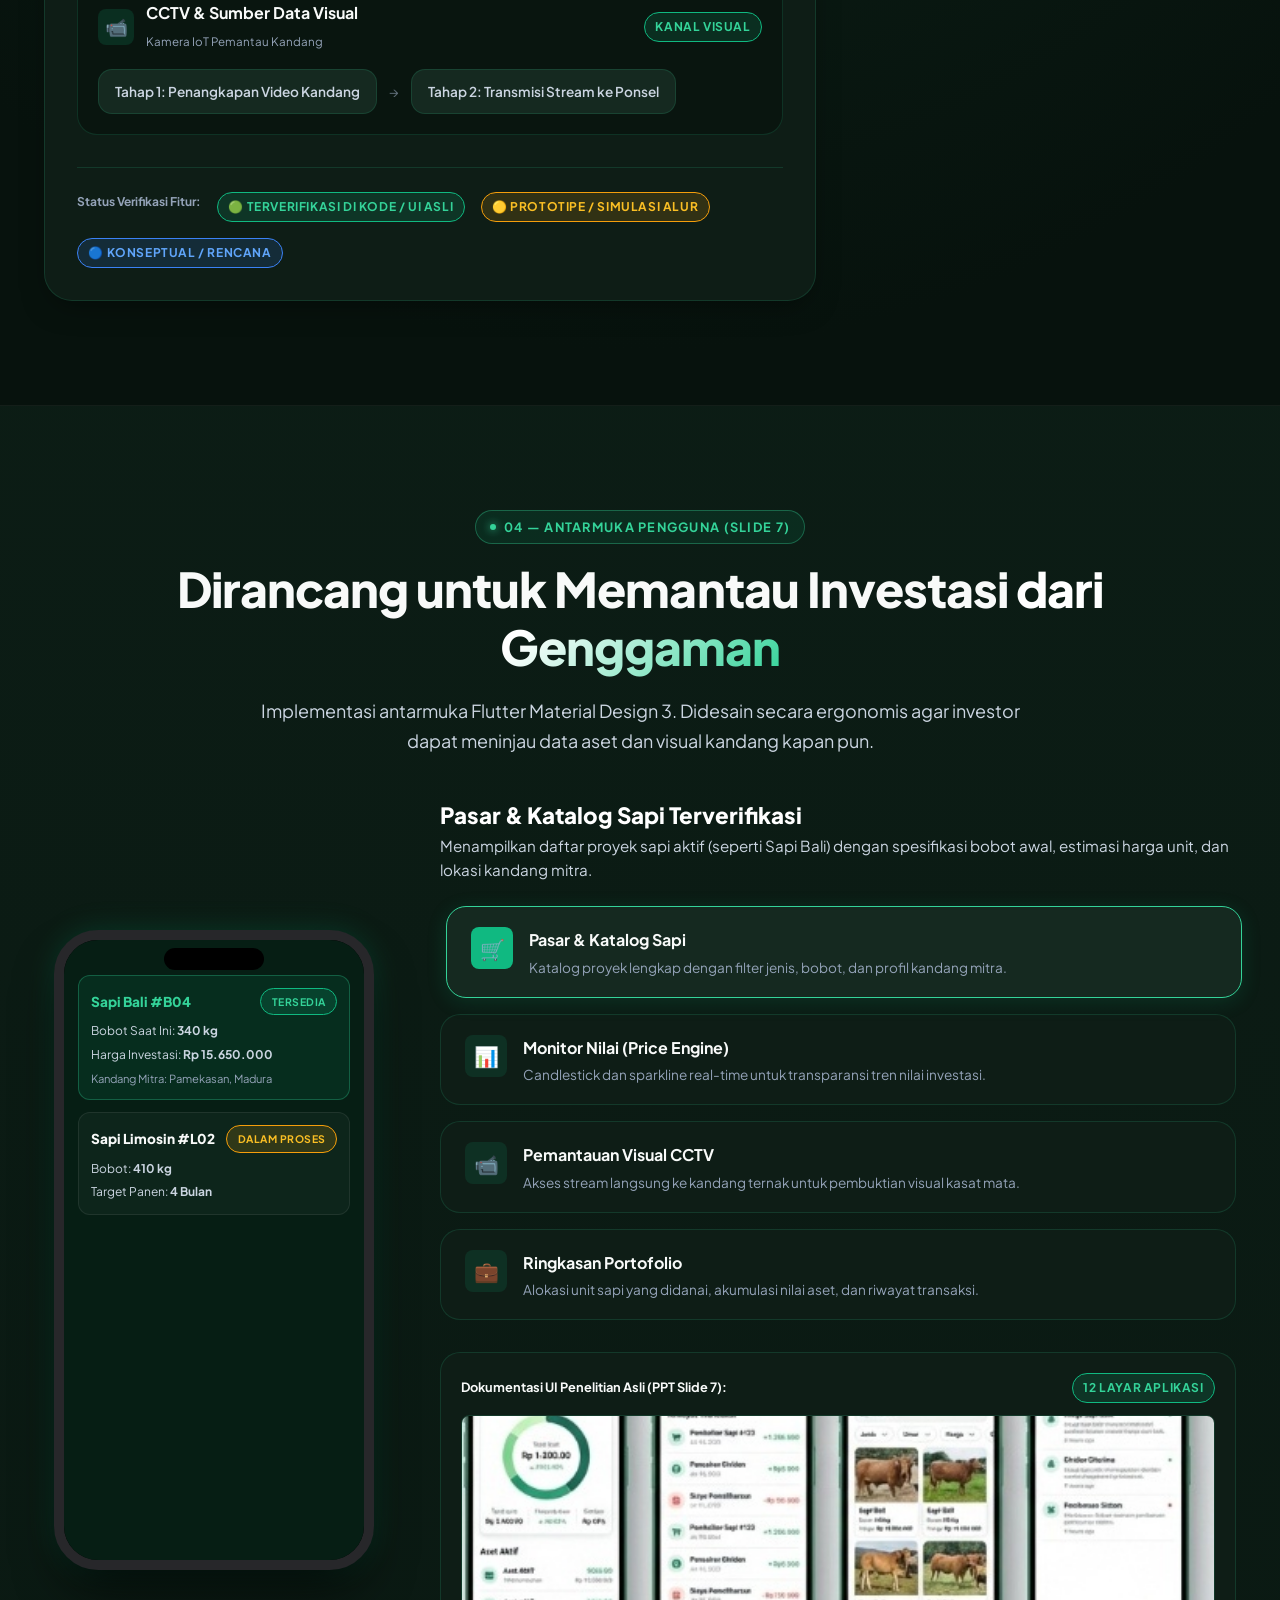
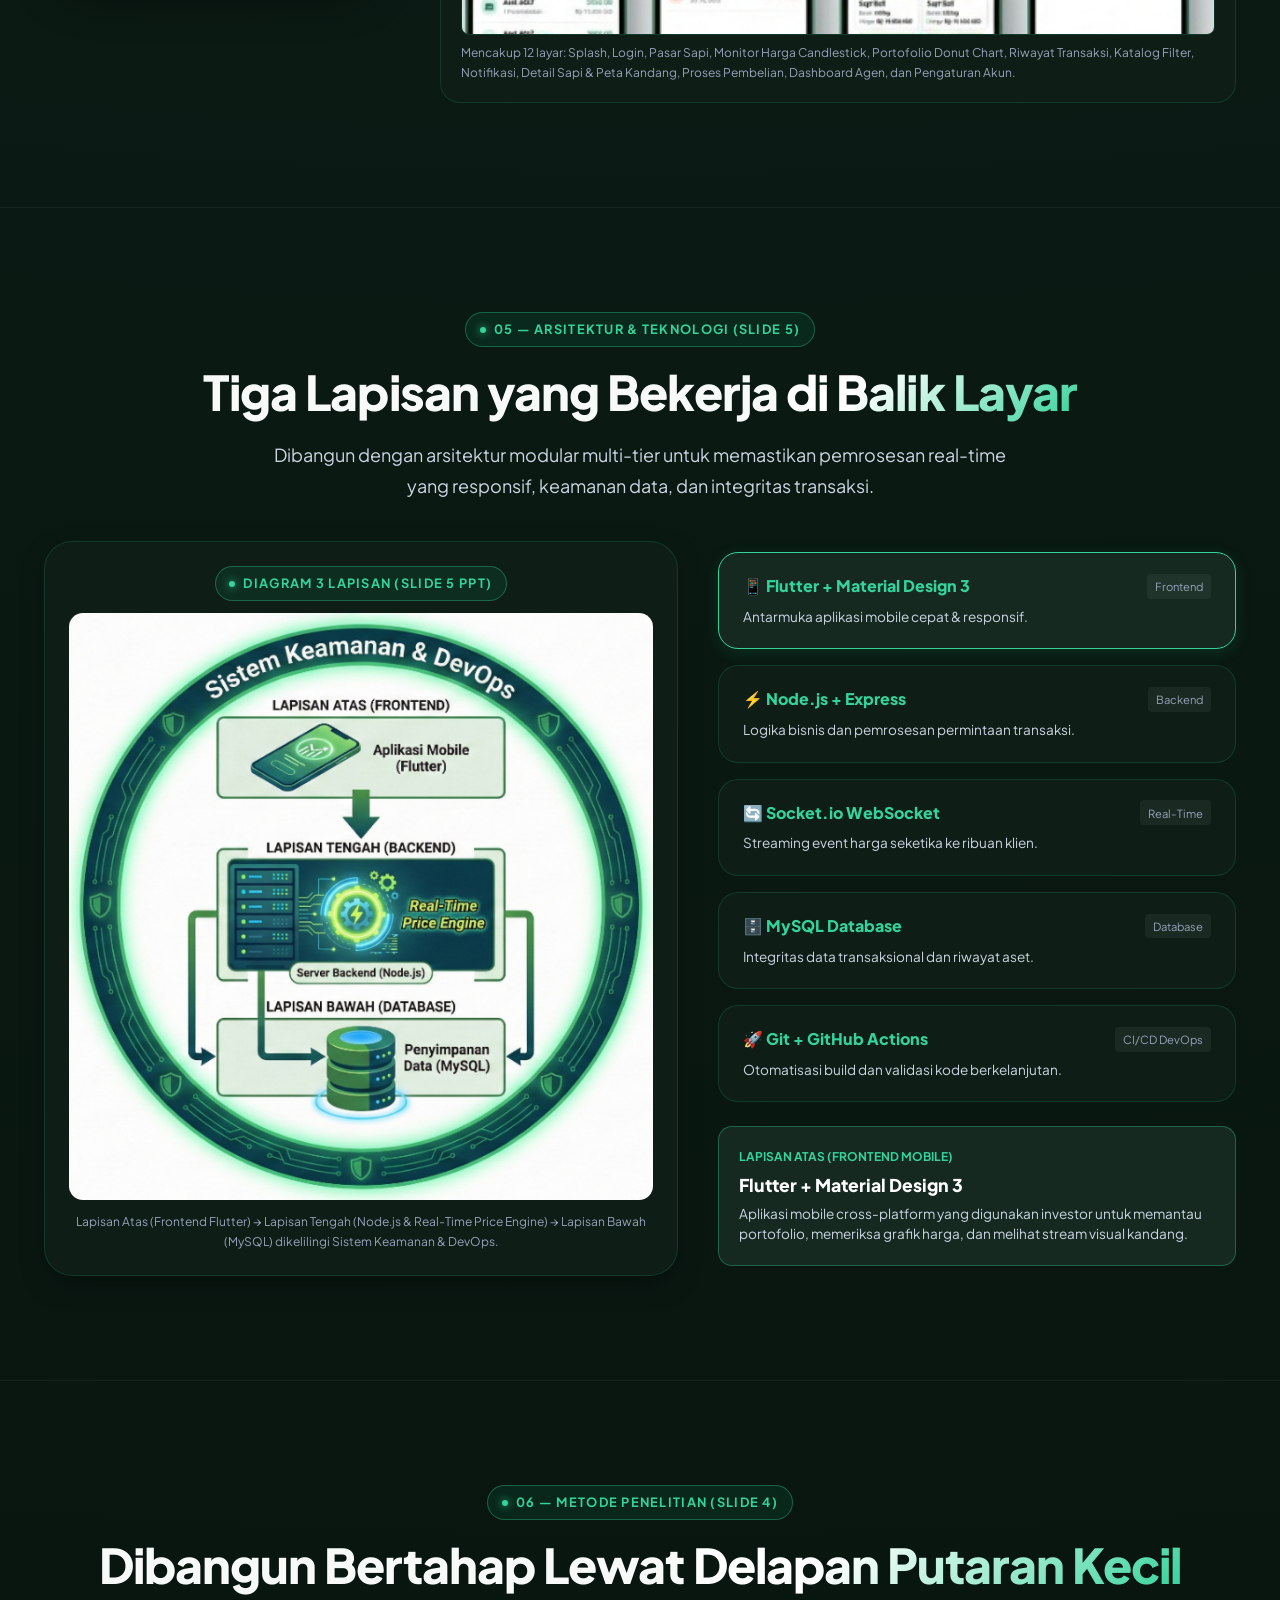
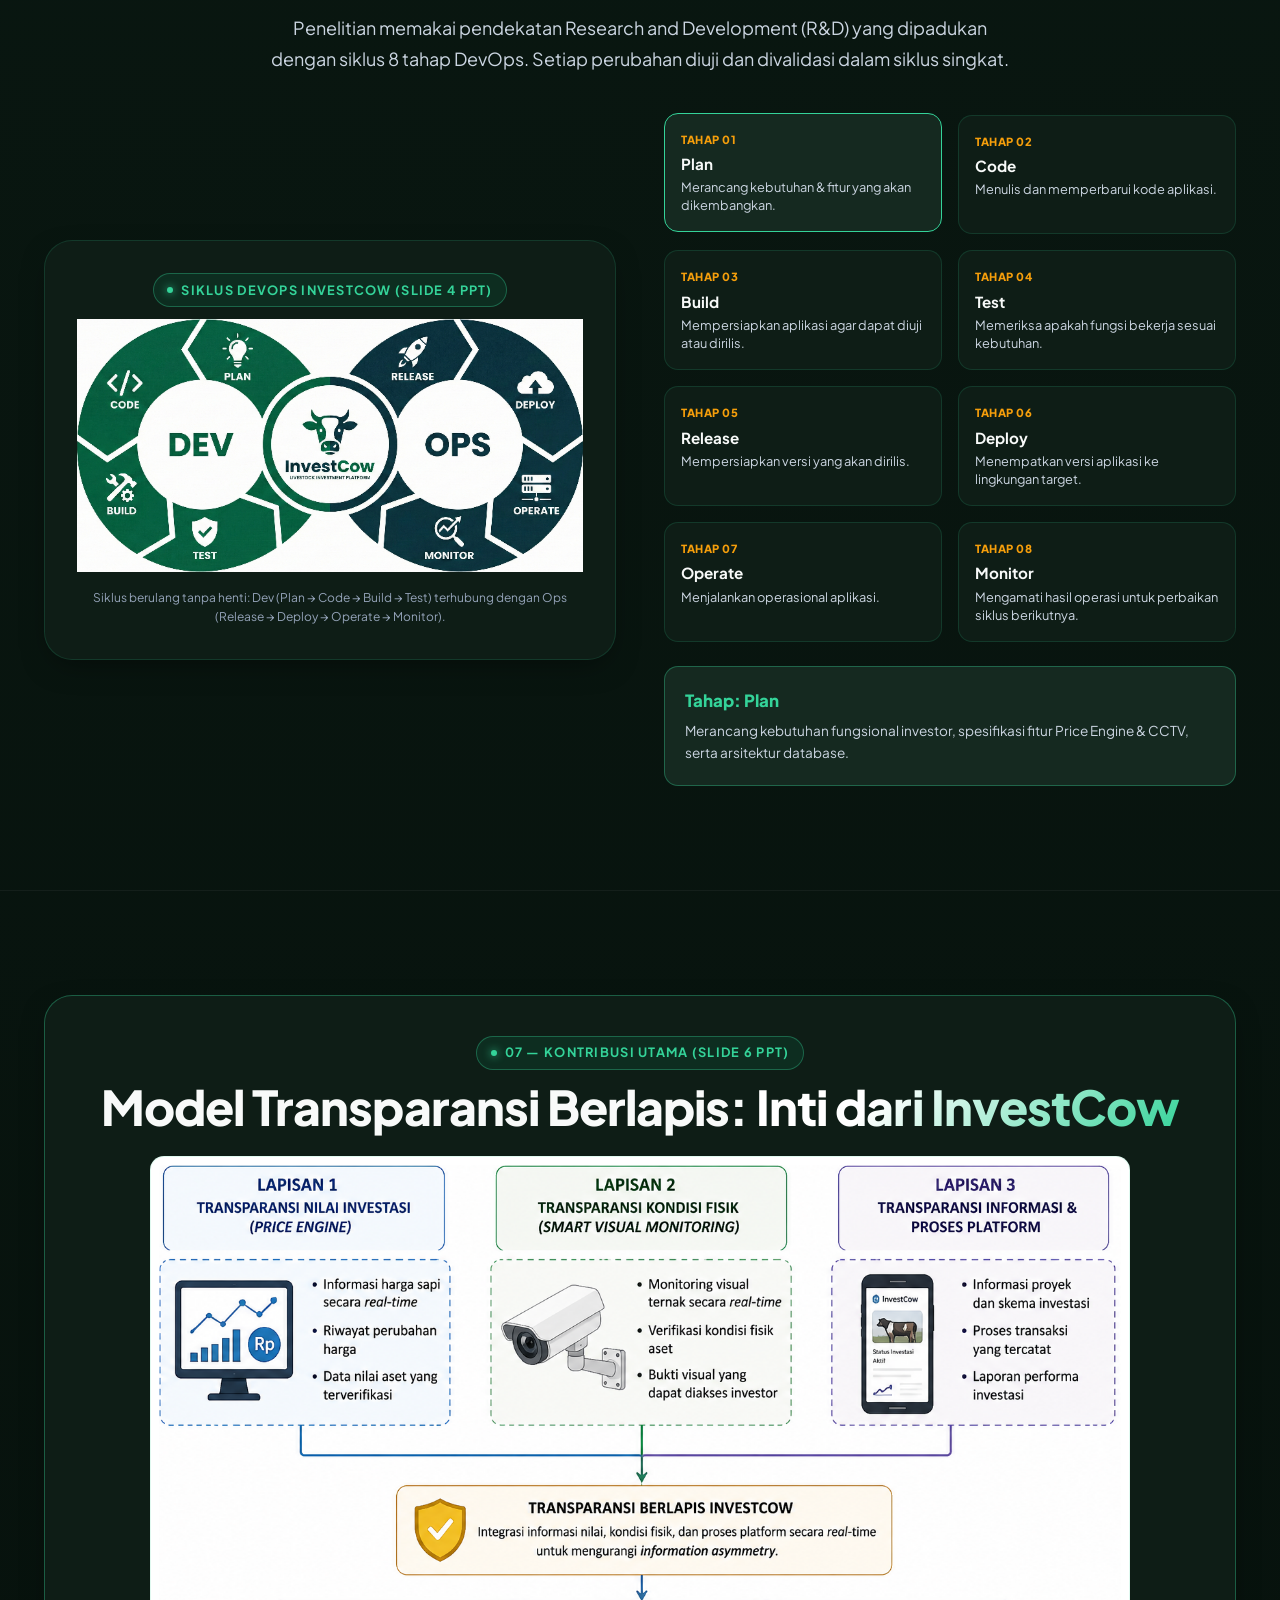
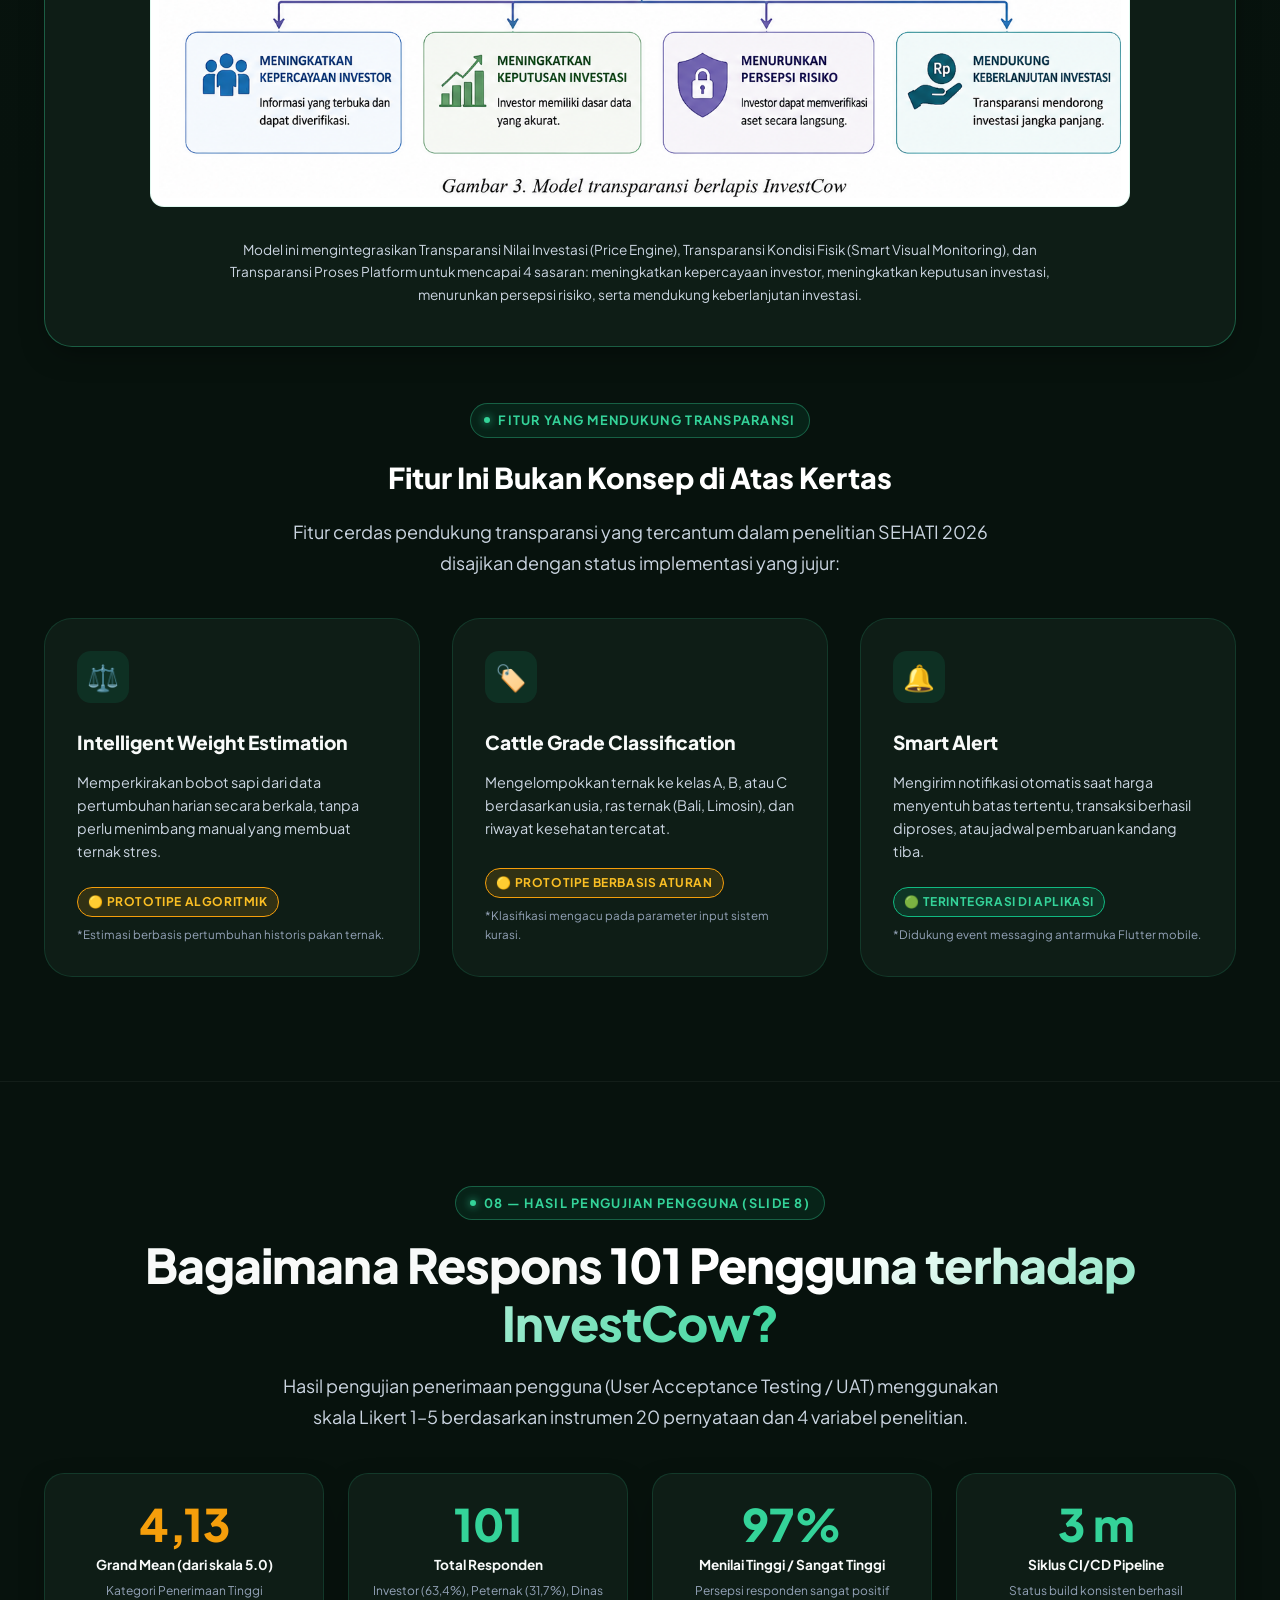
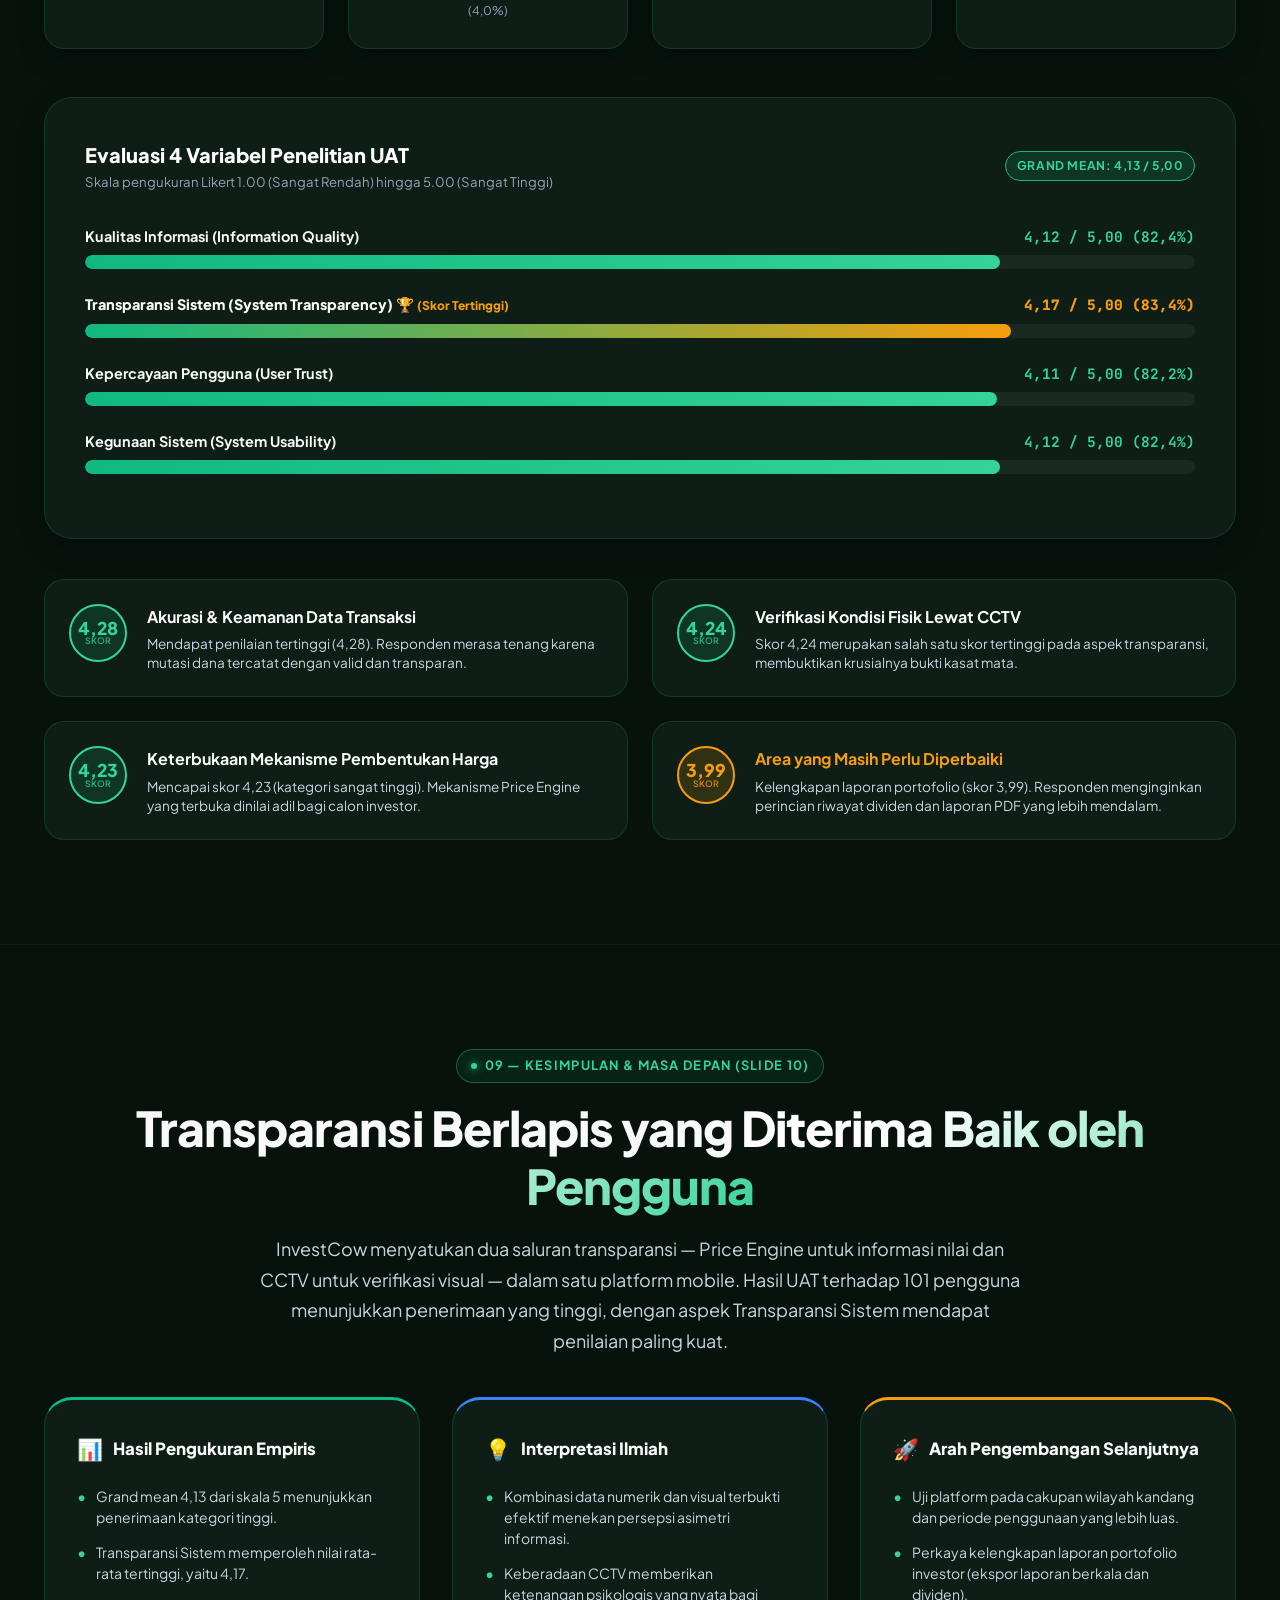
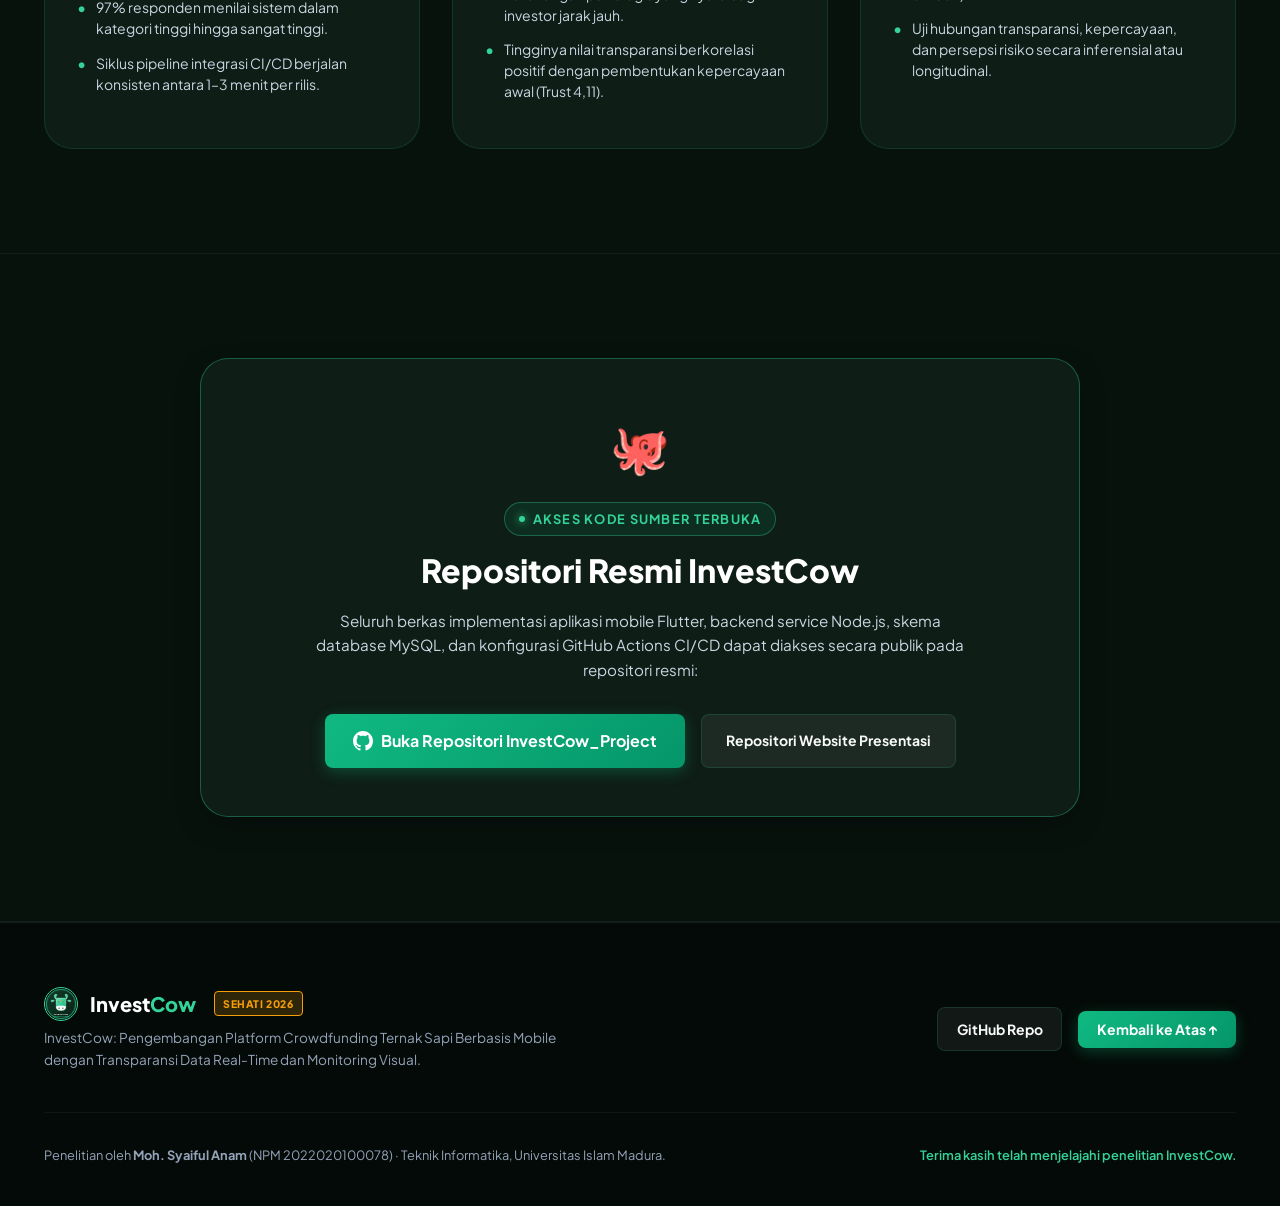
==== commit 8350de73: "fix: set cover slide 1 at front, bright logo, indonesian navbar, and sequential workflow numbering" ====
--- a/presentation-site/index.html
+++ b/presentation-site/index.html
@@ -12,13 +12,13 @@
   
   <!-- Open Graph / Facebook -->
   <meta property="og:type" content="website">
-  <meta property="og:url" content="https://siapaajaboleh888.github.io/InvestCow_Project/">
+  <meta property="og:url" content="https://siapaajaboleh888.github.io/Landing-Page_InvestCow/">
   <meta property="og:title" content="InvestCow — Transparansi Data Real-Time & Monitoring Visual Ternak">
   <meta property="og:description" content="Interactive research presentation InvestCow untuk Seminar Nasional Humaniora dan Aplikasi Teknologi Informasi (SEHATI 2026).">
   <meta property="og:image" content="assets/images/hero_concept.jpg">
 
   <!-- Favicon -->
-  <link rel="icon" type="image/png" href="assets/images/logo.png">
+  <link rel="icon" type="image/svg+xml" href="assets/images/logo_bright.svg">
 
   <!-- Google Fonts -->
   <link rel="preconnect" href="https://fonts.googleapis.com">
@@ -35,25 +35,28 @@
     <div class="scroll-progress-bar" id="scroll-progress-bar"></div>
   </div>
 
-  <!-- SECTION A: NAVBAR -->
+  <!-- NAVBAR DENGAN BAHASA INDONESIA & LOGO TERANG -->
   <header class="navbar" id="navbar">
     <div class="container nav-container">
-      <a href="#overview" class="nav-brand" aria-label="InvestCow Home">
-        <img src="assets/images/logo.png" alt="InvestCow Logo" class="nav-brand-logo">
+      <a href="#cover" class="nav-brand" aria-label="InvestCow Beranda">
+        <img src="assets/images/logo_bright.svg" alt="InvestCow Logo" class="nav-brand-logo">
         <span class="brand-text">Invest<span>Cow</span></span>
         <span class="brand-badge">SEHATI 2026</span>
       </a>
 
+      <!-- Menu Navigasi Berbahasa Indonesia -->
       <nav aria-label="Navigasi Utama">
         <ul class="nav-menu">
-          <li><a href="#overview" class="nav-link active">Overview</a></li>
-          <li><a href="#problem" class="nav-link">The Problem</a></li>
-          <li><a href="#solution" class="nav-link">Core Solution</a></li>
-          <li><a href="#workflow" class="nav-link">How It Works</a></li>
-          <li><a href="#app-showcase" class="nav-link">App Showcase</a></li>
-          <li><a href="#technology" class="nav-link">Technology</a></li>
-          <li><a href="#results" class="nav-link">Research Results</a></li>
-          <li><a href="#researcher" class="nav-link">Researcher</a></li>
+          <li><a href="#cover" class="nav-link active">Beranda</a></li>
+          <li><a href="#problem" class="nav-link">Latar Belakang</a></li>
+          <li><a href="#solution" class="nav-link">Solusi Inti</a></li>
+          <li><a href="#workflow" class="nav-link">Alur Sistem</a></li>
+          <li><a href="#app-showcase" class="nav-link">Aplikasi Mobile</a></li>
+          <li><a href="#technology" class="nav-link">Arsitektur</a></li>
+          <li><a href="#devops" class="nav-link">DevOps</a></li>
+          <li><a href="#results" class="nav-link">Hasil Riset</a></li>
+          <li><a href="#conclusion" class="nav-link">Kesimpulan</a></li>
+          <li><a href="#repository" class="nav-link">Repositori</a></li>
         </ul>
       </nav>
 
@@ -64,7 +67,7 @@
         </button>
         <a href="https://github.com/siapaajaboleh888/InvestCow_Project" target="_blank" rel="noopener noreferrer" class="btn btn-secondary" title="Buka Repositori GitHub">
           <svg width="16" height="16" viewBox="0 0 24 24" fill="currentColor"><path d="M12 0C5.37 0 0 5.37 0 12c0 5.31 3.435 9.795 8.205 11.385.6.105.825-.255.825-.57 0-.285-.015-1.23-.015-2.235-3.015.555-3.795-.735-4.035-1.41-.135-.345-.72-1.41-1.23-1.695-.42-.225-1.02-.78-.015-.795.945-.015 1.62.87 1.845 1.23 1.08 1.815 2.805 1.305 3.495.99.105-.78.42-1.305.765-1.605-2.67-.3-5.46-1.335-5.46-5.925 0-1.305.465-2.385 1.23-3.225-.12-.3-.54-1.53.12-3.18 0 0 1.005-.315 3.3 1.23.96-.27 1.98-.405 3-.405s2.04.135 3 .405c2.295-1.56 3.3-1.23 3.3-1.23.66 1.65.24 2.88.12 3.18.765.84 1.23 1.905 1.23 3.225 0 4.605-2.805 5.625-5.475 5.925.435.375.81 1.095.81 2.22 0 1.605-.015 2.895-.015 3.3 0 .315.225.69.825.57A12.02 12.02 0 0024 12c0-6.63-5.37-12-12-12z"/></svg>
-          Repository
+          Repo GitHub
         </a>
         <button class="mobile-toggle" id="mobile-toggle" aria-label="Buka Menu Navigasi">
           ☰
@@ -74,129 +77,145 @@
   </header>
 
   <main>
-    <!-- SECTION B: HERO -->
-    <section class="hero-section" id="overview">
-      <div class="container hero-grid">
-        <div class="hero-content">
-          <div class="hero-conference-tag">
-            <span class="dot"></span>
-            SEHATI 2026 · Seminar Nasional Humaniora & Aplikasi Teknologi Informasi
-          </div>
-          
-          <h1 class="hero-title">
-            Investasi Ternak Lebih <span class="text-gradient">Transparan,</span> Berbasis Data dan Visual.
-          </h1>
-
-          <p class="hero-desc">
-            InvestCow mengembangkan platform crowdfunding ternak sapi berbasis mobile yang menggabungkan informasi nilai investasi secara real-time dan pemantauan visual untuk membantu investor memperoleh informasi yang lebih terbuka dan terverifikasi.
-          </p>
-
-          <div class="hero-researcher-card">
-            <div class="researcher-avatar">👨‍💻</div>
-            <div class="researcher-meta">
-              <h4>Moh. Syaiful Anam · NPM 2022020100078</h4>
-              <p>Teknik Informatika · Universitas Islam Madura, Pamekasan</p>
-            </div>
-          </div>
-
-          <div class="hero-ctas">
-            <a href="#workflow" class="btn btn-primary" id="btn-hero-workflow">
-              Jelajahi Cara Kerja
+    <!-- SLIDE 1 PRESENTASI: SAMPUL & IDENTITAS PENELITIAN LENGKAP (PALING DEPAN SESUAI PPT SLIDE 1) -->
+    <section class="cover-section" id="cover">
+      <div class="container">
+        <div class="cover-card">
+          <!-- Header Meta Forum SEHATI 2026 -->
+          <div class="cover-header-meta">
+            <div class="cover-badge-forum">
+              <span class="cover-dot"></span>
+              Seminar Nasional Humaniora dan Aplikasi Teknologi Informasi (SEHATI 2026)
+            </div>
+            <div class="cover-issn">ISSN: 2477-0078</div>
+          </div>
+
+          <!-- Judul Penelitian Sesuai PPT Slide 1 -->
+          <div class="cover-title-area">
+            <h1 class="cover-product-name">
+              Invest<span>Cow</span>
+            </h1>
+            <h2 class="cover-academic-title">
+              Pengembangan Platform Crowdfunding Ternak Sapi Berbasis Mobile dengan <span class="highlight">Transparansi Data Real-Time</span> dan <span class="highlight">Monitoring Visual</span>
+            </h2>
+          </div>
+
+          <!-- Grid Identitas Peneliti & Dosen Pembimbing Sesuai PPT Slide 1 -->
+          <div class="cover-meta-grid">
+            <!-- Peneliti -->
+            <div class="cover-author-box">
+              <div class="cover-author-avatar">👨‍💻</div>
+              <div class="cover-author-info">
+                <h3>Moh. Syaiful Anam</h3>
+                <div class="npm">NPM: 2022020100078</div>
+                <div class="prodi">
+                  Program Studi Teknik Informatika<br>
+                  <strong>Universitas Islam Madura</strong>, Pamekasan, Jawa Timur
+                </div>
+              </div>
+            </div>
+
+            <!-- Dosen Pembimbing -->
+            <div class="cover-supervisors-box">
+              <div class="supervisor-item">
+                <span class="supervisor-label">Pembimbing I</span>
+                <span class="supervisor-name">: Aang Kisnu Darmawan, S.T., M.M.</span>
+              </div>
+              <div class="supervisor-item">
+                <span class="supervisor-label">Pembimbing II</span>
+                <span class="supervisor-name">: Anwari, S.Kom., M.T.</span>
+              </div>
+              <div class="supervisor-item">
+                <span class="supervisor-label">Status Riset</span>
+                <span class="supervisor-name" style="color: var(--emerald-light);">: Publikasi Ilmiah SEHATI 2026</span>
+              </div>
+            </div>
+          </div>
+
+          <!-- Tombol Tindakan Cepat -->
+          <div class="cover-ctas">
+            <a href="#problem" class="btn btn-primary" id="btn-start-presentation">
+              Mulai Penjelasan Riset
               <svg width="18" height="18" viewBox="0 0 24 24" fill="none" stroke="currentColor" stroke-width="2"><path d="M5 12h14M12 5l7 7-7 7"/></svg>
             </a>
-            <a href="#results" class="btn btn-secondary" id="btn-hero-results">
-              Lihat Hasil Penelitian (UAT)
+            <button class="btn btn-presentation btn-trigger-presentation">
+              Mode Presentasi Layar Penuh [P]
+            </button>
+            <a href="https://github.com/siapaajaboleh888/InvestCow_Project" target="_blank" rel="noopener noreferrer" class="btn btn-secondary">
+              Lihat Repositori Kode
             </a>
-            <button class="btn btn-presentation btn-trigger-presentation">
-              Mode Presentasi [P]
-            </button>
-          </div>
-        </div>
-
-        <!-- Hero Visual Composition -->
-        <div class="hero-visual-card">
-          <div class="hero-image-wrapper">
-            <img src="assets/images/hero_concept.jpg" alt="Visualisasi Konsep InvestCow Mobile & Visual Kandang" id="hero-banner-img">
-          </div>
-          <div class="hero-visual-caption">
-            <span>Visual Komposisi Konseptual: Mobile FinTech & Monitoring Visual Kandang</span>
-            <span class="badge badge-simulated">Ilustrasi Riset</span>
-          </div>
-          <div class="hero-metric-overlay">
-            <div class="val">4,13 / 5</div>
-            <div class="lbl">Grand Mean Penerimaan<br>101 Responden UAT</div>
           </div>
         </div>
       </div>
     </section>
 
-    <!-- SECTION C: THE PROBLEM -->
+    <!-- BAGIAN 01 — LATAR BELAKANG & MASALAH (SLIDE 2 PPT) -->
     <section class="problem-section" id="problem">
       <div class="container">
         <div class="text-center">
-          <span class="section-tag">01 — Latar Belakang & Masalah</span>
-          <h2 class="section-title">Ketika Investor Tidak Bisa Melihat <span class="text-gradient">Aset yang Mereka Danai</span></h2>
+          <span class="section-tag">01 — Latar Belakang & Masalah (Slide 2)</span>
+          <h2 class="section-title">Investor Ingin Mendanai Sapi, <span class="text-gradient">tapi Tidak Bisa Melihatnya Langsung</span></h2>
           <p class="section-subtitle">
-            Model crowdfunding agribisnis memperluas akses pendanaan secara digital, namun ternak bukanlah aset statis di atas kertas. Keterbatasan akses langsung memicu kesenjangan informasi.
+            Pembiayaan agribisnis kini banyak bergerak lewat platform crowdfunding digital yang mempertemukan pemilik proyek ternak dengan investor secara online. Model ini memperluas akses pendanaan — tetapi sapi bukan aset di atas kertas. Kondisinya terus berubah setiap hari, di kandang yang jauh dari jangkauan investor.
           </p>
         </div>
 
         <div class="grid-2">
-          <!-- Before InvestCow -->
+          <!-- Kondisi Konvensional -->
           <div class="card problem-card">
             <span class="badge" style="background: rgba(239, 68, 68, 0.15); border: 1px solid #ef4444; color: #fca5a5;">
               Sebelum InvestCow (Kondisi Konvensional)
             </span>
             <h3 style="font-size: 1.35rem; font-weight: 800; margin-top: 1rem; color: #f8faf9;">
-              Ketergantungan Sepihak & Ketidakpastian
+              Ketergantungan Sepihak & Asimetri Informasi
             </h3>
             <ul class="comparison-list">
               <li>
                 <span class="icon">❌</span>
                 <div>
-                  <strong>Aset Hayati yang Berubah Dinamis:</strong> Kondisi kesehatan, pertumbuhan pakan, dan bobot sapi berubah setiap hari tanpa visibilitas langsung.
+                  <strong>Aset Hayati yang Berubah Dinamis:</strong> Berbeda dari dokumen atau properti statis, kondisi fisik dan bobot ternak berubah dinamis setiap hari di kandang mitra.
                 </div>
               </li>
               <li>
                 <span class="icon">❌</span>
                 <div>
-                  <strong>Keterbatasan Geografis:</strong> Sebagian besar investor berlokasi jauh dari kandang mitra, menyulitkan kunjungan dan inspeksi fisik rutin.
+                  <strong>Jarak Geografis yang Jauh:</strong> Investor berlokasi jauh dari peternakan, sehingga kunjungan fisik secara berkala sangat sulit dan memakan biaya tinggi.
                 </div>
               </li>
               <li>
                 <span class="icon">❌</span>
                 <div>
-                  <strong>Asimetri Informasi Tinggi:</strong> Investor hanya bergantung pada laporan periodik pengelola, tanpa instrumen independen untuk memverifikasi kebenaran fisik aset.
+                  <strong>Asimetri Informasi:</strong> Investor hanya bergantung pada laporan periodik pengelola tanpa cara memverifikasi sendiri kondisi fisik ternak yang didanai.
                 </div>
               </li>
             </ul>
           </div>
 
-          <!-- Approach with InvestCow -->
+          <!-- Pendekatan InvestCow -->
           <div class="card solution-approach-card">
             <span class="badge badge-verified">
               Pendekatan InvestCow (Transparansi Berlapis)
             </span>
             <h3 style="font-size: 1.35rem; font-weight: 800; margin-top: 1rem; color: #f8faf9;">
-              Dua Bukti Verifikasi: Angka & Visual
+              Dua Bukti Verifikasi: Angka & Bukti Visual
             </h3>
             <ul class="comparison-list">
               <li>
                 <span class="icon">✅</span>
                 <div>
-                  <strong>Transparansi Data Real-Time:</strong> Price Engine menyajikan nilai aset acuan dan riwayat fluktuasi secara terbuka lewat antarmuka mobile.
+                  <strong>Transparansi Data Real-Time:</strong> Price Engine menyajikan nilai investasi acuan dan riwayat fluktuasi secara terbuka lewat antarmuka mobile.
                 </div>
               </li>
               <li>
                 <span class="icon">✅</span>
                 <div>
-                  <strong>Akses Pemantauan Visual:</strong> Integrasi CCTV kandang memungkinkan investor mengamati secara visual kondisi fisik ternak dari ponsel.
+                  <strong>Akses Pemantauan Visual:</strong> Integrasi CCTV kandang memberikan akses langsung bagi investor untuk melihat kondisi fisik ternak dari ponsel.
                 </div>
               </li>
               <li>
                 <span class="icon">✅</span>
                 <div>
-                  <strong>Mengurangi Asimetri Informasi:</strong> Mempertemukan bukti kuantitatif dan bukti visual untuk membangun kepercayaan berbasis data objektif.
+                  <strong>Mengurangi Asimetri Informasi:</strong> Mempertemukan bukti kuantitatif dan bukti visual kasat mata untuk membangun transparansi yang bertanggung jawab.
                 </div>
               </li>
             </ul>
@@ -206,32 +225,32 @@
         <div class="academic-note-box">
           <div class="note-icon">ℹ️</div>
           <p>
-            <strong>Catatan Ilmiah:</strong> Transparansi data dan visual dalam penelitian ini dirancang untuk meminimalkan kesenjangan informasi (<em>information asymmetry</em>). Sistem ini tidak menghilangkan seluruh risiko biologis ternak atau volatilitas pasar secara absolut, melainkan menyediakan media verifikasi yang lebih bertanggung jawab bagi investor.
+            <strong>Catatan Ilmiah:</strong> Transparansi data dan visual dalam penelitian ini dirancang untuk meminimalkan kesenjangan akses informasi (<em>information asymmetry</em>). Sistem ini tidak menghilangkan seluruh risiko biologis ternak atau dinamika pasar secara otomatis, melainkan menyediakan sarana pemantauan mandiri yang lebih bertanggung jawab bagi investor.
           </p>
         </div>
       </div>
     </section>
 
-    <!-- SECTION D: THE CORE SOLUTION -->
+    <!-- BAGIAN 02 — SOLUSI INTI & DUA SALURAN TRANSPARANSI (SLIDE 3 PPT) -->
     <section class="solution-section" id="solution">
       <div class="container">
         <div class="text-center">
-          <span class="section-tag">02 — Solusi Inti</span>
-          <h2 class="section-title">Dua Saluran Transparansi, <span class="text-gradient">Satu Platform</span></h2>
+          <span class="section-tag">02 — Solusi Inti & Pendekatan (Slide 3)</span>
+          <h2 class="section-title">Satu Platform, Dua Bukti: <span class="text-gradient">Angka dan Gambar</span></h2>
           <p class="section-subtitle">
-            InvestCow memadukan transmisi data finansial kuantitatif dengan bukti kualitatif visual kandang dalam satu genggaman aplikasi mobile.
+            InvestCow menyatukan dua saluran transparansi — Price Engine untuk transparansi data nilai secara real-time dan Smart Visual CCTV untuk verifikasi fisik kasat mata.
           </p>
         </div>
 
         <div class="solution-channels">
-          <!-- Channel 1: Price Engine -->
+          <!-- Price Engine -->
           <div class="channel-card">
             <div class="channel-header">
               <div class="channel-title">
                 <div class="channel-icon">📈</div>
                 <div>
                   <h3 style="font-size: 1.15rem; font-weight: 800;">Price Engine</h3>
-                  <span style="font-size: 0.75rem; color: var(--emerald-light);">Transparansi Nilai & Data</span>
+                  <span style="font-size: 0.75rem; color: var(--emerald-light);">Transparansi Data Real-Time</span>
                 </div>
               </div>
               <span class="badge badge-verified">Mesin Data</span>
@@ -239,10 +258,10 @@
 
             <div class="channel-body">
               <p style="font-size: 0.875rem; color: var(--text-secondary); margin-bottom: 1.25rem;">
-                Menyajikan informasi nilai investasi acuan, fluktuasi harian, dan grafik tren historis untuk mendukung evaluasi portofolio yang rasional.
+                Price Engine memperbarui informasi nilai dan riwayat harga investasi secara langsung untuk membantu investor memahami fluktuasi nilai aset.
               </p>
 
-              <!-- Interactive Simulator -->
+              <!-- Simulator Price Engine -->
               <div class="chart-sim-container">
                 <div class="chart-sim-header">
                   <div>
@@ -260,36 +279,36 @@
 
                 <svg class="svg-chart" id="price-chart-svg" viewBox="0 0 450 150"></svg>
                 <div style="display:flex; justify-content:space-between; font-size:0.65rem; color:var(--text-muted); margin-top:0.35rem;">
-                  <span>*Grafik interaktif demonstrasi data simulasi</span>
-                  <span>Update: Real-Time via Socket</span>
+                  <span>*Grafik demonstrasi data simulasi interaktif</span>
+                  <span>Distribusi: Socket.io Real-Time</span>
                 </div>
               </div>
 
               <div style="font-size: 0.8rem; color: var(--text-muted); line-height: 1.5;">
-                <strong>Fokus Menjawab:</strong> <em>"Bagaimana perkembangan nilai investasi ternak saya berdasarkan parameter pasar & bobot?"</em>
-              </div>
-            </div>
-          </div>
-
-          <!-- Channel 2: CCTV Visual Monitoring -->
+                <strong>Fokus Menjawab:</strong> <em>"Bagaimana informasi perkembangan nilai investasi ternak saya secara kuantitatif?"</em>
+              </div>
+            </div>
+          </div>
+
+          <!-- CCTV Monitoring -->
           <div class="channel-card">
             <div class="channel-header">
               <div class="channel-title">
                 <div class="channel-icon">📹</div>
                 <div>
                   <h3 style="font-size: 1.15rem; font-weight: 800;">Smart Visual Monitoring</h3>
-                  <span style="font-size: 0.75rem; color: var(--emerald-light);">Transparansi Visual Kandang</span>
-                </div>
-              </div>
-              <span class="badge badge-verified">Integrasi IoT</span>
+                  <span style="font-size: 0.75rem; color: var(--emerald-light);">Transparansi Bukti Visual</span>
+                </div>
+              </div>
+              <span class="badge badge-verified">Integrasi Kamera</span>
             </div>
 
             <div class="channel-body">
               <p style="font-size: 0.875rem; color: var(--text-secondary); margin-bottom: 1.25rem;">
-                Memberikan akses pemantauan visual langsung terhadap aktivitas kandang, melengkapi laporan numerik dengan bukti fisik yang dapat diobservasi.
+                Kamera CCTV memberi akses pemantauan langsung ke kondisi fisik ternak dan suasana kandang, melengkapi angka finansial dengan bukti kasat mata.
               </p>
 
-              <!-- Simulated CCTV Screen -->
+              <!-- Monitor CCTV Simulasi -->
               <div class="cctv-sim-container">
                 <div class="cctv-scanline"></div>
                 <div class="cctv-overlay">
@@ -302,48 +321,70 @@
                   </div>
                   <div>
                     <div id="cctv-timecode" style="letter-spacing: 0.05em; font-weight:600;">2026-10-20 --:--:-- WIB · CAM-01 KANDANG A</div>
-                    <div style="font-size: 0.65rem; color: #94a3b8;">SEKTOR PEN 03 · MONITORING AKTIF</div>
+                    <div style="font-size: 0.65rem; color: #94a3b8;">SEKTOR PEN 03 · PEMANTAUAN AKTIF</div>
                   </div>
                 </div>
                 <img src="assets/images/hero_concept.jpg" alt="Simulasi CCTV Kandang" class="cctv-bg-art">
               </div>
 
               <div style="font-size: 0.8rem; color: var(--text-muted); line-height: 1.5;">
-                <strong>Fokus Menjawab:</strong> <em>"Bagaimana kondisi nyata kandang dan ternak fisik yang saya danai secara kasat mata?"</em>
-              </div>
-            </div>
-          </div>
-        </div>
-
-        <!-- Layered Model Diagram from PPT Slide 6 -->
-        <div class="layered-model-banner text-center">
-          <span class="section-tag" style="margin-bottom: 0.5rem;">Model Konseptual Penelitian (Gambar 3 PPT)</span>
-          <h3 style="font-size: 1.4rem; font-weight: 800; margin-bottom: 1.5rem;">
-            Model Transparansi Berlapis InvestCow
-          </h3>
-          <img src="assets/images/layered_transparency.png" alt="Gambar 3. Model Transparansi Berlapis InvestCow" class="layered-model-img">
-          <p style="max-width: 820px; margin: 0 auto; font-size: 0.85rem; color: var(--text-secondary);">
-            Model ini mengintegrasikan Transparansi Nilai Investasi (Price Engine), Transparansi Kondisi Fisik (Smart Visual Monitoring), dan Transparansi Proses Platform untuk mencapai 4 sasaran: meningkatkan kepercayaan investor, meningkatkan kualitas keputusan, menurunkan persepsi risiko, serta mendukung keberlanjutan investasi.
-          </p>
+                <strong>Fokus Menjawab:</strong> <em>"Bagaimana kondisi fisik ternak dan suasana kandang yang dapat diamati secara objektif?"</em>
+              </div>
+            </div>
+          </div>
         </div>
       </div>
     </section>
 
-    <!-- SECTION E: ACTORS AND TRANSACTION WORKFLOW -->
+    <!-- BAGIAN 03 — ALUR MULTI-AKTOR & TRANSAKSI (TERURUT TANPA LOMPAT ANGKA) -->
     <section class="workflow-section" id="workflow">
       <div class="container">
         <div class="text-center">
-          <span class="section-tag">03 — Alur Multi-Aktor & Transaksi</span>
+          <span class="section-tag">03 — Alur Transaksi & Multi-Aktor</span>
           <h2 class="section-title">Bagaimana InvestCow <span class="text-gradient">Bekerja?</span></h2>
           <p class="section-subtitle">
-            Diagram alur interaktif multi-aktor. Klik aktor atau tahapan untuk meninjau peran, input, proses, output, dan status verifikasi implementasinya.
+            Alur siklus investasi terpadu dari registrasi hingga pemantauan portofolio. Urutan langkah disusun secara kronologis 1 sampai 6, dan tahapan setiap aktor terstruktur berurutan.
           </p>
         </div>
 
-        <!-- Filter Buttons -->
+        <!-- Master Timeline 1 sampai 6 Kronologis -->
+        <div class="workflow-master-timeline">
+          <div class="timeline-step-card active" data-step="step_1">
+            <div class="timeline-step-num">1</div>
+            <div class="timeline-step-title">Registrasi Akun</div>
+            <div class="timeline-step-actor">Investor & Sistem</div>
+          </div>
+          <div class="timeline-step-card" data-step="step_2">
+            <div class="timeline-step-num">2</div>
+            <div class="timeline-step-title">Eksplorasi Sapi</div>
+            <div class="timeline-step-actor">Investor</div>
+          </div>
+          <div class="timeline-step-card" data-step="step_3">
+            <div class="timeline-step-num">3</div>
+            <div class="timeline-step-title">Analisis Nilai</div>
+            <div class="timeline-step-actor">Price Engine</div>
+          </div>
+          <div class="timeline-step-card" data-step="step_4">
+            <div class="timeline-step-num">4</div>
+            <div class="timeline-step-title">Verifikasi CCTV</div>
+            <div class="timeline-step-actor">Kamera Kandang</div>
+          </div>
+          <div class="timeline-step-card" data-step="step_5">
+            <div class="timeline-step-num">5</div>
+            <div class="timeline-step-title">Konfirmasi Investasi</div>
+            <div class="timeline-step-actor">Investor & Sistem</div>
+          </div>
+          <div class="timeline-step-card" data-step="step_6">
+            <div class="timeline-step-num">6</div>
+            <div class="timeline-step-title">Pantau Portofolio</div>
+            <div class="timeline-step-actor">Investor & Smart Alert</div>
+          </div>
+        </div>
+
+        <!-- Filter Alur Per Aktor -->
         <div class="workflow-filter-bar">
           <button class="workflow-filter-btn active" data-filter="all">
-            🌐 Semua Alur (End-to-End)
+            🌐 Semua Alur Terpadu
           </button>
           <button class="workflow-filter-btn" data-filter="investor">
             👤 Alur Investor
@@ -356,14 +397,14 @@
           </button>
         </div>
 
-        <!-- Interactive Diagram Grid -->
+        <!-- Grid Diagram Alur & Panel Inspektur -->
         <div class="workflow-container">
           <div class="workflow-diagram">
             <div class="actors-lanes">
               
-              <!-- Actor 1: Investor -->
+              <!-- Aktor 1: Investor -->
               <div class="actor-lane" data-actor="investor">
-                <div class="actor-lane-header" style="cursor: pointer;">
+                <div class="actor-lane-header">
                   <div class="actor-identity">
                     <div class="actor-avatar">👤</div>
                     <div>
@@ -374,54 +415,58 @@
                   <span class="badge badge-verified">Aktor Utama</span>
                 </div>
                 <div class="steps-row">
-                  <div class="step-node active" data-step="reg">
-                    <span>1. Registrasi & Login</span>
+                  <div class="step-node active" data-node="inv_1">
+                    <span>Tahap 1: Pendaftaran Akun</span>
                   </div>
                   <span class="step-arrow">→</span>
-                  <div class="step-node" data-step="katalog">
-                    <span>2. Eksplorasi Proyek</span>
+                  <div class="step-node" data-node="inv_2">
+                    <span>Tahap 2: Eksplorasi Proyek</span>
                   </div>
                   <span class="step-arrow">→</span>
-                  <div class="step-node" data-step="confirm_tx">
-                    <span>5. Konfirmasi & Bayar</span>
+                  <div class="step-node" data-node="inv_3">
+                    <span>Tahap 3: Tinjau Data & Visual</span>
                   </div>
                   <span class="step-arrow">→</span>
-                  <div class="step-node" data-step="portfolio_mon">
-                    <span>6. Pantau Portofolio</span>
-                  </div>
-                </div>
-              </div>
-
-              <!-- Actor 2: Pengelola Platform / Admin -->
+                  <div class="step-node" data-node="inv_4">
+                    <span>Tahap 4: Konfirmasi Investasi</span>
+                  </div>
+                  <span class="step-arrow">→</span>
+                  <div class="step-node" data-node="inv_5">
+                    <span>Tahap 5: Pantau Portofolio</span>
+                  </div>
+                </div>
+              </div>
+
+              <!-- Aktor 2: Pengelola Platform / Admin -->
               <div class="actor-lane" data-actor="admin">
-                <div class="actor-lane-header" style="cursor: pointer;">
+                <div class="actor-lane-header">
                   <div class="actor-identity">
                     <div class="actor-avatar">⚙️</div>
                     <div>
                       <div class="actor-name">Pengelola Platform / Admin</div>
-                      <span style="font-size: 0.725rem; color: var(--text-muted);">Kurasi Proyek & Tata Kelola</span>
+                      <span style="font-size: 0.725rem; color: var(--text-muted);">Kurasi Proyek & Tata Kelola Sistem</span>
                     </div>
                   </div>
                   <span class="badge badge-proto">Manajemen Sistem</span>
                 </div>
                 <div class="steps-row">
-                  <div class="step-node" data-step="katalog">
-                    <span>Kurasi Proyek Ternak</span>
+                  <div class="step-node" data-node="adm_1">
+                    <span>Tahap 1: Verifikasi Mitra Kandang</span>
                   </div>
                   <span class="step-arrow">→</span>
-                  <div class="step-node" data-step="price_engine">
-                    <span>Verifikasi Nilai Awal</span>
+                  <div class="step-node" data-node="adm_2">
+                    <span>Tahap 2: Kurasi Katalog Proyek</span>
                   </div>
                   <span class="step-arrow">→</span>
-                  <div class="step-node" data-step="confirm_tx">
-                    <span>Validasi Mutasi Transaksi</span>
-                  </div>
-                </div>
-              </div>
-
-              <!-- Actor 3: Peternak / Pengelola Kandang -->
+                  <div class="step-node" data-node="adm_3">
+                    <span>Tahap 3: Pemeliharaan Sistem</span>
+                  </div>
+                </div>
+              </div>
+
+              <!-- Aktor 3: Peternak / Pengelola Kandang -->
               <div class="actor-lane" data-actor="peternak">
-                <div class="actor-lane-header" style="cursor: pointer;">
+                <div class="actor-lane-header">
                   <div class="actor-identity">
                     <div class="actor-avatar">🌾</div>
                     <div>
@@ -432,50 +477,54 @@
                   <span class="badge badge-verified">Operasional Lapangan</span>
                 </div>
                 <div class="steps-row">
-                  <div class="step-node" data-step="cctv_view">
-                    <span>Perawatan Ternak & Pakan</span>
+                  <div class="step-node" data-node="pet_1">
+                    <span>Tahap 1: Perawatan Sapi Harian</span>
                   </div>
                   <span class="step-arrow">→</span>
-                  <div class="step-node" data-step="cctv_view">
-                    <span>Fasilitasi Area Sorot CCTV</span>
+                  <div class="step-node" data-node="pet_2">
+                    <span>Tahap 2: Pencatatan Bobot Rutin</span>
                   </div>
                   <span class="step-arrow">→</span>
-                  <div class="step-node" data-step="portfolio_mon">
-                    <span>Input Catatan Pertumbuhan</span>
-                  </div>
-                </div>
-              </div>
-
-              <!-- Actor 4: Sistem InvestCow (Backend) -->
+                  <div class="step-node" data-node="pet_3">
+                    <span>Tahap 3: Fasilitasi Kamera CCTV</span>
+                  </div>
+                </div>
+              </div>
+
+              <!-- Aktor 4: Sistem InvestCow (Backend) -->
               <div class="actor-lane" data-actor="sistem">
-                <div class="actor-lane-header" style="cursor: pointer;">
+                <div class="actor-lane-header">
                   <div class="actor-identity">
                     <div class="actor-avatar">💻</div>
                     <div>
                       <div class="actor-name">Sistem InvestCow (Backend & Socket.io)</div>
-                      <span style="font-size: 0.725rem; color: var(--text-muted);">Pemrosesan Logika & Distribusi Data</span>
+                      <span style="font-size: 0.725rem; color: var(--text-muted);">Logika Bisnis & Distribusi Real-Time</span>
                     </div>
                   </div>
                   <span class="badge badge-verified">Node.js + MySQL</span>
                 </div>
                 <div class="steps-row">
-                  <div class="step-node" data-step="reg">
-                    <span>Autentikasi JWT</span>
+                  <div class="step-node" data-node="sys_1">
+                    <span>Tahap 1: Autentikasi JWT</span>
                   </div>
                   <span class="step-arrow">→</span>
-                  <div class="step-node" data-step="price_engine">
-                    <span>3. Price Engine Real-Time</span>
+                  <div class="step-node" data-node="sys_2">
+                    <span>Tahap 2: Kalkulasi Nilai Real-Time</span>
                   </div>
                   <span class="step-arrow">→</span>
-                  <div class="step-node" data-step="confirm_tx">
-                    <span>Pencatatan Database</span>
-                  </div>
-                </div>
-              </div>
-
-              <!-- Actor 5: CCTV & Sensor Kandang -->
+                  <div class="step-node" data-node="sys_3">
+                    <span>Tahap 3: Distribusi Socket.io</span>
+                  </div>
+                  <span class="step-arrow">→</span>
+                  <div class="step-node" data-node="sys_4">
+                    <span>Tahap 4: Penyimpanan Basis Data</span>
+                  </div>
+                </div>
+              </div>
+
+              <!-- Aktor 5: CCTV & Sumber Data Visual -->
               <div class="actor-lane" data-actor="cctv">
-                <div class="actor-lane-header" style="cursor: pointer;">
+                <div class="actor-lane-header">
                   <div class="actor-identity">
                     <div class="actor-avatar">📹</div>
                     <div>
@@ -486,19 +535,19 @@
                   <span class="badge badge-verified">Kanal Visual</span>
                 </div>
                 <div class="steps-row">
-                  <div class="step-node" data-step="cctv_view">
-                    <span>4. Tangkap Feed Visual</span>
+                  <div class="step-node" data-node="cam_1">
+                    <span>Tahap 1: Penangkapan Video Kandang</span>
                   </div>
                   <span class="step-arrow">→</span>
-                  <div class="step-node" data-step="cctv_view">
-                    <span>Streaming ke Aplikasi Mobile</span>
-                  </div>
-                </div>
-              </div>
-
-            </div>
-
-            <!-- Legend for Badges -->
+                  <div class="step-node" data-node="cam_2">
+                    <span>Tahap 2: Transmisi Stream ke Ponsel</span>
+                  </div>
+                </div>
+              </div>
+
+            </div>
+
+            <!-- Legenda Status Verifikasi -->
             <div style="display:flex; flex-wrap:wrap; gap:1rem; margin-top:2rem; padding-top:1.5rem; border-top:1px solid var(--border-subtle); font-size:0.75rem;">
               <span style="color:var(--text-muted); font-weight:700;">Status Verifikasi Fitur:</span>
               <span class="badge badge-verified">🟢 Terverifikasi di Kode / UI Asli</span>
@@ -507,32 +556,32 @@
             </div>
           </div>
 
-          <!-- Inspector Sidebar -->
+          <!-- Panel Inspektur Detail -->
           <aside class="workflow-inspector" id="workflow-inspector" aria-live="polite">
             <div class="inspector-header">
               <span class="badge badge-verified" id="wf-inspector-badge">Terverifikasi di Kode</span>
-              <h3 class="inspector-title" id="wf-inspector-title">1. Registrasi & Login</h3>
-              <div style="font-size: 0.8rem; color: var(--emerald-light); font-weight: 600;" id="wf-inspector-role">Aktor Terkait: Investor</div>
+              <h3 class="inspector-title" id="wf-inspector-title">Langkah 1: Registrasi & Autentikasi Pengguna</h3>
+              <div style="font-size: 0.8rem; color: var(--emerald-light); font-weight: 600;" id="wf-inspector-role">Aktor Terkait: Investor & Sistem Backend</div>
             </div>
 
             <div class="inspector-section">
               <div class="inspector-label">Tanggung Jawab / Deskripsi</div>
               <div class="inspector-value" id="wf-inspector-resp">
-                Investor mendaftarkan akun di aplikasi Flutter dengan data identitas terverifikasi untuk mengakses pasar proyek.
+                Investor mendaftarkan akun baru atau login ke dalam aplikasi Flutter dengan kredensial aman.
               </div>
             </div>
 
             <div class="inspector-section">
               <div class="inspector-label">Input yang Diterima</div>
               <div class="inspector-value" id="wf-inspector-input">
-                Nomor telepon / email dan kata sandi.
+                Nomor telepon / email dan kata sandi pengguna.
               </div>
             </div>
 
             <div class="inspector-section">
               <div class="inspector-label">Proses yang Dijalankan</div>
               <div class="inspector-value" id="wf-inspector-process">
-                Validasi kredensial dan pembuatan sesi token JWT terenkripsi.
+                Validasi kredensial pengguna dan pembuatan sesi token JWT terenkripsi.
               </div>
             </div>
 
@@ -547,11 +596,11 @@
       </div>
     </section>
 
-    <!-- SECTION F: MOBILE APPLICATION SHOWCASE -->
+    <!-- BAGIAN 04 — APLIKASI MOBILE INVESTCOW (SLIDE 7 PPT) -->
     <section class="showcase-section" id="app-showcase">
       <div class="container">
         <div class="text-center">
-          <span class="section-tag">04 — Antarmuka Pengguna</span>
+          <span class="section-tag">04 — Antarmuka Pengguna (Slide 7)</span>
           <h2 class="section-title">Dirancang untuk Memantau Investasi <span class="text-gradient">dari Genggaman</span></h2>
           <p class="section-subtitle">
             Implementasi antarmuka Flutter Material Design 3. Didesain secara ergonomis agar investor dapat meninjau data aset dan visual kandang kapan pun.
@@ -627,11 +676,11 @@
               </div>
             </div>
 
-            <!-- Original Research Capture from PPT Slide 7 -->
+            <!-- Dokumentasi 12 Layar UI Asli Riset PPT Slide 7 -->
             <div style="margin-top: 2rem; background: var(--bg-surface); border: 1px solid var(--border-subtle); border-radius: var(--radius-lg); padding: 1.25rem;">
               <div style="display:flex; justify-content:space-between; align-items:center; margin-bottom: 0.75rem;">
                 <span style="font-size: 0.8rem; font-weight: 700; color: var(--text-primary);">Dokumentasi UI Penelitian Asli (PPT Slide 7):</span>
-                <span class="badge badge-verified">Screenshot Riset</span>
+                <span class="badge badge-verified">12 Layar Aplikasi</span>
               </div>
               <img src="assets/images/mobile_screens_grid.jpg" alt="12 Tampilan Antarmuka Asli InvestCow Mobile" style="border-radius: 8px; border: 1px solid var(--border-subtle); max-height: 220px; object-fit: cover; width: 100%;">
               <p style="font-size: 0.75rem; color: var(--text-muted); margin-top: 0.5rem;">
@@ -643,12 +692,12 @@
       </div>
     </section>
 
-    <!-- SECTION G: SYSTEM ARCHITECTURE -->
+    <!-- BAGIAN 05 — ARSITEKTUR SISTEM (SLIDE 5 PPT) -->
     <section class="arch-section" id="technology">
       <div class="container">
         <div class="text-center">
-          <span class="section-tag">05 — Arsitektur Sistem</span>
-          <h2 class="section-title">Arsitektur Teknologi di Balik <span class="text-gradient">InvestCow</span></h2>
+          <span class="section-tag">05 — Arsitektur & Teknologi (Slide 5)</span>
+          <h2 class="section-title">Tiga Lapisan yang Bekerja <span class="text-gradient">di Balik Layar</span></h2>
           <p class="section-subtitle">
             Dibangun dengan arsitektur modular multi-tier untuk memastikan pemrosesan real-time yang responsif, keamanan data, dan integritas transaksi.
           </p>
@@ -721,14 +770,14 @@
       </div>
     </section>
 
-    <!-- SECTION H: R&D AND DEVOPS LIFECYCLE -->
+    <!-- BAGIAN 06 — METODOLOGI R&D & SIKLUS DEVOPS (SLIDE 4 PPT - URUT 01 S.D. 08) -->
     <section class="devops-section" id="devops">
       <div class="container">
         <div class="text-center">
-          <span class="section-tag">06 — Metodologi Pengembangan</span>
-          <h2 class="section-title">Dikembangkan Melalui <span class="text-gradient">Siklus Terstruktur</span></h2>
+          <span class="section-tag">06 — Metode Penelitian (Slide 4)</span>
+          <h2 class="section-title">Dibangun Bertahap Lewat <span class="text-gradient">Delapan Putaran Kecil</span></h2>
           <p class="section-subtitle">
-            Penelitian menggunakan pendekatan <em>Research and Development</em> (R&D) yang dipadukan dengan siklus 8 tahap DevOps untuk iterasi cepat dan pengujian berkelanjutan.
+            Penelitian memakai pendekatan Research and Development (R&D) yang dipadukan dengan siklus 8 tahap DevOps. Setiap perubahan diuji dan divalidasi dalam siklus singkat.
           </p>
         </div>
 
@@ -742,43 +791,43 @@
             </p>
           </div>
 
-          <!-- 8 Stages Interactive Grid -->
+          <!-- 8 Tahapan Berurutan Rapi 01 sampai 08 -->
           <div>
             <div class="devops-stages-timeline">
-              <div class="devops-stage-card active" data-stage="Plan" data-desc="Menganalisis kebutuhan investor, merumuskan fitur transparansi harga & CCTV, serta menyusun arsitektur sistem.">
+              <div class="devops-stage-card active" data-stage="Plan" data-desc="Merancang kebutuhan fungsional investor, spesifikasi fitur Price Engine & CCTV, serta arsitektur database.">
                 <div class="stage-num">Tahap 01</div>
                 <div class="stage-title">Plan</div>
-                <div class="stage-desc">Merancang kebutuhan fungsional & arsitektur.</div>
-              </div>
-
-              <div class="devops-stage-card" data-stage="Code" data-desc="Menulis kode aplikasi mobile Flutter dan logika backend Node.js menggunakan standar clean code dan git workflow.">
+                <div class="stage-desc">Merancang kebutuhan & fitur yang akan dikembangkan.</div>
+              </div>
+
+              <div class="devops-stage-card" data-stage="Code" data-desc="Menulis kode aplikasi mobile Flutter dan logika backend Node.js menggunakan standar clean code dan git.">
                 <div class="stage-num">Tahap 02</div>
                 <div class="stage-title">Code</div>
-                <div class="stage-desc">Implementasi kode frontend & backend.</div>
-              </div>
-
-              <div class="devops-stage-card" data-stage="Build" data-desc="Menyiapkan dependensi, kompilasi aset, dan bundling paket aplikasi secara terotomatisasi.">
+                <div class="stage-desc">Menulis dan memperbarui kode aplikasi.</div>
+              </div>
+
+              <div class="devops-stage-card" data-stage="Build" data-desc="Mempersiapkan dependensi, kompilasi aset, dan bundling paket aplikasi secara terotomatisasi.">
                 <div class="stage-num">Tahap 03</div>
                 <div class="stage-title">Build</div>
-                <div class="stage-desc">Kompilasi paket aplikasi otomatis.</div>
-              </div>
-
-              <div class="devops-stage-card" data-stage="Test" data-desc="Menguji fungsi modul harga, koneksi socket, dan alur autentikasi sebelum dirilis ke server.">
+                <div class="stage-desc">Mempersiapkan aplikasi agar dapat diuji atau dirilis.</div>
+              </div>
+
+              <div class="devops-stage-card" data-stage="Test" data-desc="Memeriksa apakah fungsi modul harga, koneksi socket, dan autentikasi bekerja sesuai kebutuhan.">
                 <div class="stage-num">Tahap 04</div>
                 <div class="stage-title">Test</div>
-                <div class="stage-desc">Validasi fungsional dan integritas sistem.</div>
-              </div>
-
-              <div class="devops-stage-card" data-stage="Release" data-desc="Mempersiapkan rilis versi stabil dengan semantic versioning dan dokumentasi perubahan kode.">
+                <div class="stage-desc">Memeriksa apakah fungsi bekerja sesuai kebutuhan.</div>
+              </div>
+
+              <div class="devops-stage-card" data-stage="Release" data-desc="Mempersiapkan versi stabil dengan semantic versioning dan dokumentasi changelog.">
                 <div class="stage-num">Tahap 05</div>
                 <div class="stage-title">Release</div>
-                <div class="stage-desc">Persiapan artefak rilis yang stabil.</div>
-              </div>
-
-              <div class="devops-stage-card" data-stage="Deploy" data-desc="Penyebaran versi aplikasi ke lingkungan target pengujian dan staging melalui GitHub Actions.">
+                <div class="stage-desc">Mempersiapkan versi yang akan dirilis.</div>
+              </div>
+
+              <div class="devops-stage-card" data-stage="Deploy" data-desc="Menempatkan versi aplikasi ke lingkungan target pengujian dan staging melalui pipeline CI/CD.">
                 <div class="stage-num">Tahap 06</div>
                 <div class="stage-title">Deploy</div>
-                <div class="stage-desc">Deployment artefak ke server target.</div>
+                <div class="stage-desc">Menempatkan versi aplikasi ke lingkungan target.</div>
               </div>
 
               <div class="devops-stage-card" data-stage="Operate" data-desc="Menjalankan aplikasi untuk digunakan oleh responden pengujian (UAT) dalam skenario simulasi.">
@@ -787,10 +836,10 @@
                 <div class="stage-desc">Menjalankan operasional aplikasi.</div>
               </div>
 
-              <div class="devops-stage-card" data-stage="Monitor" data-desc="Mengamati metrik kinerja sistem, waktu siklus build CI/CD (1–3 menit), dan umpan balik responden.">
+              <div class="devops-stage-card" data-stage="Monitor" data-desc="Mengamati hasil operasi sistem, waktu build CI/CD (1–3 menit), serta umpan balik perbaikan siklus berikutnya.">
                 <div class="stage-num">Tahap 08</div>
                 <div class="stage-title">Monitor</div>
-                <div class="stage-desc">Evaluasi hasil operasi sebagai bahan perbaikan.</div>
+                <div class="stage-desc">Mengamati hasil operasi untuk perbaikan siklus berikutnya.</div>
               </div>
             </div>
 
@@ -798,7 +847,7 @@
             <div style="margin-top: 1.5rem; background: var(--bg-surface-elevated); border: 1px solid var(--border-accent); border-radius: var(--radius-md); padding: 1.25rem;">
               <h4 style="font-size: 1.05rem; font-weight: 800; color: var(--emerald-light);" id="devops-detail-title">Tahap: Plan</h4>
               <p style="font-size: 0.85rem; color: var(--text-secondary); margin-top: 0.35rem;" id="devops-detail-desc">
-                Menganalisis kebutuhan investor, merumuskan fitur transparansi harga & CCTV, serta menyusun arsitektur sistem.
+                Merancang kebutuhan fungsional investor, spesifikasi fitur Price Engine & CCTV, serta arsitektur database.
               </p>
             </div>
           </div>
@@ -806,14 +855,26 @@
       </div>
     </section>
 
-    <!-- SECTION I: SMART FEATURES -->
-    <section class="features-section" id="smart-features">
+    <!-- BAGIAN 07 — KONTRIBUSI MODEL TRANSPARANSI & FITUR CERDAS (SLIDE 6 & 7 PPT) -->
+    <section class="features-section" id="model-features">
       <div class="container">
+        <!-- Gambar 3 PPT: Model Transparansi Berlapis -->
+        <div class="layered-model-banner text-center" style="margin-top:0; margin-bottom: 3.5rem;">
+          <span class="section-tag" style="margin-bottom: 0.5rem;">07 — Kontribusi Utama (Slide 6 PPT)</span>
+          <h2 class="section-title">Model Transparansi Berlapis: <span class="text-gradient">Inti dari InvestCow</span></h2>
+          <img src="assets/images/layered_transparency.png" alt="Gambar 3. Model Transparansi Berlapis InvestCow" class="layered-model-img">
+          <p style="max-width: 820px; margin: 0 auto; font-size: 0.85rem; color: var(--text-secondary);">
+            Model ini mengintegrasikan Transparansi Nilai Investasi (Price Engine), Transparansi Kondisi Fisik (Smart Visual Monitoring), dan Transparansi Proses Platform untuk mencapai 4 sasaran: meningkatkan kepercayaan investor, meningkatkan keputusan investasi, menurunkan persepsi risiko, serta mendukung keberlanjutan investasi.
+          </p>
+        </div>
+
         <div class="text-center">
-          <span class="section-tag">07 — Fitur Pendukung</span>
-          <h2 class="section-title">Fitur yang Mendukung <span class="text-gradient">Transparansi & Pemantauan</span></h2>
+          <span class="section-tag">Fitur yang Mendukung Transparansi</span>
+          <h3 style="font-size: 1.8rem; font-weight: 800; color: #fff; margin-bottom: 1rem;">
+            Fitur Ini Bukan Konsep di Atas Kertas
+          </h3>
           <p class="section-subtitle">
-            Fitur terencana yang dipaparkan dalam materi riset SEHATI 2026, disajikan dengan status implementasi yang jujur dan transparan.
+            Fitur cerdas pendukung transparansi yang tercantum dalam penelitian SEHATI 2026 disajikan dengan status implementasi yang jujur:
           </p>
         </div>
 
@@ -824,13 +885,13 @@
               <div class="feature-icon-wrapper">⚖️</div>
               <h3 class="feature-title">Intelligent Weight Estimation</h3>
               <p class="feature-desc">
-                Memperkirakan kenaikan bobot sapi secara algoritmik dari data pakan dan pertumbuhan harian, meminimalkan penimbangan manual di timbangan kandang yang kerap memicu stres ternak.
+                Memperkirakan bobot sapi dari data pertumbuhan harian secara berkala, tanpa perlu menimbang manual yang membuat ternak stres.
               </p>
             </div>
             <div>
               <span class="badge badge-proto">🟡 Prototipe Algoritmik</span>
               <p style="font-size: 0.725rem; color: var(--text-muted); margin-top: 0.5rem;">
-                *Estimasi berbasis pertumbuhan historis, bukan timbangan sensor medis real-time.
+                *Estimasi berbasis pertumbuhan historis pakan ternak.
               </p>
             </div>
           </div>
@@ -841,13 +902,13 @@
               <div class="feature-icon-wrapper">🏷️</div>
               <h3 class="feature-title">Cattle Grade Classification</h3>
               <p class="feature-desc">
-                Mengelompokkan ternak ke dalam tingkatan mutu (Grade A, B, atau C) berdasarkan parameter umur, ras sapi (Bali, Limosin, Simental), dan riwayat kesehatan tercatat.
+                Mengelompokkan ternak ke kelas A, B, atau C berdasarkan usia, ras ternak (Bali, Limosin), dan riwayat kesehatan tercatat.
               </p>
             </div>
             <div>
               <span class="badge badge-proto">🟡 Prototipe Berbasis Aturan</span>
               <p style="font-size: 0.725rem; color: var(--text-muted); margin-top: 0.5rem;">
-                *Klasifikasi mengacu pada parameter input manual sistem kurasi.
+                *Klasifikasi mengacu pada parameter input sistem kurasi.
               </p>
             </div>
           </div>
@@ -858,13 +919,13 @@
               <div class="feature-icon-wrapper">🔔</div>
               <h3 class="feature-title">Smart Alert</h3>
               <p class="feature-desc">
-                Mengirimkan notifikasi instan kepada investor saat terjadi pembaruan harga signifikan, konfirmasi status transaksi berhasil, atau pengingat jadwal pemeliharaan berkala dari kandang.
+                Mengirim notifikasi otomatis saat harga menyentuh batas tertentu, transaksi berhasil diproses, atau jadwal pembaruan kandang tiba.
               </p>
             </div>
             <div>
               <span class="badge badge-verified">🟢 Terintegrasi di Aplikasi</span>
               <p style="font-size: 0.725rem; color: var(--text-muted); margin-top: 0.5rem;">
-                *Didukung oleh event messaging dan antarmuka notifikasi Flutter.
+                *Didukung event messaging antarmuka Flutter mobile.
               </p>
             </div>
           </div>
@@ -872,22 +933,22 @@
       </div>
     </section>
 
-    <!-- SECTION J: RESEARCH RESULTS (UAT) -->
+    <!-- BAGIAN 08 — HASIL PENGUJIAN PENGGUNA (SLIDE 8 PPT) -->
     <section class="results-section" id="results">
       <div class="container">
         <div class="text-center">
-          <span class="section-tag">08 — Hasil Evaluasi Empiris</span>
-          <h2 class="section-title">Apa Kata <span class="text-gradient">101 Responden?</span></h2>
+          <span class="section-tag">08 — Hasil Pengujian Pengguna (Slide 8)</span>
+          <h2 class="section-title">Bagaimana Respons <span class="text-gradient">101 Pengguna terhadap InvestCow?</span></h2>
           <p class="section-subtitle">
             Hasil pengujian penerimaan pengguna (User Acceptance Testing / UAT) menggunakan skala Likert 1–5 berdasarkan instrumen 20 pernyataan dan 4 variabel penelitian.
           </p>
         </div>
 
-        <!-- Big Number Statistics Row -->
+        <!-- Big Number Statistics Row Sesuai PPT Slide 8 -->
         <div class="results-stats-row">
           <div class="stat-box">
             <div class="stat-number gold" data-target="4.13" data-decimal="true">4,13</div>
-            <div class="stat-label">Grand Mean (dari 5.0)</div>
+            <div class="stat-label">Grand Mean (dari skala 5.0)</div>
             <div class="stat-sub">Kategori Penerimaan Tinggi</div>
           </div>
 
@@ -900,17 +961,17 @@
           <div class="stat-box">
             <div class="stat-number" data-target="97" data-decimal="false" data-suffix="%">97%</div>
             <div class="stat-label">Menilai Tinggi / Sangat Tinggi</div>
-            <div class="stat-sub">Persepsi positif menyeluruh</div>
+            <div class="stat-sub">Persepsi responden sangat positif</div>
           </div>
 
           <div class="stat-box">
             <div class="stat-number" data-target="3" data-decimal="false" data-suffix=" m">1–3 m</div>
             <div class="stat-label">Siklus CI/CD Pipeline</div>
-            <div class="stat-sub">Build & test otomatis konsisten</div>
-          </div>
-        </div>
-
-        <!-- Horizontal Bar Chart: 4 Variables -->
+            <div class="stat-sub">Status build konsisten berhasil</div>
+          </div>
+        </div>
+
+        <!-- Horizontal Bar Chart: 4 Variabel Riset Sesuai PPT -->
         <div class="chart-card-wrapper">
           <div style="display:flex; justify-content:space-between; align-items:center; margin-bottom: 2rem; flex-wrap:wrap; gap:1rem;">
             <div>
@@ -920,7 +981,7 @@
             <span class="badge badge-verified">Grand Mean: 4,13 / 5,00</span>
           </div>
 
-          <!-- Variable 1: Kualitas Informasi -->
+          <!-- Variabel 1: Kualitas Informasi -->
           <div class="bar-chart-row">
             <div class="bar-chart-meta">
               <span style="color: var(--text-primary);">Kualitas Informasi (Information Quality)</span>
@@ -931,11 +992,11 @@
             </div>
           </div>
 
-          <!-- Variable 2: Transparansi Sistem -->
+          <!-- Variabel 2: Transparansi Sistem -->
           <div class="bar-chart-row">
             <div class="bar-chart-meta">
               <span style="color: var(--text-primary); font-weight: 800;">
-                Transparansi Sistem (System Transparency) 🏆 <span style="font-size:0.75rem; color:var(--gold-accent);">(Nilai Tertinggi)</span>
+                Transparansi Sistem (System Transparency) 🏆 <span style="font-size:0.75rem; color:var(--gold-accent);">(Skor Tertinggi)</span>
               </span>
               <span style="color: var(--gold-accent); font-family: var(--font-mono); font-weight: 800;">4,17 / 5,00 (83,4%)</span>
             </div>
@@ -944,7 +1005,7 @@
             </div>
           </div>
 
-          <!-- Variable 3: Kepercayaan Pengguna -->
+          <!-- Variabel 3: Kepercayaan Pengguna -->
           <div class="bar-chart-row">
             <div class="bar-chart-meta">
               <span style="color: var(--text-primary);">Kepercayaan Pengguna (User Trust)</span>
@@ -955,7 +1016,7 @@
             </div>
           </div>
 
-          <!-- Variable 4: Usability -->
+          <!-- Variabel 4: Usability -->
           <div class="bar-chart-row">
             <div class="bar-chart-meta">
               <span style="color: var(--text-primary);">Kegunaan Sistem (System Usability)</span>
@@ -967,7 +1028,7 @@
           </div>
         </div>
 
-        <!-- Key Findings Highlights -->
+        <!-- Temuan Kunci Riset Sesuai PPT Slide 9 -->
         <div class="key-findings-grid">
           <!-- Item 1 -->
           <div class="finding-card">
@@ -977,7 +1038,7 @@
             </div>
             <div class="finding-content">
               <h4>Akurasi & Keamanan Data Transaksi</h4>
-              <p>Mendapat penilaian tertinggi dalam UAT. Responden mengapresiasi pencatatan transaksi yang transparan dan dapat dilacak.</p>
+              <p>Mendapat penilaian tertinggi (4,28). Responden merasa tenang karena mutasi dana tercatat dengan valid dan transparan.</p>
             </div>
           </div>
 
@@ -988,8 +1049,8 @@
               <span>SKOR</span>
             </div>
             <div class="finding-content">
-              <h4>Verifikasi Fisik via CCTV Kandang</h4>
-              <p>Salah satu skor paling kuat pada aspek transparansi, membuktikan pentingnya bukti visual bagi ketenangan investor.</p>
+              <h4>Verifikasi Kondisi Fisik Lewat CCTV</h4>
+              <p>Skor 4,24 merupakan salah satu skor tertinggi pada aspek transparansi, membuktikan krusialnya bukti kasat mata.</p>
             </div>
           </div>
 
@@ -1000,8 +1061,8 @@
               <span>SKOR</span>
             </div>
             <div class="finding-content">
-              <h4>Keterbukaan Mekanisme Harga</h4>
-              <p>Investor menilai positif tampilan grafik fluktuasi nilai Price Engine yang tidak terkesan disembunyikan.</p>
+              <h4>Keterbukaan Mekanisme Pembentukan Harga</h4>
+              <p>Mencapai skor 4,23 (kategori sangat tinggi). Mekanisme Price Engine yang terbuka dinilai adil bagi calon investor.</p>
             </div>
           </div>
 
@@ -1012,188 +1073,86 @@
               <span>SKOR</span>
             </div>
             <div class="finding-content">
-              <h4 style="color: var(--gold-accent);">Area Perbaikan: Laporan Portofolio</h4>
-              <p>Skor relatif lebih rendah (3,99). Responden menginginkan rincian laporan mutasi dan visualisasi pembagian dividen yang lebih mendalam.</p>
+              <h4 style="color: var(--gold-accent);">Area yang Masih Perlu Diperbaiki</h4>
+              <p>Kelengkapan laporan portofolio (skor 3,99). Responden menginginkan perincian riwayat dividen dan laporan PDF yang lebih mendalam.</p>
             </div>
           </div>
         </div>
       </div>
     </section>
 
-    <!-- SECTION K: RESEARCH INTERPRETATION -->
-    <section class="interpretation-section" id="interpretation">
+    <!-- BAGIAN 09 — KESIMPULAN & ARAH PENGEMBANGAN (SLIDE 10 PPT) -->
+    <section class="interpretation-section" id="conclusion">
       <div class="container">
         <div class="text-center">
-          <span class="section-tag">09 — Interpretasi Ilmiah</span>
-          <h2 class="section-title">Transparansi Dinilai Baik, <span class="text-gradient">tetapi Tetap Ada Ruang Evaluasi</span></h2>
+          <span class="section-tag">09 — Kesimpulan & Masa Depan (Slide 10)</span>
+          <h2 class="section-title">Transparansi Berlapis yang <span class="text-gradient">Diterima Baik oleh Pengguna</span></h2>
           <p class="section-subtitle">
-            Pemisahan yang jujur dan proporsional antara hasil pengukuran empiris, interpretasi akademis yang wajar, dan batasan penelitian.
+            InvestCow menyatukan dua saluran transparansi — Price Engine untuk informasi nilai dan CCTV untuk verifikasi visual — dalam satu platform mobile. Hasil UAT terhadap 101 pengguna menunjukkan penerimaan yang tinggi, dengan aspek Transparansi Sistem mendapat penilaian paling kuat.
           </p>
         </div>
 
         <div class="interpretation-grid">
-          <!-- Column 1: Hasil Pengukuran -->
+          <!-- Kolom 1: Hasil Pengukuran -->
           <div class="interpretation-card card-empiric">
             <div class="inter-header">
               <span style="font-size: 1.3rem;">📊</span>
-              <h4>Hasil Pengukuran</h4>
+              <h4>Hasil Pengukuran Empiris</h4>
             </div>
             <ul class="inter-list">
-              <li>Grand mean 4,13 dari skala 5 menunjukkan penerimaan yang kuat di kalangan responden.</li>
-              <li>Variabel Transparansi Sistem mencapai rerata tertinggi (4,17), dipimpin oleh integrasi CCTV (4,24).</li>
-              <li>Akurasi transaksi dinilai sangat tinggi (4,28) oleh mayoritas calon investor.</li>
-              <li>Waktu siklus build CI/CD rata-rata 1–3 menit dengan tingkat keberhasilan konsisten.</li>
+              <li>Grand mean 4,13 dari skala 5 menunjukkan penerimaan kategori tinggi.</li>
+              <li>Transparansi Sistem memperoleh nilai rata-rata tertinggi, yaitu 4,17.</li>
+              <li>97% responden menilai sistem dalam kategori tinggi hingga sangat tinggi.</li>
+              <li>Siklus pipeline integrasi CI/CD berjalan konsisten antara 1–3 menit per rilis.</li>
             </ul>
           </div>
 
-          <!-- Column 2: Interpretasi -->
+          <!-- Kolom 2: Interpretasi Riset -->
           <div class="interpretation-card card-meaning">
             <div class="inter-header">
               <span style="font-size: 1.3rem;">💡</span>
-              <h4>Interpretasi Riset</h4>
+              <h4>Interpretasi Ilmiah</h4>
             </div>
             <ul class="inter-list">
-              <li>Pendekatan transparansi ganda (Data + Visual) berhasil menjawab keresahan psikologis investor atas kondisi aset yang jauh.</li>
-              <li>Transparansi sistem berkontribusi langsung dalam pembentukan persepsi kepercayaan awal (User Trust 4,11).</li>
-              <li>Responden memandang keberadaan CCTV bukan sekadar pelengkap, melainkan instrumen verifikasi krusial.</li>
+              <li>Kombinasi data numerik dan visual terbukti efektif menekan persepsi asimetri informasi.</li>
+              <li>Keberadaan CCTV memberikan ketenangan psikologis yang nyata bagi investor jarak jauh.</li>
+              <li>Tingginya nilai transparansi berkorelasi positif dengan pembentukan kepercayaan awal (Trust 4,11).</li>
             </ul>
           </div>
 
-          <!-- Column 3: Keterbatasan & Ruang Perbaikan -->
+          <!-- Kolom 3: Arah Pengembangan Selanjutnya (Slide 10 PPT) -->
           <div class="interpretation-card card-limits">
             <div class="inter-header">
-              <span style="font-size: 1.3rem;">⚠️</span>
-              <h4>Keterbatasan & Ruang Perbaikan</h4>
+              <span style="font-size: 1.3rem;">🚀</span>
+              <h4>Arah Pengembangan Selanjutnya</h4>
             </div>
             <ul class="inter-list">
-              <li>Kelengkapan laporan portofolio (3,99) menunjukkan kebutuhan akan export dokumen PDF dan rincian biaya pakan yang lebih rinci.</li>
-              <li>UAT mengukur persepsi responden terhadap prototipe aplikasi, bukan bukti kausal bahwa investasi pasti bebas risiko gagal panen.</li>
-              <li>Pengujian belum mencakup variasi konektivitas internet pedesaan ekstrem di remote farm.</li>
+              <li>Uji platform pada cakupan wilayah kandang dan periode penggunaan yang lebih luas.</li>
+              <li>Perkaya kelengkapan laporan portofolio investor (ekspor laporan berkala dan dividen).</li>
+              <li>Uji hubungan transparansi, kepercayaan, dan persepsi risiko secara inferensial atau longitudinal.</li>
             </ul>
           </div>
         </div>
       </div>
     </section>
 
-    <!-- SECTION L: CONTRIBUTION AND FUTURE WORK -->
-    <section class="contribution-section" id="contribution">
+    <!-- BAGIAN 10 — AKSES REPOSITORI KODE SUMBER -->
+    <section class="researcher-section" id="repository">
       <div class="container">
-        <div class="text-center">
-          <span class="section-tag">10 — Kontribusi & Masa Depan</span>
-          <h2 class="section-title">Apa Kontribusi <span class="text-gradient">Penelitian Ini?</span></h2>
-          <p class="section-subtitle">
-            Sumbangsih ilmiah untuk literatur teknologi finansial agribisnis serta arah pengembangan jangka panjang.
+        <div class="repo-box">
+          <div class="repo-icon-large">🐙</div>
+          <span class="section-tag" style="margin-bottom: 0.5rem;">Akses Kode Sumber Terbuka</span>
+          <h2 style="font-size: 2rem; font-weight: 800; color: #fff; margin-bottom: 0.75rem;">Repositori Resmi InvestCow</h2>
+          <p style="font-size: 0.95rem; color: var(--text-secondary); margin-bottom: 2rem; max-width: 650px; margin-left:auto; margin-right:auto; line-height: 1.6;">
+            Seluruh berkas implementasi aplikasi mobile Flutter, backend service Node.js, skema database MySQL, dan konfigurasi GitHub Actions CI/CD dapat diakses secara publik pada repositori resmi:
           </p>
-        </div>
-
-        <div class="grid-2">
-          <!-- Main Contributions -->
-          <div class="card" style="border-left: 4px solid var(--emerald-primary);">
-            <h3 style="font-size: 1.25rem; font-weight: 800; margin-bottom: 1.25rem; color: #fff;">
-              Kontribusi Akademik & Praktis
-            </h3>
-            <ul class="comparison-list">
-              <li>
-                <span class="icon">🔹</span>
-                <div>
-                  <strong>Model Transparansi Berlapis:</strong> Mengintegrasikan saluran Price Engine kuantitatif dan visual monitoring kualitatif dalam satu arsitektur platform mobile crowdfunding.
-                </div>
-              </li>
-              <li>
-                <span class="icon">🔹</span>
-                <div>
-                  <strong>Sinergi R&D dan DevOps:</strong> Mendemonstrasikan bagaimana siklus 8 tahap DevOps dapat diterapkan secara terstruktur pada proyek riset teknologi pertanian skala perguruan tinggi.
-                </div>
-              </li>
-              <li>
-                <span class="icon">🔹</span>
-                <div>
-                  <strong>Evaluasi Empiris Terukur:</strong> Menyediakan data kuantitatif dari 101 responden mengenai penerimaan platform transparansi ternak di Indonesia.
-                </div>
-              </li>
-            </ul>
-          </div>
-
-          <!-- Future Work Roadmap -->
-          <div class="card" style="border-left: 4px solid var(--gold-accent);">
-            <h3 style="font-size: 1.25rem; font-weight: 800; margin-bottom: 1.25rem; color: #fff;">
-              Arah Riset Selanjutnya (Future Work)
-            </h3>
-            <ul class="comparison-list">
-              <li>
-                <span class="icon">🔸</span>
-                <div>
-                  <strong>Pengujian Skala Luas & Longitudinal:</strong> Menguji penerapan platform pada cakupan wilayah geografis kandang yang lebih luas dan durasi pemeliharaan penuh (6–12 bulan).
-                </div>
-              </li>
-              <li>
-                <span class="icon">🔸</span>
-                <div>
-                  <strong>Penyempurnaan Modul Portofolio:</strong> Memperkaya laporan analitik ROI, export laporan pajak, dan visualisasi pemotongan biaya operasional.
-                </div>
-              </li>
-              <li>
-                <span class="icon">🔸</span>
-                <div>
-                  <strong>Uji Inferensial Dampak Kausal:</strong> Menganalisis korelasi statistik inferensial (SEM / PLS) antara transparansi visual terhadap mitigasi persepsi risiko investor.
-                </div>
-              </li>
-            </ul>
-          </div>
-        </div>
-      </div>
-    </section>
-
-    <!-- SECTION M: RESEARCHER AND REPOSITORY -->
-    <section class="researcher-section" id="researcher">
-      <div class="container">
-        <div class="researcher-box">
-          <!-- Profile Data -->
-          <div>
-            <span class="section-tag" style="margin-bottom: 0.5rem;">Identitas Peneliti</span>
-            <h2 style="font-size: 2rem; font-weight: 800; color: #fff; margin-bottom: 0.5rem;">Moh. Syaiful Anam</h2>
-            <div style="font-size: 0.95rem; color: var(--emerald-light); font-weight: 700; margin-bottom: 1.25rem;">
-              Teknik Informatika · Universitas Islam Madura
-            </div>
-
-            <ul class="profile-detail-list">
-              <li>
-                <span class="k">NPM</span>
-                <span class="v">: 2022020100078</span>
-              </li>
-              <li>
-                <span class="k">Institusi</span>
-                <span class="v">: Universitas Islam Madura, Pamekasan, Jawa Timur</span>
-              </li>
-              <li>
-                <span class="k">Pembimbing I</span>
-                <span class="v">: Aang Kisnu Darmawan, S.T., M.M.</span>
-              </li>
-              <li>
-                <span class="k">Pembimbing II</span>
-                <span class="v">: Anwari, S.Kom., M.T.</span>
-              </li>
-              <li>
-                <span class="k">Forum Ilmiah</span>
-                <span class="v">: SEHATI 2026 (Seminar Nasional Humaniora & Aplikasi TI)</span>
-              </li>
-              <li>
-                <span class="k">Publikasi</span>
-                <span class="v">: ISSN 2477-0078</span>
-              </li>
-            </ul>
-          </div>
-
-          <!-- Official Repository Card -->
-          <div class="repo-card">
-            <div class="repo-icon">🐙</div>
-            <h3 style="font-size: 1.25rem; font-weight: 800; color: #fff; margin-bottom: 0.5rem;">Kode Sumber Penelitian</h3>
-            <p style="font-size: 0.85rem; color: var(--text-secondary); margin-bottom: 1.5rem; line-height: 1.5;">
-              Repositori resmi InvestCow tersedia secara publik di GitHub. Periksa implementasi Flutter, Node.js backend, dan alur CI/CD.
-            </p>
-            <a href="https://github.com/siapaajaboleh888/InvestCow_Project" target="_blank" rel="noopener noreferrer" class="btn btn-primary" style="width: 100%;">
-              <svg width="18" height="18" viewBox="0 0 24 24" fill="currentColor"><path d="M12 0C5.37 0 0 5.37 0 12c0 5.31 3.435 9.795 8.205 11.385.6.105.825-.255.825-.57 0-.285-.015-1.23-.015-2.235-3.015.555-3.795-.735-4.035-1.41-.135-.345-.72-1.41-1.23-1.695-.42-.225-1.02-.78-.015-.795.945-.015 1.62.87 1.845 1.23 1.08 1.815 2.805 1.305 3.495.99.105-.78.42-1.305.765-1.605-2.67-.3-5.46-1.335-5.46-5.925 0-1.305.465-2.385 1.23-3.225-.12-.3-.54-1.53.12-3.18 0 0 1.005-.315 3.3 1.23.96-.27 1.98-.405 3-.405s2.04.135 3 .405c2.295-1.56 3.3-1.23 3.3-1.23.66 1.65.24 2.88.12 3.18.765.84 1.23 1.905 1.23 3.225 0 4.605-2.805 5.625-5.475 5.925.435.375.81 1.095.81 2.22 0 1.605-.015 2.895-.015 3.3 0 .315.225.69.825.57A12.02 12.02 0 0024 12c0-6.63-5.37-12-12-12z"/></svg>
-              Buka GitHub Repository
+          <div style="display:flex; justify-content:center; gap:1rem; flex-wrap:wrap;">
+            <a href="https://github.com/siapaajaboleh888/InvestCow_Project" target="_blank" rel="noopener noreferrer" class="btn btn-primary" style="padding: 0.85rem 1.75rem; font-size: 1rem;">
+              <svg width="20" height="20" viewBox="0 0 24 24" fill="currentColor"><path d="M12 0C5.37 0 0 5.37 0 12c0 5.31 3.435 9.795 8.205 11.385.6.105.825-.255.825-.57 0-.285-.015-1.23-.015-2.235-3.015.555-3.795-.735-4.035-1.41-.135-.345-.72-1.41-1.23-1.695-.42-.225-1.02-.78-.015-.795.945-.015 1.62.87 1.845 1.23 1.08 1.815 2.805 1.305 3.495.99.105-.78.42-1.305.765-1.605-2.67-.3-5.46-1.335-5.46-5.925 0-1.305.465-2.385 1.23-3.225-.12-.3-.54-1.53.12-3.18 0 0 1.005-.315 3.3 1.23.96-.27 1.98-.405 3-.405s2.04.135 3 .405c2.295-1.56 3.3-1.23 3.3-1.23.66 1.65.24 2.88.12 3.18.765.84 1.23 1.905 1.23 3.225 0 4.605-2.805 5.625-5.475 5.925.435.375.81 1.095.81 2.22 0 1.605-.015 2.895-.015 3.3 0 .315.225.69.825.57A12.02 12.02 0 0024 12c0-6.63-5.37-12-12-12z"/></svg>
+              Buka Repositori InvestCow_Project
+            </a>
+            <a href="https://github.com/siapaajaboleh888/Landing-Page_InvestCow" target="_blank" rel="noopener noreferrer" class="btn btn-secondary" style="padding: 0.85rem 1.5rem;">
+              Repositori Website Presentasi
             </a>
           </div>
         </div>
@@ -1201,18 +1160,18 @@
     </section>
   </main>
 
-  <!-- SECTION N: FOOTER -->
+  <!-- FOOTER -->
   <footer>
     <div class="container">
       <div class="footer-top">
         <div>
-          <div style="display:flex; align-items:center; gap:0.6rem; font-size:1.25rem; font-weight:800; color:#fff; margin-bottom:0.4rem;">
-            <img src="assets/images/logo.png" alt="InvestCow" style="width:30px; height:30px; border-radius:50%;">
+          <div style="display:flex; align-items:center; gap:0.75rem; font-size:1.25rem; font-weight:800; color:#fff; margin-bottom:0.4rem;">
+            <img src="assets/images/logo_bright.svg" alt="InvestCow" style="width:34px; height:34px; border-radius:50%; border:1px solid var(--emerald-light);">
             <span>Invest<span style="color:var(--emerald-light);">Cow</span></span>
             <span class="brand-badge">SEHATI 2026</span>
           </div>
-          <p style="font-size: 0.85rem; color: var(--text-muted); max-width: 480px;">
-            Platform Crowdfunding Ternak Sapi Berbasis Mobile dengan Transparansi Data Real-Time dan Monitoring Visual.
+          <p style="font-size: 0.85rem; color: var(--text-muted); max-width: 520px;">
+            InvestCow: Pengembangan Platform Crowdfunding Ternak Sapi Berbasis Mobile dengan Transparansi Data Real-Time dan Monitoring Visual.
           </p>
         </div>
 
--- a/presentation-site/styles/main.css
+++ b/presentation-site/styles/main.css
@@ -228,7 +228,7 @@
   width: 100%;
   height: 76px;
   z-index: 999;
-  background: rgba(7, 18, 13, 0.85);
+  background: rgba(7, 18, 13, 0.92);
   backdrop-filter: blur(16px);
   -webkit-backdrop-filter: blur(16px);
   border-bottom: 1px solid var(--border-subtle);
@@ -236,8 +236,8 @@
 }
 
 .navbar.scrolled {
-  background: rgba(7, 18, 13, 0.95);
-  box-shadow: 0 10px 25px rgba(0, 0, 0, 0.4);
+  background: rgba(7, 18, 13, 0.98);
+  box-shadow: 0 10px 25px rgba(0, 0, 0, 0.5);
 }
 
 .nav-container {
@@ -245,25 +245,30 @@
   align-items: center;
   justify-content: space-between;
   height: 100%;
+  gap: 1rem;
 }
 
 .nav-brand {
   display: flex;
   align-items: center;
   gap: 0.75rem;
-  font-size: 1.35rem;
+  font-size: 1.25rem;
   font-weight: 800;
   color: var(--text-primary);
   text-decoration: none;
-}
-
+  flex-shrink: 0;
+}
+
+/* Bright, Glowing Logo in Navbar */
 .nav-brand-logo {
-  width: 40px;
-  height: 40px;
+  width: 44px;
+  height: 44px;
   border-radius: 50%;
-  border: 1px solid var(--border-accent);
-  object-fit: cover;
-  background: var(--bg-surface);
+  border: 2px solid var(--emerald-light);
+  object-fit: contain;
+  background: #0f3d2a;
+  box-shadow: 0 0 16px rgba(52, 211, 153, 0.5);
+  display: block;
 }
 
 .brand-text {
@@ -276,30 +281,32 @@
 
 .brand-badge {
   font-size: 0.65rem;
-  font-weight: 700;
-  padding: 0.2rem 0.5rem;
-  background: rgba(245, 158, 11, 0.15);
+  font-weight: 800;
+  padding: 0.2rem 0.55rem;
+  background: rgba(245, 158, 11, 0.18);
   border: 1px solid var(--gold-accent);
   color: var(--gold-accent);
   border-radius: 4px;
   letter-spacing: 0.05em;
-  margin-left: 0.25rem;
+  margin-left: 0.35rem;
+  white-space: nowrap;
 }
 
 .nav-menu {
   display: flex;
   align-items: center;
-  gap: 1.75rem;
+  gap: 1.15rem;
   list-style: none;
 }
 
 .nav-link {
-  font-size: 0.9rem;
+  font-size: 0.85rem;
   font-weight: 600;
   color: var(--text-secondary);
   transition: color var(--transition-fast);
   position: relative;
   padding: 0.25rem 0;
+  white-space: nowrap;
 }
 
 .nav-link:hover, .nav-link.active {
@@ -320,7 +327,8 @@
 .nav-actions {
   display: flex;
   align-items: center;
-  gap: 0.75rem;
+  gap: 0.65rem;
+  flex-shrink: 0;
 }
 
 /* Buttons */
@@ -329,9 +337,9 @@
   align-items: center;
   justify-content: center;
   gap: 0.5rem;
-  font-size: 0.9rem;
-  font-weight: 700;
-  padding: 0.65rem 1.25rem;
+  font-size: 0.875rem;
+  font-weight: 700;
+  padding: 0.6rem 1.15rem;
   border-radius: var(--radius-sm);
   transition: all var(--transition-fast);
   white-space: nowrap;
@@ -351,28 +359,28 @@
 }
 
 .btn-secondary {
-  background: rgba(255, 255, 255, 0.05);
+  background: rgba(255, 255, 255, 0.06);
   color: var(--text-primary);
   border: 1px solid var(--border-subtle);
 }
 
 .btn-secondary:hover {
-  background: rgba(255, 255, 255, 0.1);
+  background: rgba(255, 255, 255, 0.12);
   border-color: var(--border-accent);
   transform: translateY(-2px);
   color: var(--emerald-light);
 }
 
 .btn-presentation {
-  background: rgba(245, 158, 11, 0.12);
+  background: rgba(245, 158, 11, 0.14);
   color: var(--gold-accent);
-  border: 1px solid rgba(245, 158, 11, 0.35);
+  border: 1px solid rgba(245, 158, 11, 0.45);
   font-size: 0.825rem;
   padding: 0.55rem 0.95rem;
 }
 
 .btn-presentation:hover {
-  background: rgba(245, 158, 11, 0.22);
+  background: rgba(245, 158, 11, 0.25);
   border-color: var(--gold-accent);
   box-shadow: 0 0 15px var(--gold-glow);
   transform: translateY(-2px);
@@ -426,193 +434,248 @@
   font-size: 0.7rem;
 }
 
-/* Hero Section */
-.hero-section {
-  padding-top: 10rem;
+/* =====================================================================
+   COVER SECTION (SLIDE 1 PRESENTASI SEHATI 2026 - PALING DEPAN)
+   ===================================================================== */
+.cover-section {
+  padding-top: 8.5rem;
   padding-bottom: 6rem;
-  min-height: 90vh;
-  display: flex;
-  align-items: center;
-}
-
-.hero-grid {
-  display: grid;
-  grid-template-columns: 1.15fr 0.85fr;
-  gap: 3.5rem;
-  align-items: center;
-}
-
-.hero-content {
-  max-width: 680px;
-}
-
-.hero-conference-tag {
-  display: inline-flex;
-  align-items: center;
-  gap: 0.6rem;
-  background: rgba(16, 185, 129, 0.08);
-  border: 1px solid rgba(52, 211, 153, 0.25);
-  border-radius: 9999px;
-  padding: 0.4rem 1rem;
-  margin-bottom: 1.5rem;
-  font-size: 0.825rem;
-  font-weight: 600;
-  color: var(--emerald-light);
-}
-
-.hero-conference-tag .dot {
-  width: 8px;
-  height: 8px;
-  border-radius: 50%;
-  background: var(--emerald-light);
-  box-shadow: 0 0 10px var(--emerald-light);
-  animation: pulse-dot 2s infinite;
-}
-
-@keyframes pulse-dot {
-  0% { transform: scale(1); opacity: 1; }
-  50% { transform: scale(1.4); opacity: 0.6; }
-  100% { transform: scale(1); opacity: 1; }
-}
-
-.hero-title {
-  font-size: clamp(2.4rem, 4.4vw, 3.8rem);
-  font-weight: 900;
-  line-height: 1.15;
-  letter-spacing: -0.03em;
-  margin-bottom: 1.5rem;
-}
-
-.hero-title .text-gradient {
-  background: linear-gradient(135deg, #ffffff 40%, var(--emerald-light) 90%);
-  -webkit-background-clip: text;
-  -webkit-text-fill-color: transparent;
-}
-
-.hero-desc {
-  font-size: 1.15rem;
-  color: var(--text-secondary);
-  line-height: 1.7;
-  margin-bottom: 2rem;
-}
-
-.hero-researcher-card {
-  display: flex;
-  align-items: center;
-  gap: 1rem;
-  background: rgba(18, 36, 28, 0.6);
-  border: 1px solid var(--border-subtle);
-  border-radius: var(--radius-md);
-  padding: 0.85rem 1.25rem;
-  margin-bottom: 2rem;
-  width: fit-content;
-}
-
-.researcher-avatar {
-  width: 44px;
-  height: 44px;
-  border-radius: 50%;
-  background: linear-gradient(135deg, var(--emerald-primary), #064e3b);
-  display: flex;
-  align-items: center;
-  justify-content: center;
-  font-size: 1.25rem;
-  color: #fff;
-  border: 2px solid var(--border-accent);
-}
-
-.researcher-meta h4 {
-  font-size: 0.95rem;
-  font-weight: 700;
-  color: var(--text-primary);
-}
-
-.researcher-meta p {
-  font-size: 0.8rem;
-  color: var(--text-muted);
-}
-
-.hero-ctas {
-  display: flex;
-  flex-wrap: wrap;
-  gap: 1rem;
-}
-
-/* Hero Visual Composition */
-.hero-visual-card {
+  min-height: 95vh;
+  display: flex;
+  align-items: center;
+  background: radial-gradient(circle at 50% 20%, #123325 0%, var(--bg-dark) 75%);
+}
+
+.cover-card {
+  background: rgba(14, 29, 22, 0.85);
+  border: 1px solid var(--border-accent);
+  border-radius: var(--radius-xl);
+  padding: 3rem;
+  box-shadow: var(--shadow-card), 0 0 30px rgba(16, 185, 129, 0.15);
   position: relative;
-  background: var(--bg-card);
-  border: 1px solid var(--border-subtle);
-  border-radius: var(--radius-xl);
-  padding: 1.25rem;
-  box-shadow: var(--shadow-card), var(--shadow-glow);
   overflow: hidden;
 }
 
-.hero-visual-card::before {
+.cover-card::before {
   content: '';
   position: absolute;
   top: 0;
   left: 0;
   width: 100%;
-  height: 4px;
-  background: linear-gradient(90deg, var(--emerald-primary), var(--gold-accent));
-}
-
-.hero-image-wrapper {
+  height: 5px;
+  background: linear-gradient(90deg, var(--emerald-primary), var(--gold-accent), var(--emerald-light));
+}
+
+.cover-header-meta {
+  display: flex;
+  justify-content: space-between;
+  align-items: center;
+  flex-wrap: wrap;
+  gap: 1rem;
+  margin-bottom: 2rem;
+  padding-bottom: 1.25rem;
+  border-bottom: 1px solid var(--border-subtle);
+}
+
+.cover-badge-forum {
+  display: inline-flex;
+  align-items: center;
+  gap: 0.6rem;
+  font-size: 0.85rem;
+  font-weight: 700;
+  color: var(--emerald-light);
+  background: rgba(16, 185, 129, 0.12);
+  border: 1px solid var(--border-accent);
+  padding: 0.4rem 1rem;
+  border-radius: 9999px;
+}
+
+.cover-issn {
+  font-family: var(--font-mono);
+  font-size: 0.8rem;
+  color: var(--text-muted);
+  background: rgba(255, 255, 255, 0.05);
+  padding: 0.3rem 0.75rem;
+  border-radius: 6px;
+  border: 1px solid rgba(255, 255, 255, 0.1);
+}
+
+.cover-title-area {
+  margin-bottom: 2.5rem;
+}
+
+.cover-product-name {
+  font-size: clamp(2.5rem, 5vw, 4.2rem);
+  font-weight: 900;
+  line-height: 1;
+  color: #ffffff;
+  letter-spacing: -0.02em;
+  margin-bottom: 0.85rem;
+}
+
+.cover-product-name span {
+  color: var(--emerald-light);
+}
+
+.cover-academic-title {
+  font-size: clamp(1.2rem, 2.2vw, 1.75rem);
+  font-weight: 700;
+  line-height: 1.4;
+  color: var(--text-secondary);
+  max-width: 960px;
+}
+
+.cover-academic-title .highlight {
+  color: #ffffff;
+  border-bottom: 2px solid var(--emerald-light);
+}
+
+/* Researcher Credentials Grid on Cover */
+.cover-meta-grid {
+  display: grid;
+  grid-template-columns: 1.2fr 1fr;
+  gap: 2.5rem;
+  padding: 2rem;
+  background: rgba(7, 18, 13, 0.75);
+  border: 1px solid var(--border-subtle);
+  border-radius: var(--radius-lg);
+  margin-bottom: 2.5rem;
+}
+
+.cover-author-box {
+  display: flex;
+  align-items: center;
+  gap: 1.25rem;
+}
+
+.cover-author-avatar {
+  width: 72px;
+  height: 72px;
+  border-radius: 50%;
+  background: linear-gradient(135deg, var(--emerald-primary), #064e3b);
+  display: flex;
+  align-items: center;
+  justify-content: center;
+  font-size: 2rem;
+  border: 3px solid var(--emerald-light);
+  box-shadow: 0 0 15px var(--emerald-glow);
+  flex-shrink: 0;
+}
+
+.cover-author-info h3 {
+  font-size: 1.35rem;
+  font-weight: 800;
+  color: #ffffff;
+  margin-bottom: 0.2rem;
+}
+
+.cover-author-info .npm {
+  font-family: var(--font-mono);
+  font-size: 0.9rem;
+  color: var(--gold-accent);
+  font-weight: 700;
+  margin-bottom: 0.35rem;
+}
+
+.cover-author-info .prodi {
+  font-size: 0.85rem;
+  color: var(--text-secondary);
+  line-height: 1.35;
+}
+
+.cover-supervisors-box {
+  display: flex;
+  flex-direction: column;
+  justify-content: center;
+  gap: 0.65rem;
+  border-left: 1px solid var(--border-subtle);
+  padding-left: 2rem;
+}
+
+.supervisor-item {
+  display: flex;
+  align-items: flex-start;
+  gap: 0.6rem;
+  font-size: 0.875rem;
+}
+
+.supervisor-label {
+  font-size: 0.75rem;
+  font-weight: 700;
+  color: var(--emerald-light);
+  text-transform: uppercase;
+  min-width: 110px;
+}
+
+.supervisor-name {
+  color: var(--text-primary);
+  font-weight: 700;
+}
+
+.cover-ctas {
+  display: flex;
+  align-items: center;
+  flex-wrap: wrap;
+  gap: 1rem;
+}
+
+/* Master Journey Bar on Section E (How it Works) */
+.workflow-master-timeline {
+  display: grid;
+  grid-template-columns: repeat(6, 1fr);
+  gap: 0.75rem;
+  margin-bottom: 2.5rem;
+}
+
+.timeline-step-card {
+  background: var(--bg-surface);
+  border: 1px solid var(--border-subtle);
+  border-radius: var(--radius-md);
+  padding: 1rem 0.85rem;
+  text-align: center;
+  cursor: pointer;
+  transition: all var(--transition-fast);
   position: relative;
-  border-radius: var(--radius-md);
-  overflow: hidden;
-  border: 1px solid rgba(255, 255, 255, 0.08);
-}
-
-.hero-image-wrapper img {
-  width: 100%;
-  height: auto;
-  object-fit: cover;
-  display: block;
-  transition: transform var(--transition-normal);
-}
-
-.hero-visual-card:hover .hero-image-wrapper img {
-  transform: scale(1.02);
-}
-
-.hero-visual-caption {
-  margin-top: 1rem;
-  display: flex;
-  align-items: center;
-  justify-content: space-between;
-  font-size: 0.75rem;
+}
+
+.timeline-step-card:hover, .timeline-step-card.active {
+  border-color: var(--emerald-light);
+  background: var(--bg-surface-elevated);
+  box-shadow: 0 4px 15px rgba(16, 185, 129, 0.25);
+  transform: translateY(-2px);
+}
+
+.timeline-step-num {
+  width: 28px;
+  height: 28px;
+  border-radius: 50%;
+  background: rgba(16, 185, 129, 0.2);
+  color: var(--emerald-light);
+  font-weight: 800;
+  font-size: 0.8rem;
+  display: flex;
+  align-items: center;
+  justify-content: center;
+  margin: 0 auto 0.5rem auto;
+  border: 1px solid var(--emerald-light);
+}
+
+.timeline-step-card.active .timeline-step-num {
+  background: var(--emerald-primary);
+  color: #fff;
+}
+
+.timeline-step-title {
+  font-size: 0.8rem;
+  font-weight: 700;
+  color: var(--text-primary);
+  line-height: 1.25;
+}
+
+.timeline-step-actor {
+  font-size: 0.675rem;
   color: var(--text-muted);
-}
-
-/* Floating Metrics overlay on Hero */
-.hero-metric-overlay {
-  position: absolute;
-  bottom: 2.25rem;
-  left: 2rem;
-  background: rgba(7, 18, 13, 0.9);
-  backdrop-filter: blur(10px);
-  border: 1px solid var(--border-accent);
-  border-radius: var(--radius-sm);
-  padding: 0.65rem 1rem;
-  display: flex;
-  align-items: center;
-  gap: 0.75rem;
-  box-shadow: 0 10px 20px rgba(0,0,0,0.4);
-}
-
-.hero-metric-overlay .val {
-  font-size: 1.25rem;
-  font-weight: 800;
-  color: var(--emerald-light);
-}
-
-.hero-metric-overlay .lbl {
-  font-size: 0.7rem;
-  color: var(--text-muted);
-  line-height: 1.2;
+  margin-top: 0.25rem;
 }
 
 /* Cards & Grids */
@@ -914,7 +977,7 @@
   flex-wrap: wrap;
   justify-content: center;
   gap: 0.75rem;
-  margin-bottom: 3rem;
+  margin-bottom: 2.5rem;
 }
 
 .workflow-filter-btn {
@@ -1579,53 +1642,21 @@
   font-weight: bold;
 }
 
-/* Researcher Profile Card */
-.researcher-box {
+/* Repository Section */
+.repo-box {
   background: var(--bg-surface);
   border: 1px solid var(--border-accent);
   border-radius: var(--radius-xl);
-  padding: 2.5rem;
+  padding: 3rem;
   box-shadow: var(--shadow-card);
-  display: grid;
-  grid-template-columns: 1fr 1fr;
-  gap: 3rem;
-  align-items: center;
-}
-
-.profile-detail-list {
-  list-style: none;
-  margin: 1.25rem 0;
-}
-
-.profile-detail-list li {
-  display: flex;
-  margin-bottom: 0.65rem;
-  font-size: 0.9rem;
-}
-
-.profile-detail-list .k {
-  width: 140px;
-  color: var(--text-muted);
-  font-weight: 600;
-}
-
-.profile-detail-list .v {
-  color: var(--text-primary);
-  font-weight: 700;
-}
-
-.repo-card {
-  background: var(--bg-surface-elevated);
-  border: 1px solid var(--border-subtle);
-  border-radius: var(--radius-lg);
-  padding: 1.75rem;
   text-align: center;
-}
-
-.repo-icon {
-  font-size: 2.5rem;
-  color: var(--text-primary);
-  margin-bottom: 0.75rem;
+  max-width: 880px;
+  margin: 0 auto;
+}
+
+.repo-icon-large {
+  font-size: 3rem;
+  margin-bottom: 1rem;
 }
 
 /* Footer */
@@ -1708,7 +1739,7 @@
   display: none;
   height: 100vh;
   width: 100vw;
-  padding: 3rem 2rem 5rem 2rem;
+  padding: 3.5rem 2rem 5rem 2rem;
   overflow-y: auto;
   border: none;
   background: #030805;
@@ -1797,10 +1828,29 @@
 }
 
 /* Responsive Breakpoints */
+@media (max-width: 1200px) {
+  .nav-menu {
+    gap: 0.85rem;
+  }
+  .nav-link {
+    font-size: 0.8rem;
+  }
+  .workflow-master-timeline {
+    grid-template-columns: repeat(3, 1fr);
+  }
+}
+
 @media (max-width: 1024px) {
-  .hero-grid {
+  .cover-meta-grid {
     grid-template-columns: 1fr;
-    gap: 3rem;
+    gap: 1.5rem;
+  }
+  
+  .cover-supervisors-box {
+    border-left: none;
+    border-top: 1px solid var(--border-subtle);
+    padding-left: 0;
+    padding-top: 1.25rem;
   }
 
   .workflow-container {
@@ -1815,7 +1865,7 @@
     grid-template-columns: 1fr;
   }
 
-  .architecture-grid, .devops-grid, .researcher-box {
+  .architecture-grid, .devops-grid {
     grid-template-columns: 1fr;
   }
 
@@ -1828,15 +1878,36 @@
   }
 }
 
-@media (max-width: 768px) {
-  .nav-menu, .nav-actions .btn-secondary {
+@media (max-width: 900px) {
+  .nav-menu {
     display: none;
+    position: absolute;
+    top: 76px;
+    left: 0;
+    width: 100%;
+    background: rgba(7, 18, 13, 0.98);
+    flex-direction: column;
+    padding: 1.5rem;
+    border-bottom: 1px solid var(--border-subtle);
+    gap: 1rem;
+  }
+
+  .nav-menu.mobile-open {
+    display: flex;
   }
 
   .mobile-toggle {
     display: block;
   }
 
+  .nav-actions .btn-secondary {
+    display: none;
+  }
+
+  .workflow-master-timeline {
+    grid-template-columns: repeat(2, 1fr);
+  }
+
   .solution-channels, .grid-2, .key-findings-grid {
     grid-template-columns: 1fr;
   }
@@ -1845,16 +1916,12 @@
     grid-template-columns: 1fr;
   }
 
-  .hero-section {
+  .cover-section {
     padding-top: 7.5rem;
   }
 
   .section-title {
     font-size: 2rem;
-  }
-
-  .hero-title {
-    font-size: 2.2rem;
   }
 }
 
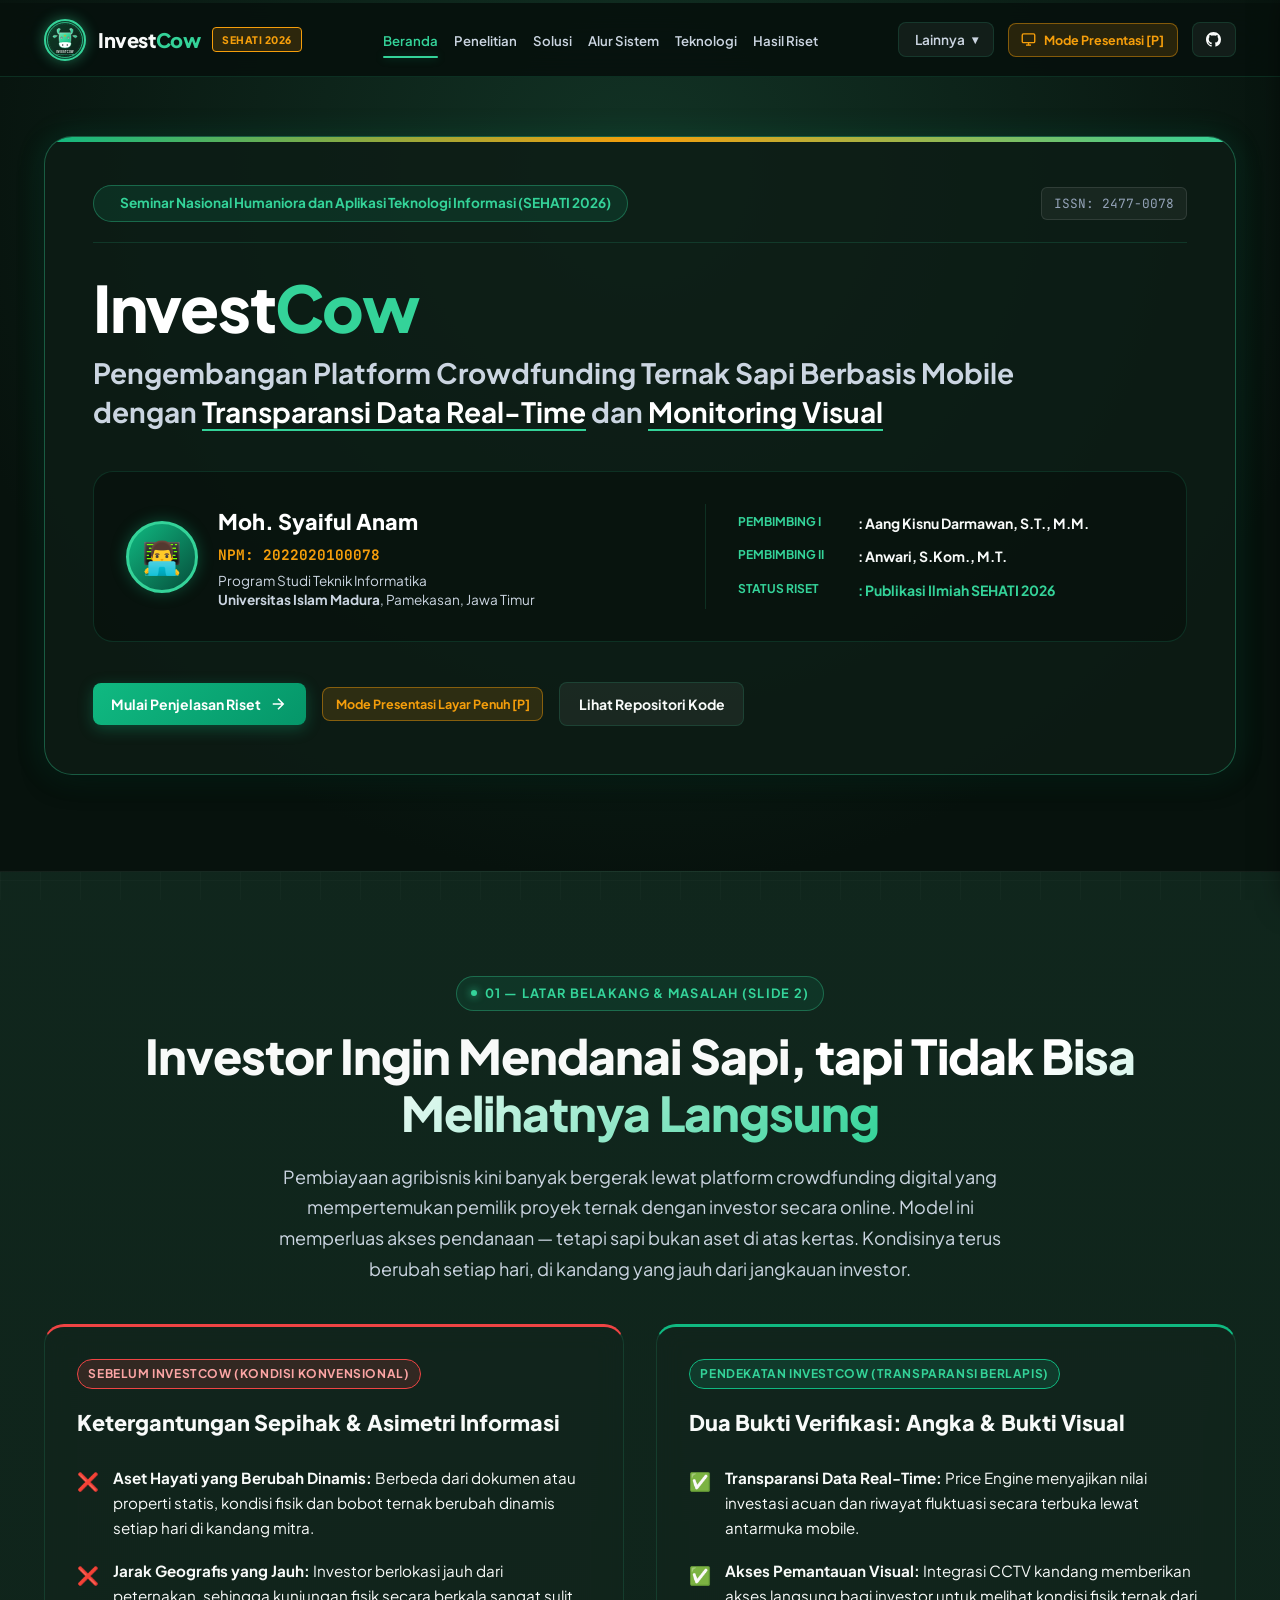
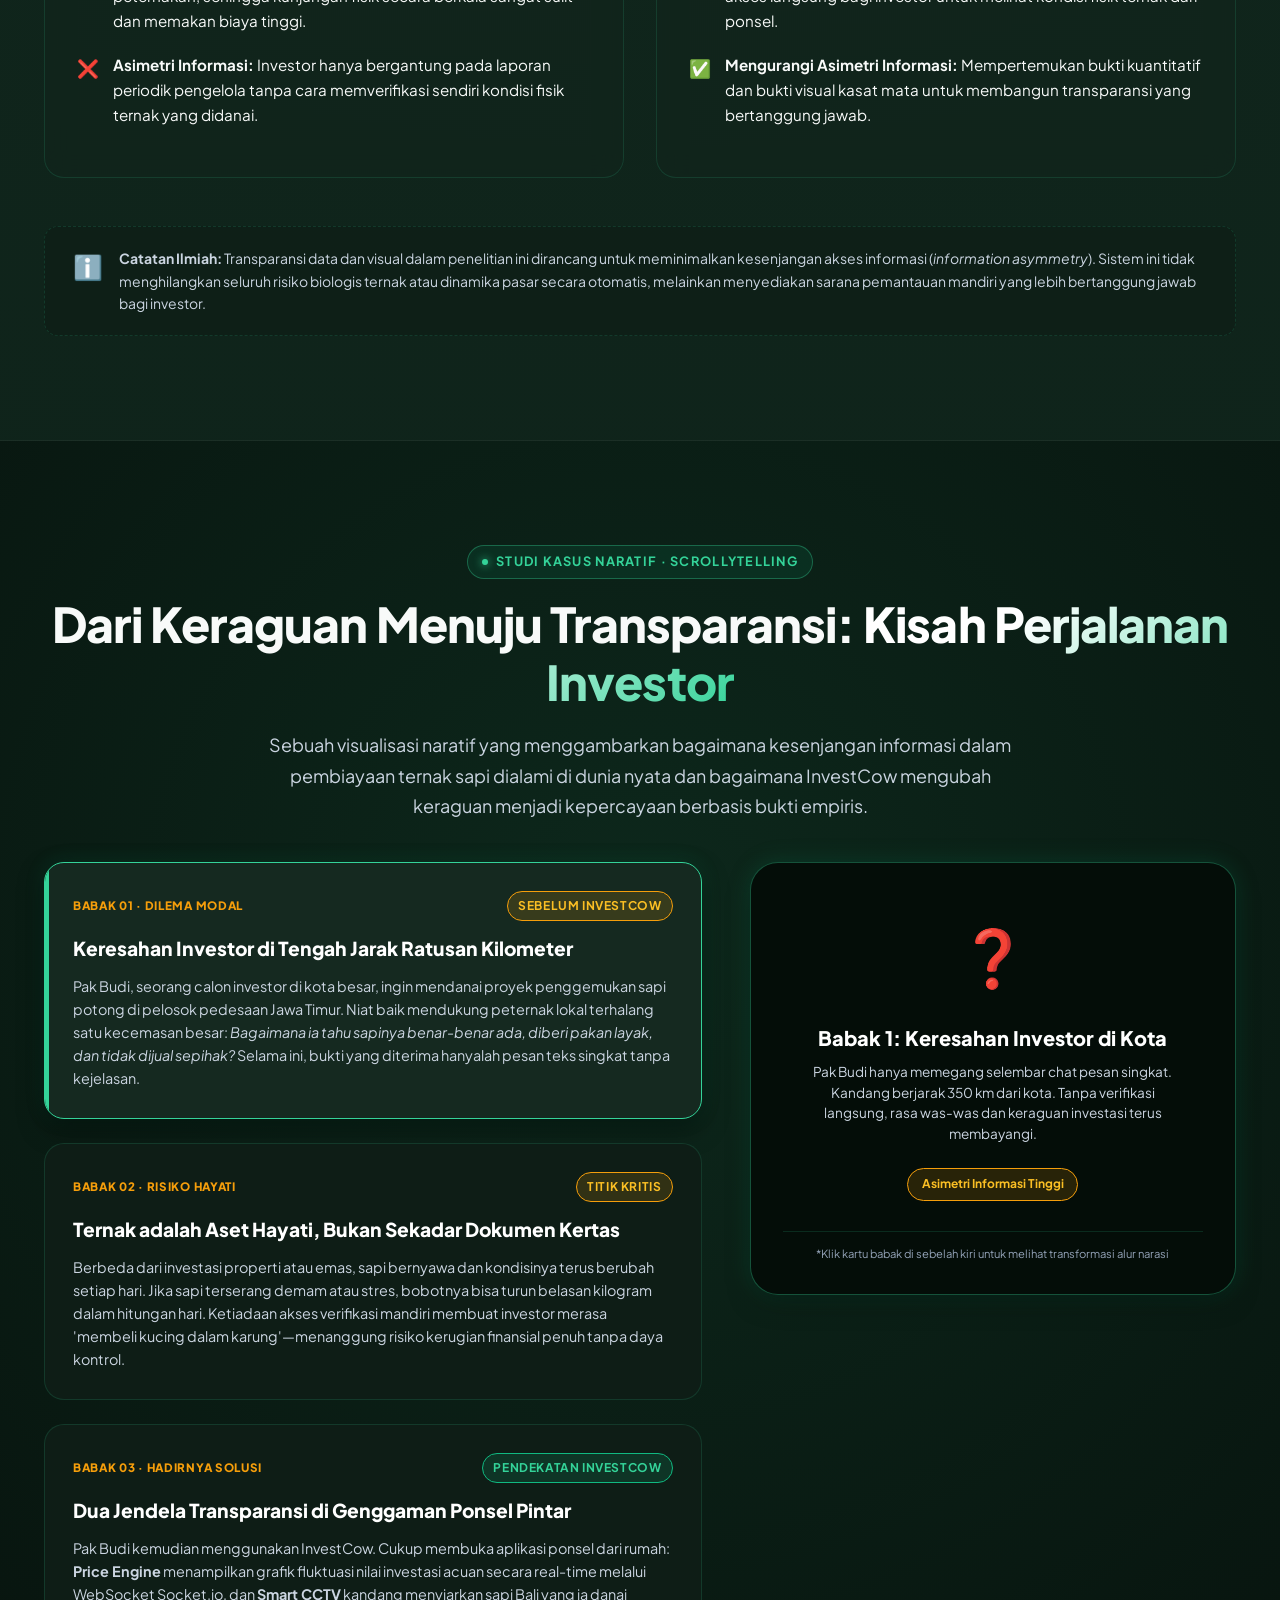
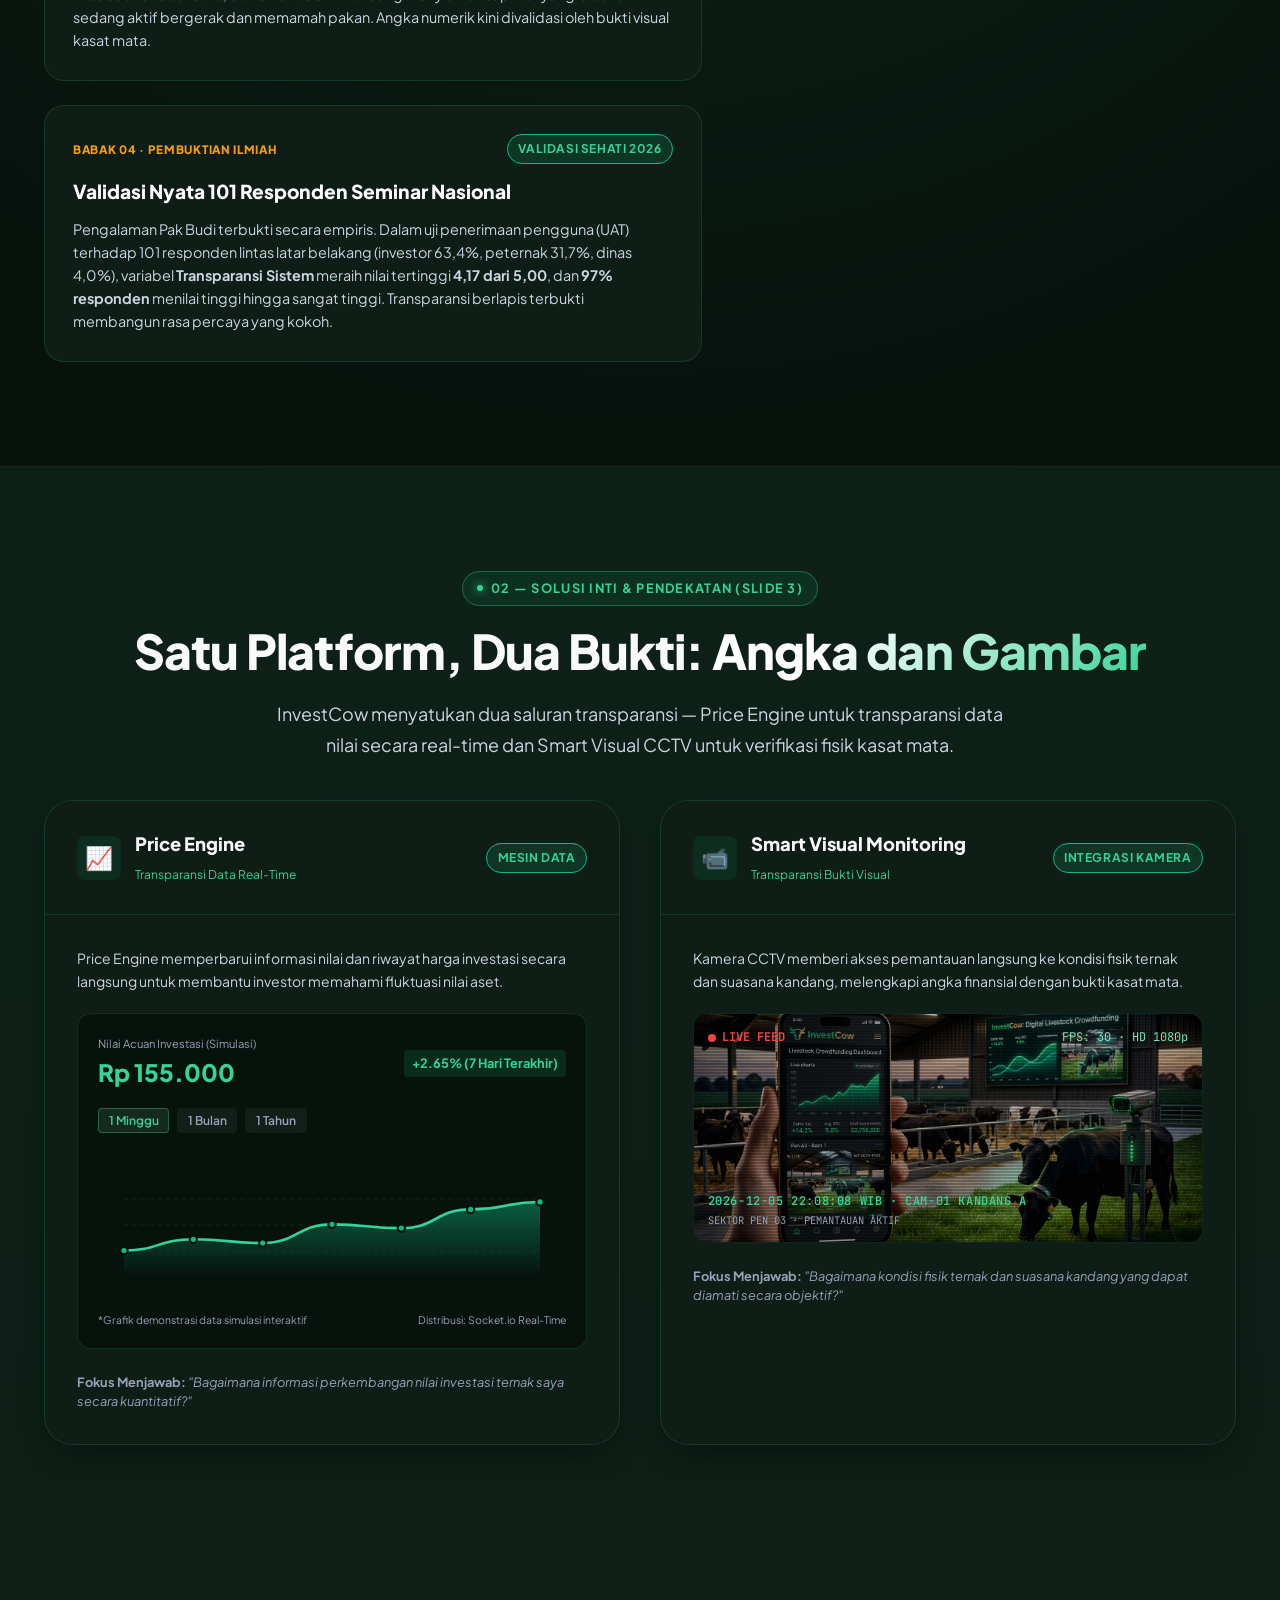
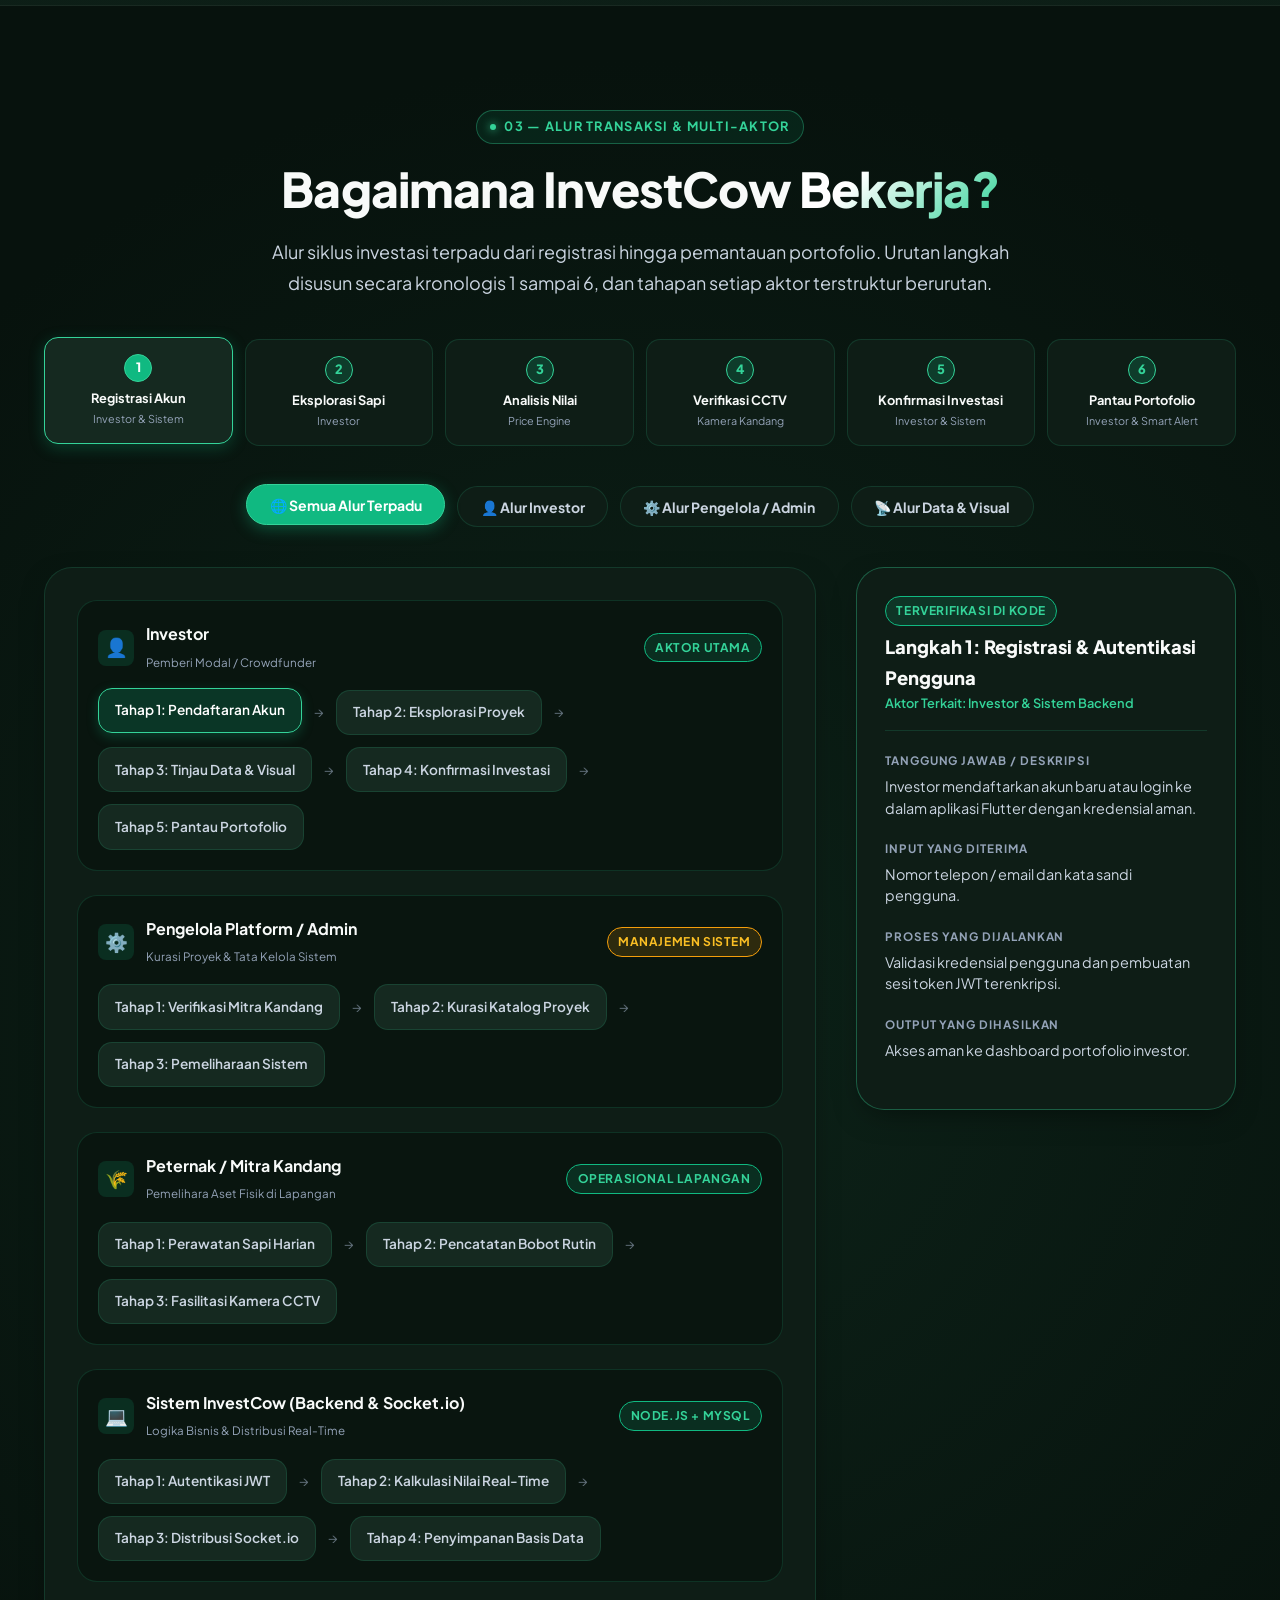
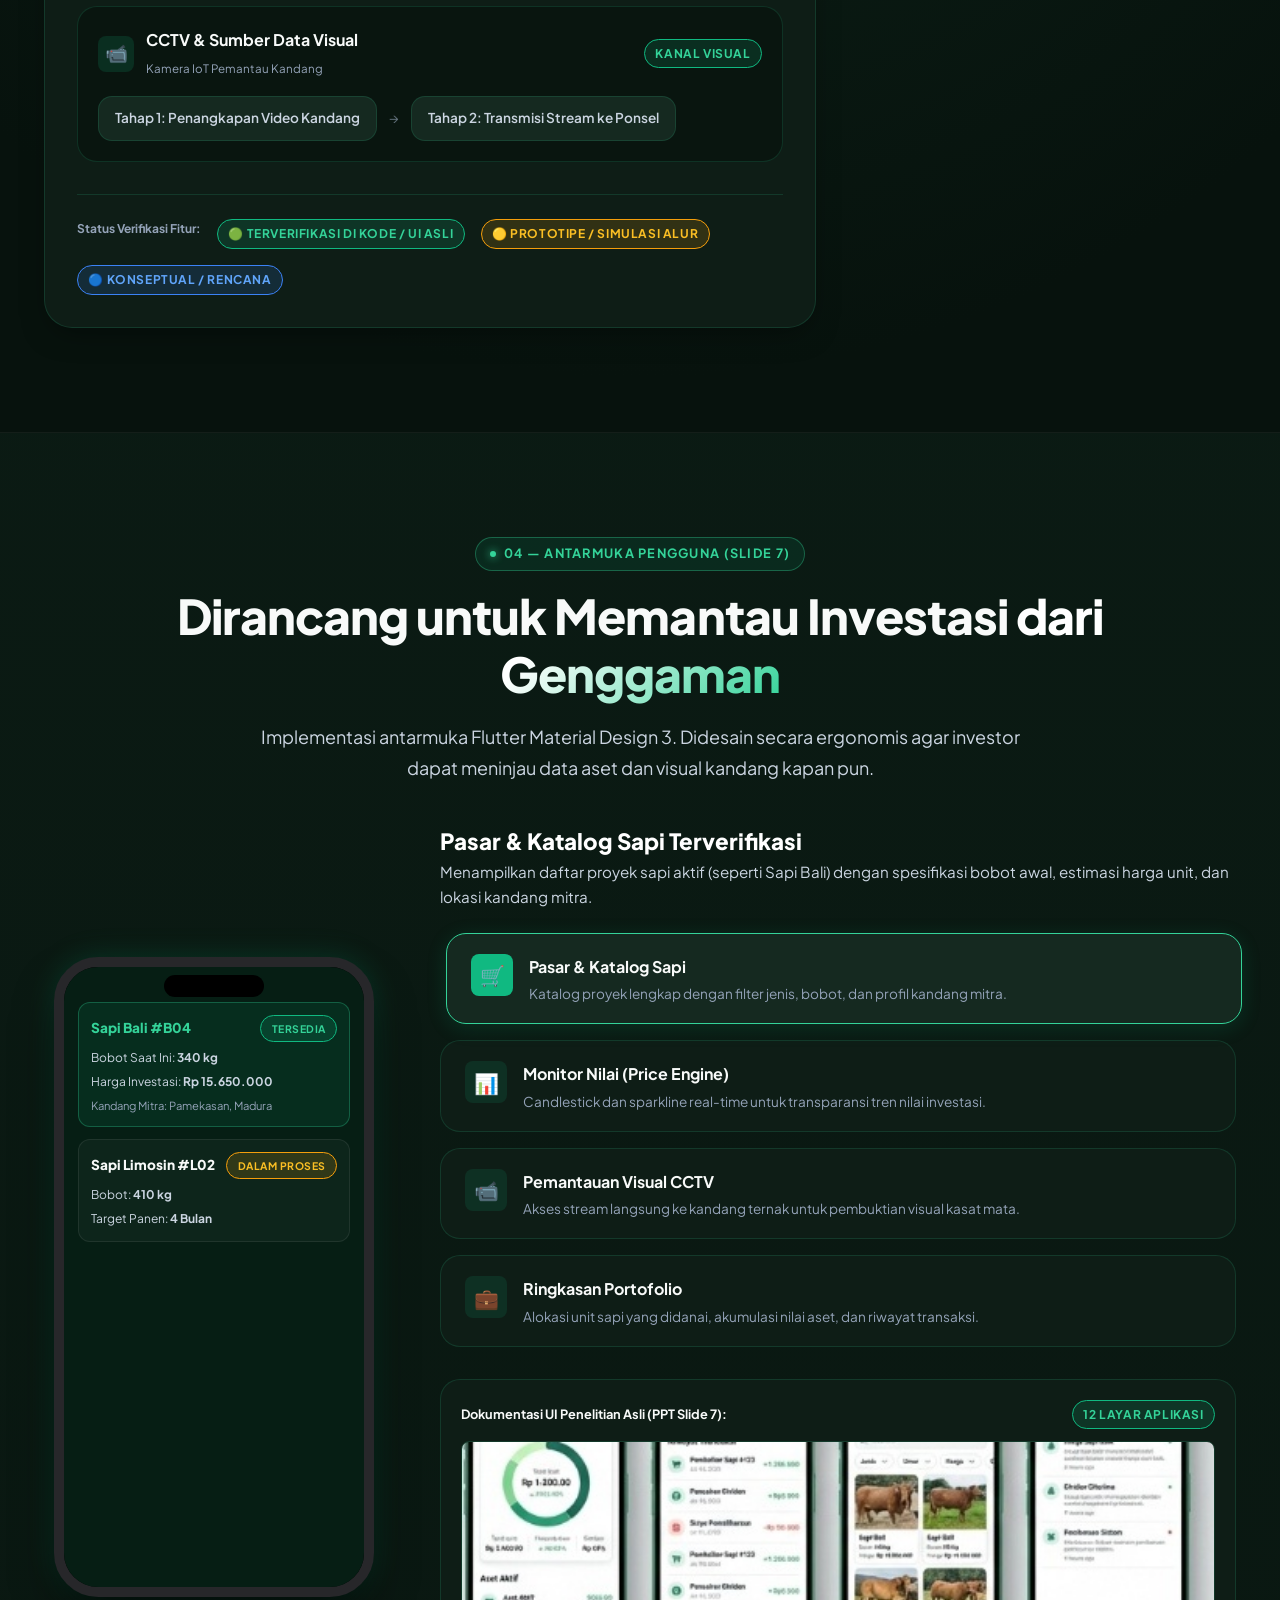
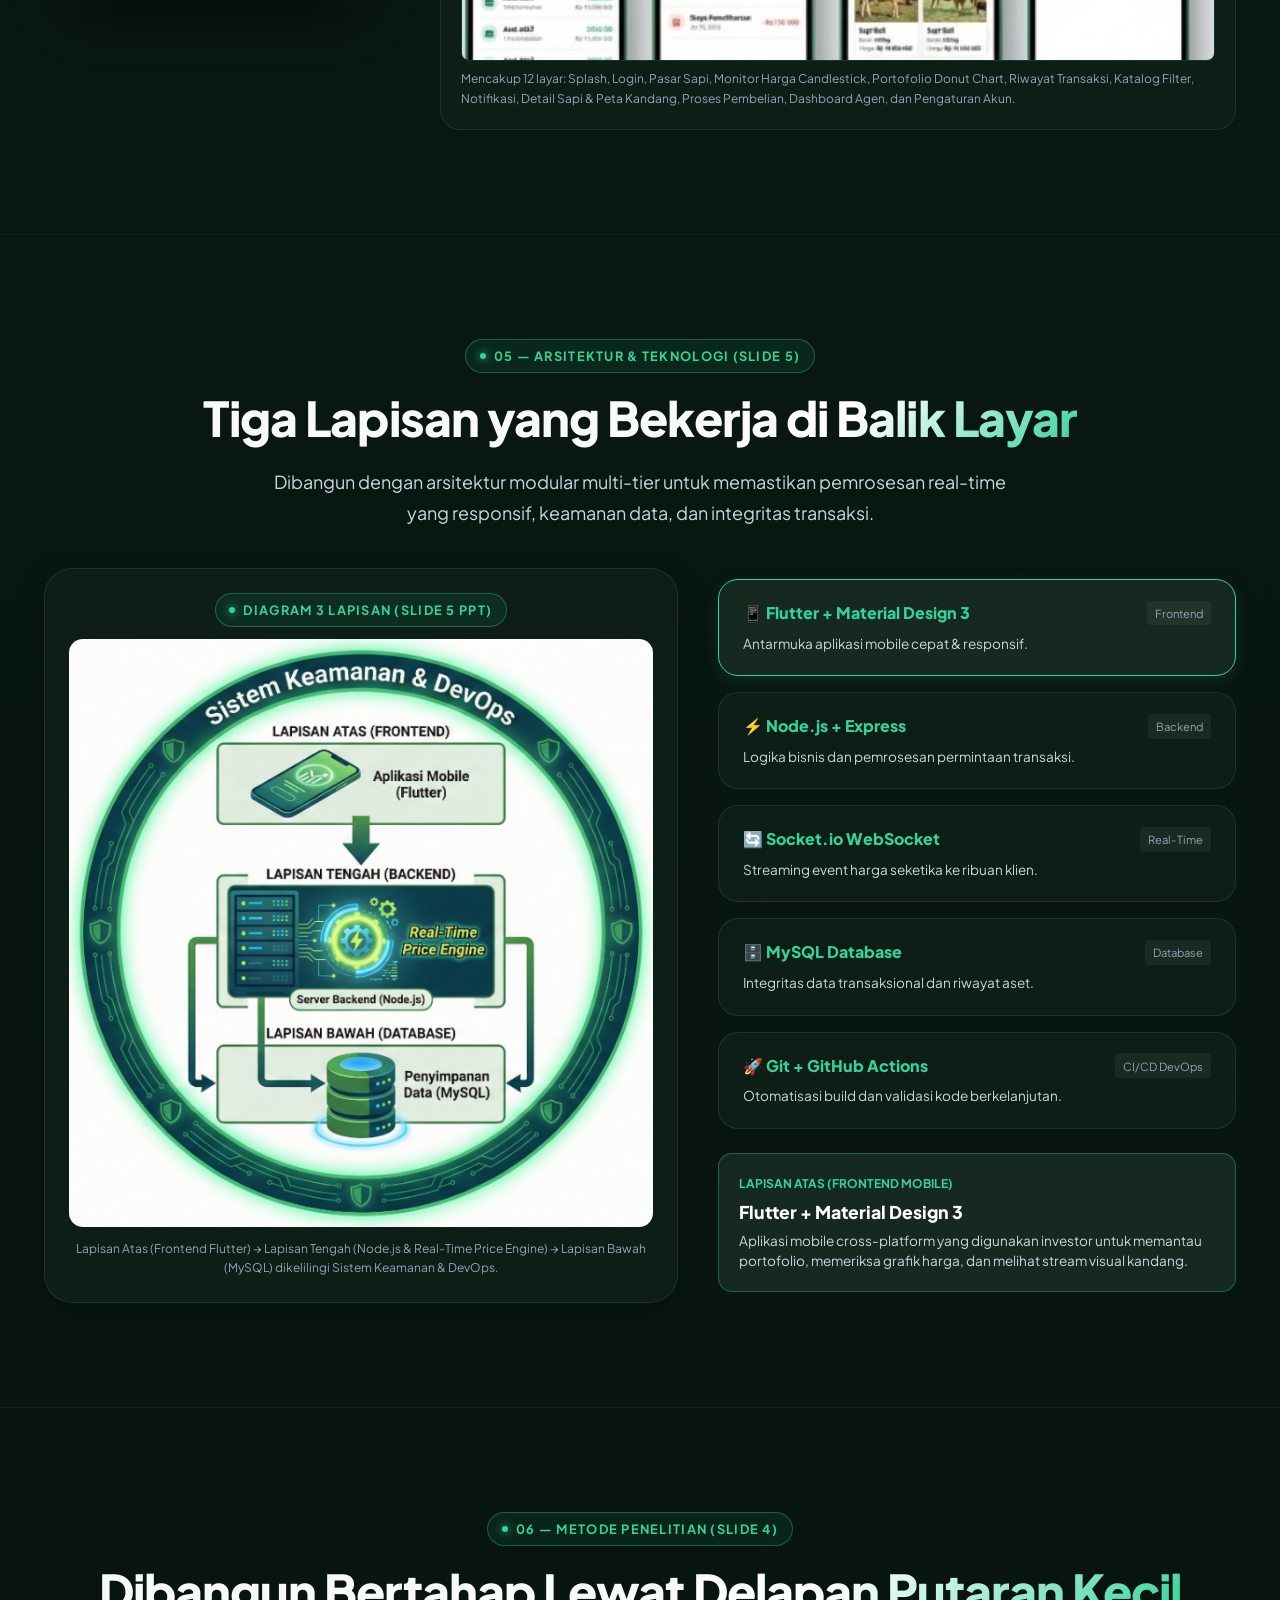
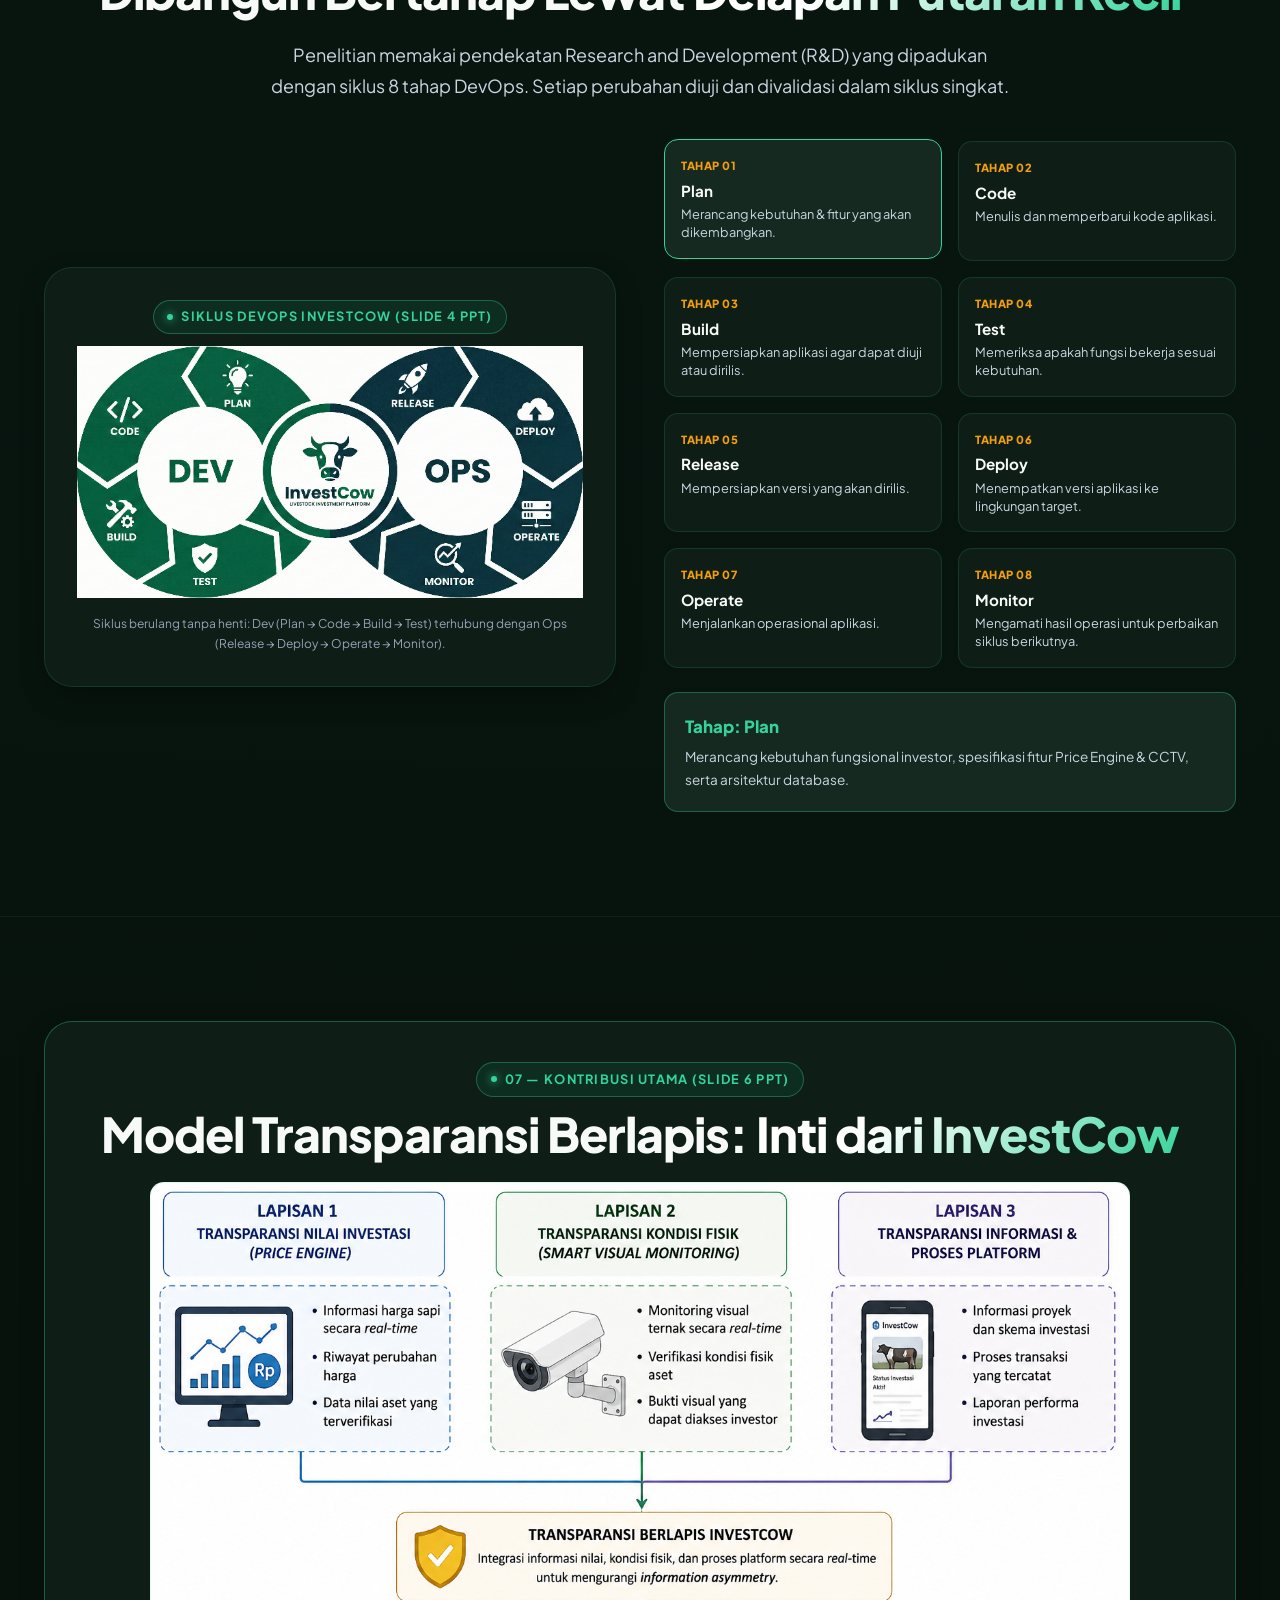
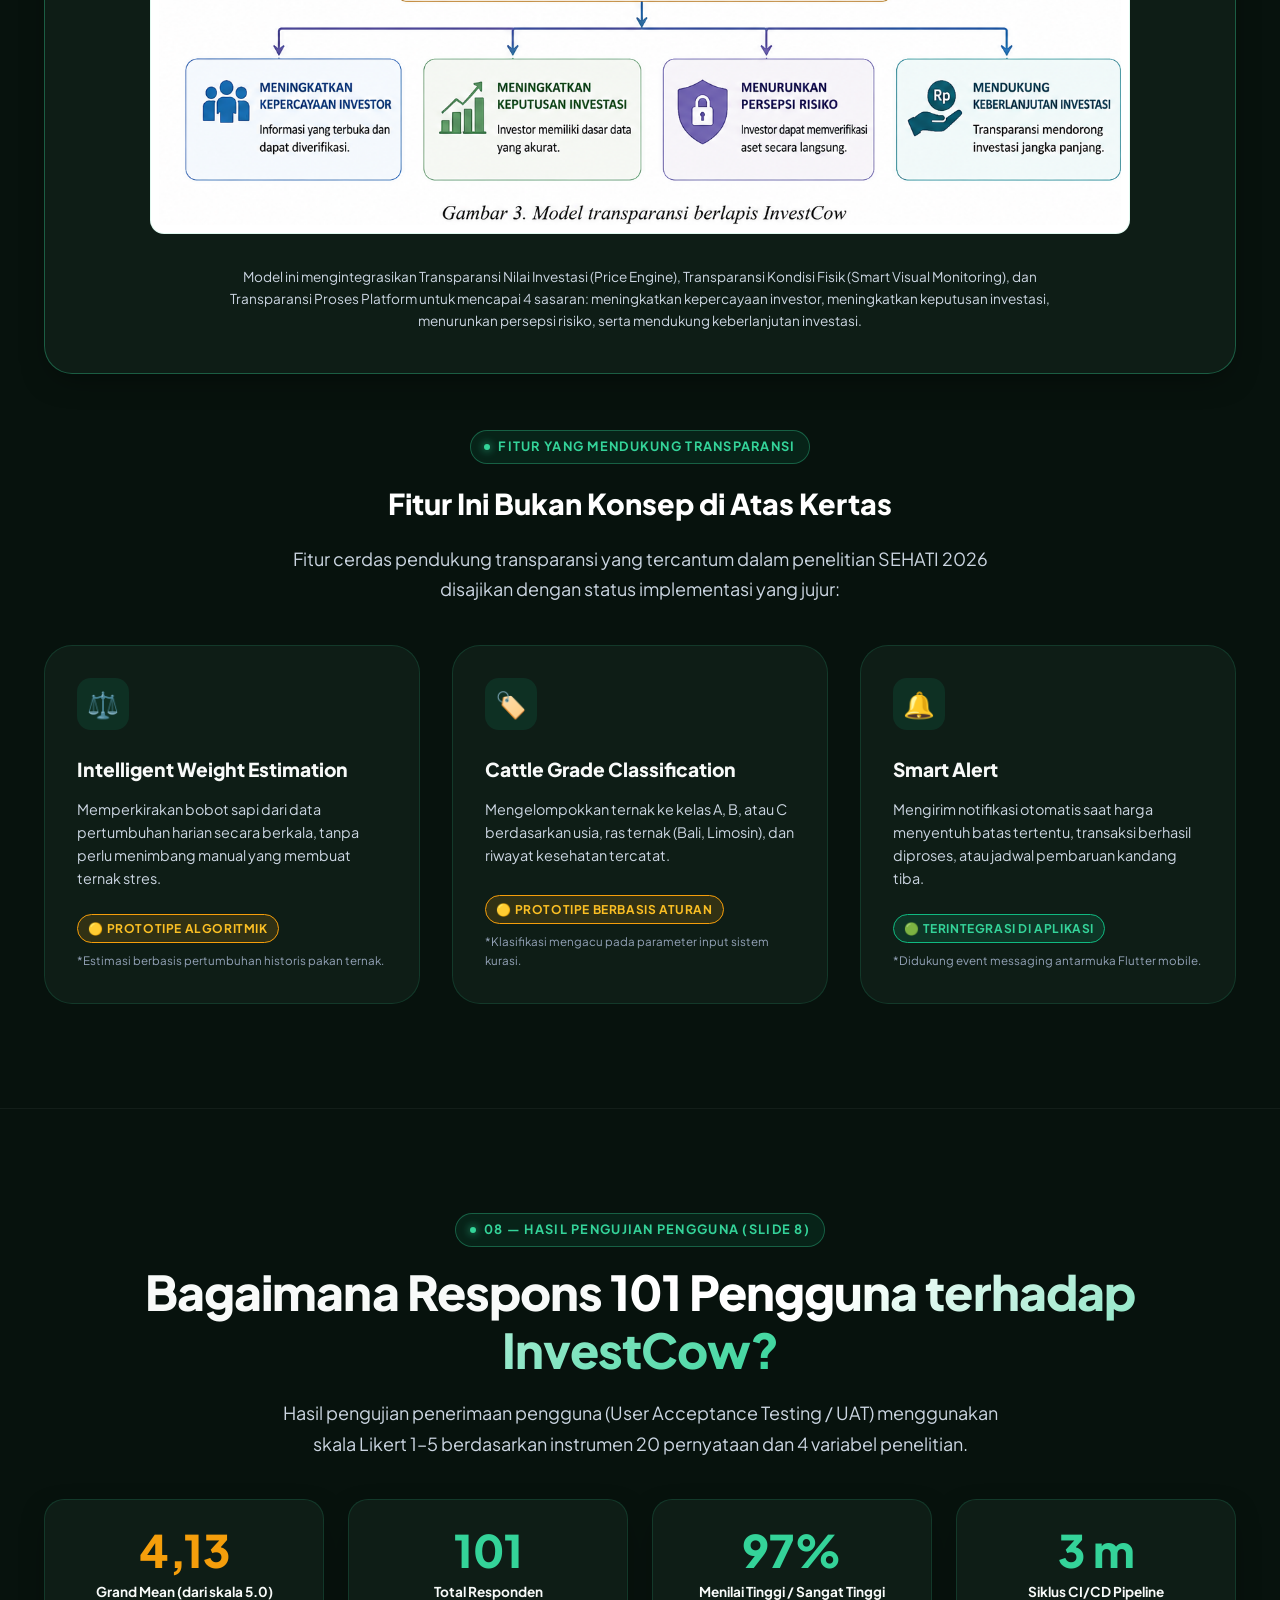
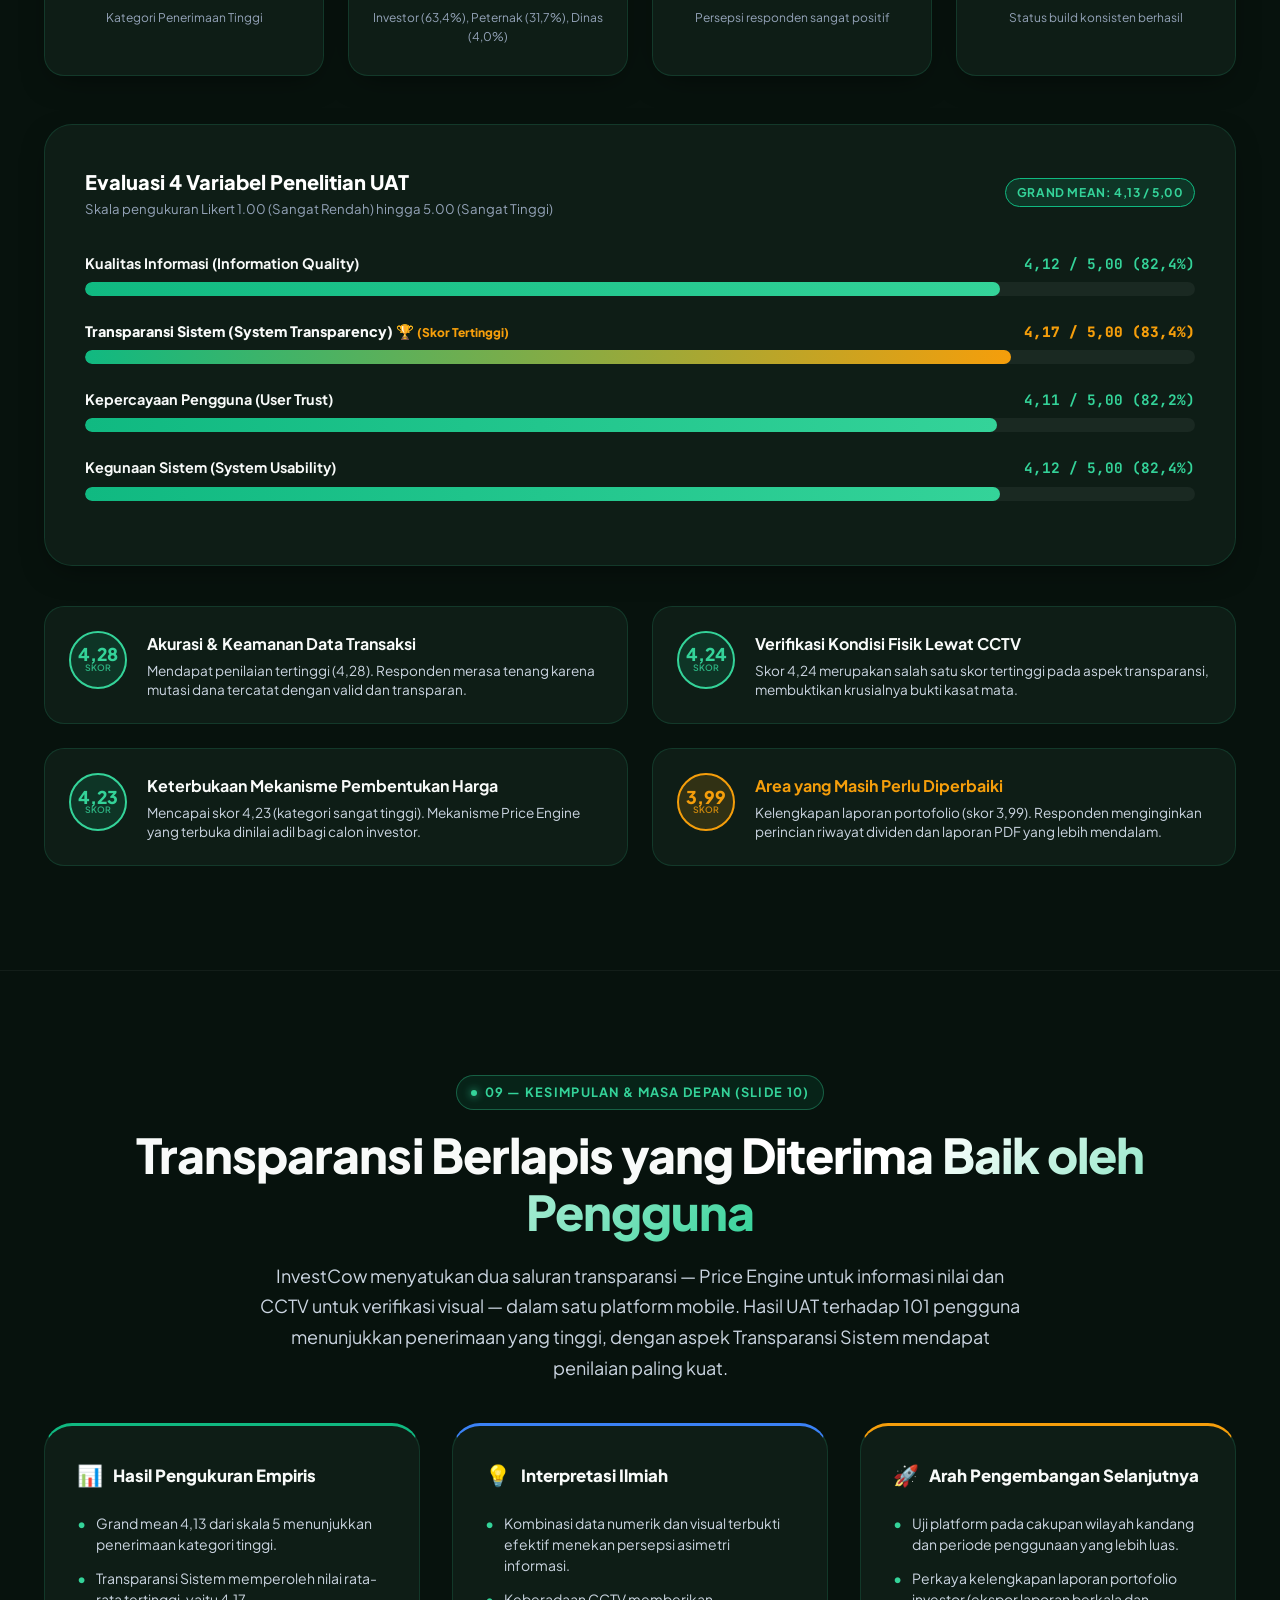
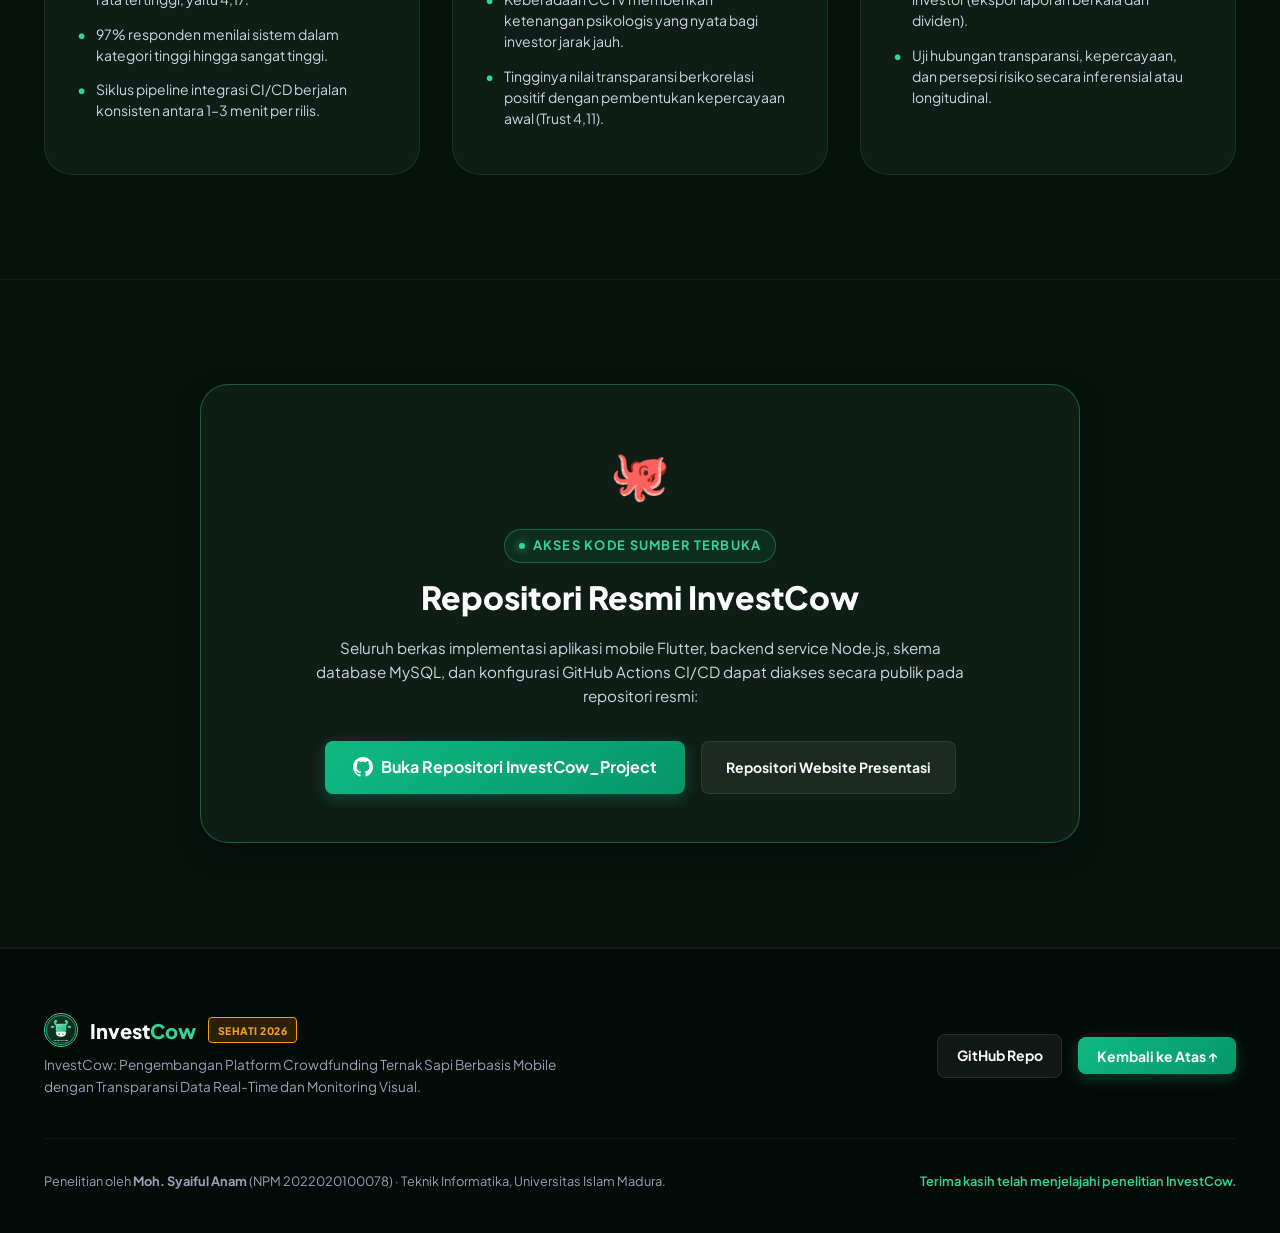
==== commit 5203e752: "feat: refine navbar to 3 structured groups with Lainnya dropdown and integrate interactive scrollyte" ====
--- a/presentation-site/index.html
+++ b/presentation-site/index.html
@@ -35,46 +35,160 @@
     <div class="scroll-progress-bar" id="scroll-progress-bar"></div>
   </div>
 
-  <!-- NAVBAR DENGAN BAHASA INDONESIA & LOGO TERANG -->
+  <!-- =====================================================================
+       REFINED NAVBAR (3 KELOMPOK TERSTRUKTUR & DROPDOWN 'LAINNYA')
+       ===================================================================== -->
   <header class="navbar" id="navbar">
     <div class="container nav-container">
-      <a href="#cover" class="nav-brand" aria-label="InvestCow Beranda">
-        <img src="assets/images/logo_bright.svg" alt="InvestCow Logo" class="nav-brand-logo">
-        <span class="brand-text">Invest<span>Cow</span></span>
+      
+      <!-- KELOMPOK A: BRAND AREA -->
+      <div class="nav-brand-group">
+        <a href="#cover" class="nav-brand" aria-label="InvestCow Beranda">
+          <img src="assets/images/logo_bright.svg" alt="InvestCow Logo" class="nav-brand-logo">
+          <span class="brand-text">Invest<span>Cow</span></span>
+        </a>
         <span class="brand-badge">SEHATI 2026</span>
-      </a>
-
-      <!-- Menu Navigasi Berbahasa Indonesia -->
+      </div>
+
+      <!-- KELOMPOK B: NAVIGASI UTAMA (6 ITEM RINGKAS & BERSIH) -->
       <nav aria-label="Navigasi Utama">
-        <ul class="nav-menu">
-          <li><a href="#cover" class="nav-link active">Beranda</a></li>
-          <li><a href="#problem" class="nav-link">Latar Belakang</a></li>
-          <li><a href="#solution" class="nav-link">Solusi Inti</a></li>
-          <li><a href="#workflow" class="nav-link">Alur Sistem</a></li>
-          <li><a href="#app-showcase" class="nav-link">Aplikasi Mobile</a></li>
-          <li><a href="#technology" class="nav-link">Arsitektur</a></li>
-          <li><a href="#devops" class="nav-link">DevOps</a></li>
-          <li><a href="#results" class="nav-link">Hasil Riset</a></li>
-          <li><a href="#conclusion" class="nav-link">Kesimpulan</a></li>
-          <li><a href="#repository" class="nav-link">Repositori</a></li>
+        <ul class="nav-primary-menu">
+          <li><a href="#cover" class="nav-link active" id="nav-beranda">Beranda</a></li>
+          <li><a href="#problem" class="nav-link" id="nav-penelitian">Penelitian</a></li>
+          <li><a href="#solution" class="nav-link" id="nav-solusi">Solusi</a></li>
+          <li><a href="#workflow" class="nav-link" id="nav-alur">Alur Sistem</a></li>
+          <li><a href="#technology" class="nav-link" id="nav-teknologi">Teknologi</a></li>
+          <li><a href="#results" class="nav-link" id="nav-hasil">Hasil Riset</a></li>
         </ul>
       </nav>
 
-      <div class="nav-actions">
-        <button class="btn btn-presentation btn-trigger-presentation" title="Tekan tombol 'P' untuk masuk Mode Presentasi">
-          <svg width="15" height="15" viewBox="0 0 24 24" fill="none" stroke="currentColor" stroke-width="2.2"><rect x="2" y="3" width="20" height="14" rx="2" ry="2"/><line x1="8" y1="21" x2="16" y2="21"/><line x1="12" y1="17" x2="12" y2="21"/></svg>
-          Mode Presentasi [P]
+      <!-- KELOMPOK C: ACTION AREA (DROPDOWN LAINNYA + MODE PRESENTASI + GITHUB) -->
+      <div class="nav-actions-group">
+        <!-- Dropdown Lainnya -->
+        <div class="nav-dropdown" id="nav-dropdown">
+          <button class="nav-dropdown-btn" id="nav-dropdown-btn" aria-haspopup="true" aria-expanded="false" title="Buka menu bagian lainnya">
+            <span>Lainnya</span>
+            <span class="nav-dropdown-chevron">▾</span>
+          </button>
+          <ul class="nav-dropdown-menu" aria-label="Menu Tambahan">
+            <li class="nav-dropdown-item">
+              <a href="#problem" class="nav-dropdown-link">
+                <span class="dropdown-icon">📄</span>
+                <span>Latar Belakang & Masalah</span>
+              </a>
+            </li>
+            <li class="nav-dropdown-item">
+              <a href="#storytelling" class="nav-dropdown-link">
+                <span class="dropdown-icon">📖</span>
+                <span>Narasi Scrollytelling</span>
+              </a>
+            </li>
+            <li class="nav-dropdown-item">
+              <a href="#app-showcase" class="nav-dropdown-link">
+                <span class="dropdown-icon">📱</span>
+                <span>Aplikasi Mobile (12 UI)</span>
+              </a>
+            </li>
+            <li class="nav-dropdown-item">
+              <a href="#technology" class="nav-dropdown-link">
+                <span class="dropdown-icon">🏗️</span>
+                <span>Arsitektur Sistem</span>
+              </a>
+            </li>
+            <li class="nav-dropdown-item">
+              <a href="#devops" class="nav-dropdown-link">
+                <span class="dropdown-icon">🔄</span>
+                <span>Metodologi R&D & DevOps</span>
+              </a>
+            </li>
+            <li class="nav-dropdown-item">
+              <a href="#model-features" class="nav-dropdown-link">
+                <span class="dropdown-icon">🛡️</span>
+                <span>Model Transparansi & Fitur</span>
+              </a>
+            </li>
+            <li class="nav-dropdown-item">
+              <a href="#conclusion" class="nav-dropdown-link">
+                <span class="dropdown-icon">📊</span>
+                <span>Kesimpulan & Masa Depan</span>
+              </a>
+            </li>
+            <li class="nav-dropdown-item">
+              <a href="#repository" class="nav-dropdown-link">
+                <span class="dropdown-icon">🐙</span>
+                <span>Akses Repositori Kode</span>
+              </a>
+            </li>
+          </ul>
+        </div>
+
+        <!-- Tombol Mode Presentasi Ilmiah -->
+        <button class="btn btn-presentation btn-trigger-presentation" title="Masuk Mode Presentasi Slide (Shortcut 'P')">
+          <svg width="15" height="15" viewBox="0 0 24 24" fill="none" stroke="currentColor" stroke-width="2.2">
+            <rect x="2" y="3" width="20" height="14" rx="2" ry="2"/>
+            <line x1="8" y1="21" x2="16" y2="21"/>
+            <line x1="12" y1="17" x2="12" y2="21"/>
+          </svg>
+          <span>Mode Presentasi [P]</span>
         </button>
-        <a href="https://github.com/siapaajaboleh888/InvestCow_Project" target="_blank" rel="noopener noreferrer" class="btn btn-secondary" title="Buka Repositori GitHub">
-          <svg width="16" height="16" viewBox="0 0 24 24" fill="currentColor"><path d="M12 0C5.37 0 0 5.37 0 12c0 5.31 3.435 9.795 8.205 11.385.6.105.825-.255.825-.57 0-.285-.015-1.23-.015-2.235-3.015.555-3.795-.735-4.035-1.41-.135-.345-.72-1.41-1.23-1.695-.42-.225-1.02-.78-.015-.795.945-.015 1.62.87 1.845 1.23 1.08 1.815 2.805 1.305 3.495.99.105-.78.42-1.305.765-1.605-2.67-.3-5.46-1.335-5.46-5.925 0-1.305.465-2.385 1.23-3.225-.12-.3-.54-1.53.12-3.18 0 0 1.005-.315 3.3 1.23.96-.27 1.98-.405 3-.405s2.04.135 3 .405c2.295-1.56 3.3-1.23 3.3-1.23.66 1.65.24 2.88.12 3.18.765.84 1.23 1.905 1.23 3.225 0 4.605-2.805 5.625-5.475 5.925.435.375.81 1.095.81 2.22 0 1.605-.015 2.895-.015 3.3 0 .315.225.69.825.57A12.02 12.02 0 0024 12c0-6.63-5.37-12-12-12z"/></svg>
-          Repo GitHub
+
+        <!-- Tombol GitHub Ringkas -->
+        <a href="https://github.com/siapaajaboleh888/InvestCow_Project" target="_blank" rel="noopener noreferrer" class="btn-repo-nav" title="Buka Repositori GitHub">
+          <svg width="15" height="15" viewBox="0 0 24 24" fill="currentColor"><path d="M12 0C5.37 0 0 5.37 0 12c0 5.31 3.435 9.795 8.205 11.385.6.105.825-.255.825-.57 0-.285-.015-1.23-.015-2.235-3.015.555-3.795-.735-4.035-1.41-.135-.345-.72-1.41-1.23-1.695-.42-.225-1.02-.78-.015-.795.945-.015 1.62.87 1.845 1.23 1.08 1.815 2.805 1.305 3.495.99.105-.78.42-1.305.765-1.605-2.67-.3-5.46-1.335-5.46-5.925 0-1.305.465-2.385 1.23-3.225-.12-.3-.54-1.53.12-3.18 0 0 1.005-.315 3.3 1.23.96-.27 1.98-.405 3-.405s2.04.135 3 .405c2.295-1.56 3.3-1.23 3.3-1.23.66 1.65.24 2.88.12 3.18.765.84 1.23 1.905 1.23 3.225 0 4.605-2.805 5.625-5.475 5.925.435.375.81 1.095.81 2.22 0 1.605-.015 2.895-.015 3.3 0 .315.225.69.825.57A12.02 12.02 0 0024 12c0-6.63-5.37-12-12-12z"/></svg>
+          <span>GitHub</span>
         </a>
-        <button class="mobile-toggle" id="mobile-toggle" aria-label="Buka Menu Navigasi">
+
+        <!-- Hamburger Button untuk Smartphone/Tablet -->
+        <button class="mobile-toggle" id="mobile-toggle" aria-label="Buka Menu Navigasi Lengkap">
           ☰
         </button>
       </div>
+
     </div>
   </header>
+
+  <!-- =====================================================================
+       MOBILE NAVIGATION DRAWER & BACKDROP OVERLAY
+       ===================================================================== -->
+  <div class="mobile-nav-backdrop" id="mobile-nav-backdrop" aria-hidden="true"></div>
+  <aside class="mobile-nav-drawer" id="mobile-nav-drawer" aria-label="Menu Navigasi Mobile">
+    <div class="drawer-header">
+      <div style="display:flex; align-items:center; gap:0.5rem;">
+        <img src="assets/images/logo_bright.svg" alt="InvestCow Logo" style="width:30px; height:30px; border-radius:50%;">
+        <span style="font-weight:800; font-size:1.1rem; color:#fff;">Invest<span style="color:var(--emerald-light);">Cow</span></span>
+      </div>
+      <button class="drawer-close-btn" id="drawer-close-btn" aria-label="Tutup Menu">✕</button>
+    </div>
+
+    <div class="drawer-menu-category">Navigasi Utama</div>
+    <ul class="drawer-links-list">
+      <li><a href="#cover" class="drawer-link">Beranda</a></li>
+      <li><a href="#problem" class="drawer-link">Penelitian & Masalah</a></li>
+      <li><a href="#storytelling" class="drawer-link">Narasi Scrollytelling</a></li>
+      <li><a href="#solution" class="drawer-link">Solusi Dua Saluran</a></li>
+      <li><a href="#workflow" class="drawer-link">Alur Multi-Aktor</a></li>
+      <li><a href="#technology" class="drawer-link">Arsitektur Sistem</a></li>
+      <li><a href="#results" class="drawer-link">Hasil Riset (UAT 101)</a></li>
+    </ul>
+
+    <div class="drawer-menu-category">Eksplorasi Detail</div>
+    <ul class="drawer-links-list">
+      <li><a href="#app-showcase" class="drawer-link">Aplikasi Mobile (12 UI)</a></li>
+      <li><a href="#devops" class="drawer-link">Metodologi & DevOps</a></li>
+      <li><a href="#model-features" class="drawer-link">Model Transparansi & Fitur</a></li>
+      <li><a href="#conclusion" class="drawer-link">Kesimpulan & Masa Depan</a></li>
+      <li><a href="#repository" class="drawer-link">Repositori GitHub</a></li>
+    </ul>
+
+    <div style="margin-top:auto; padding-top:1.5rem; display:flex; flex-direction:column; gap:0.75rem;">
+      <button class="btn btn-presentation btn-trigger-presentation" style="width:100%; justify-content:center;">
+        Mode Presentasi [P]
+      </button>
+      <a href="https://github.com/siapaajaboleh888/InvestCow_Project" target="_blank" rel="noopener noreferrer" class="btn btn-secondary" style="width:100%; justify-content:center;">
+        Buka GitHub Repository
+      </a>
+    </div>
+  </aside>
 
   <main>
     <!-- SLIDE 1 PRESENTASI: SAMPUL & IDENTITAS PENELITIAN LENGKAP (PALING DEPAN SESUAI PPT SLIDE 1) -->
@@ -227,6 +341,91 @@
           <p>
             <strong>Catatan Ilmiah:</strong> Transparansi data dan visual dalam penelitian ini dirancang untuk meminimalkan kesenjangan akses informasi (<em>information asymmetry</em>). Sistem ini tidak menghilangkan seluruh risiko biologis ternak atau dinamika pasar secara otomatis, melainkan menyediakan sarana pemantauan mandiri yang lebih bertanggung jawab bagi investor.
           </p>
+        </div>
+      </div>
+    </section>
+
+    <!-- =====================================================================
+         INTERACTIVE SCROLLYTELLING SECTION (STUDI KASUS NARASI INVESTOR)
+         ===================================================================== -->
+    <section class="storytelling-section" id="storytelling">
+      <div class="container">
+        <div class="text-center">
+          <span class="section-tag">Studi Kasus Naratif · Scrollytelling</span>
+          <h2 class="section-title">Dari Keraguan Menuju Transparansi: <span class="text-gradient">Kisah Perjalanan Investor</span></h2>
+          <p class="section-subtitle">
+            Sebuah visualisasi naratif yang menggambarkan bagaimana kesenjangan informasi dalam pembiayaan ternak sapi dialami di dunia nyata dan bagaimana InvestCow mengubah keraguan menjadi kepercayaan berbasis bukti empiris.
+          </p>
+        </div>
+
+        <div class="storytelling-grid">
+          <!-- Sisi Kiri: 4 Babak Narasi Interaktif -->
+          <div class="story-chapters-list">
+            
+            <!-- Babak 1 -->
+            <div class="story-chapter-card active" data-chapter="story_1">
+              <div class="story-chapter-header">
+                <span class="story-chapter-tag">Babak 01 · Dilema Modal</span>
+                <span class="badge badge-proto">Sebelum InvestCow</span>
+              </div>
+              <h3 class="story-chapter-title">Keresahan Investor di Tengah Jarak Ratusan Kilometer</h3>
+              <p class="story-chapter-text">
+                Pak Budi, seorang calon investor di kota besar, ingin mendanai proyek penggemukan sapi potong di pelosok pedesaan Jawa Timur. Niat baik mendukung peternak lokal terhalang satu kecemasan besar: <em>Bagaimana ia tahu sapinya benar-benar ada, diberi pakan layak, dan tidak dijual sepihak?</em> Selama ini, bukti yang diterima hanyalah pesan teks singkat tanpa kejelasan.
+              </p>
+            </div>
+
+            <!-- Babak 2 -->
+            <div class="story-chapter-card" data-chapter="story_2">
+              <div class="story-chapter-header">
+                <span class="story-chapter-tag">Babak 02 · Risiko Hayati</span>
+                <span class="badge badge-proto">Titik Kritis</span>
+              </div>
+              <h3 class="story-chapter-title">Ternak adalah Aset Hayati, Bukan Sekadar Dokumen Kertas</h3>
+              <p class="story-chapter-text">
+                Berbeda dari investasi properti atau emas, sapi bernyawa dan kondisinya terus berubah setiap hari. Jika sapi terserang demam atau stres, bobotnya bisa turun belasan kilogram dalam hitungan hari. Ketiadaan akses verifikasi mandiri membuat investor merasa 'membeli kucing dalam karung'—menanggung risiko kerugian finansial penuh tanpa daya kontrol.
+              </p>
+            </div>
+
+            <!-- Babak 3 -->
+            <div class="story-chapter-card" data-chapter="story_3">
+              <div class="story-chapter-header">
+                <span class="story-chapter-tag">Babak 03 · Hadirnya Solusi</span>
+                <span class="badge badge-verified">Pendekatan InvestCow</span>
+              </div>
+              <h3 class="story-chapter-title">Dua Jendela Transparansi di Genggaman Ponsel Pintar</h3>
+              <p class="story-chapter-text">
+                Pak Budi kemudian menggunakan InvestCow. Cukup membuka aplikasi ponsel dari rumah: <strong>Price Engine</strong> menampilkan grafik fluktuasi nilai investasi acuan secara real-time melalui WebSocket Socket.io, dan <strong>Smart CCTV</strong> kandang menyiarkan sapi Bali yang ia danai sedang aktif bergerak dan memamah pakan. Angka numerik kini divalidasi oleh bukti visual kasat mata.
+              </p>
+            </div>
+
+            <!-- Babak 4 -->
+            <div class="story-chapter-card" data-chapter="story_4">
+              <div class="story-chapter-header">
+                <span class="story-chapter-tag">Babak 04 · Pembuktian Ilmiah</span>
+                <span class="badge badge-verified">Validasi SEHATI 2026</span>
+              </div>
+              <h3 class="story-chapter-title">Validasi Nyata 101 Responden Seminar Nasional</h3>
+              <p class="story-chapter-text">
+                Pengalaman Pak Budi terbukti secara empiris. Dalam uji penerimaan pengguna (UAT) terhadap 101 responden lintas latar belakang (investor 63,4%, peternak 31,7%, dinas 4,0%), variabel <strong>Transparansi Sistem</strong> meraih nilai tertinggi <strong>4,17 dari 5,00</strong>, dan <strong>97% responden</strong> menilai tinggi hingga sangat tinggi. Transparansi berlapis terbukti membangun rasa percaya yang kokoh.
+              </p>
+            </div>
+
+          </div>
+
+          <!-- Sisi Kanan: Layar Visual Perspektif Interaktif (Sticky) -->
+          <div class="story-visual-sticky" aria-live="polite">
+            <div class="story-visual-scene" id="story-visual-scene">
+              <div class="story-scene-icon" id="story-scene-icon">❓</div>
+              <h4 class="story-scene-title" id="story-scene-title">Babak 1: Keresahan Investor di Kota</h4>
+              <p class="story-scene-desc" id="story-scene-desc">
+                Pak Budi hanya memegang selembar chat pesan singkat. Kandang berjarak 350 km dari kota. Tanpa verifikasi langsung, rasa was-was dan keraguan investasi terus membayangi.
+              </p>
+              <span class="story-scene-badge badge-proto" id="story-scene-badge">Asimetri Informasi Tinggi</span>
+            </div>
+            <div style="font-size: 0.7rem; color: var(--text-muted); border-top: 1px solid var(--border-subtle); padding-top: 0.75rem; margin-top: 1rem;">
+              *Klik kartu babak di sebelah kiri untuk melihat transformasi alur narasi
+            </div>
+          </div>
         </div>
       </div>
     </section>
--- a/presentation-site/styles/main.css
+++ b/presentation-site/styles/main.css
@@ -220,24 +220,26 @@
   transition: width 0.1s ease-out;
 }
 
-/* Navbar */
+/* =====================================================================
+   REFINED NAVBAR ARCHITECTURE (3 STRUCTURED GROUPS)
+   ===================================================================== */
 .navbar {
   position: fixed;
   top: 3px;
   left: 0;
   width: 100%;
-  height: 76px;
+  height: 74px;
   z-index: 999;
-  background: rgba(7, 18, 13, 0.92);
-  backdrop-filter: blur(16px);
-  -webkit-backdrop-filter: blur(16px);
+  background: rgba(7, 18, 13, 0.94);
+  backdrop-filter: blur(18px);
+  -webkit-backdrop-filter: blur(18px);
   border-bottom: 1px solid var(--border-subtle);
   transition: all var(--transition-normal);
 }
 
 .navbar.scrolled {
   background: rgba(7, 18, 13, 0.98);
-  box-shadow: 0 10px 25px rgba(0, 0, 0, 0.5);
+  box-shadow: 0 10px 25px rgba(0, 0, 0, 0.6);
 }
 
 .nav-container {
@@ -245,34 +247,42 @@
   align-items: center;
   justify-content: space-between;
   height: 100%;
-  gap: 1rem;
+  gap: 1.25rem;
+}
+
+/* Group A: Brand Area */
+.nav-brand-group {
+  display: flex;
+  align-items: center;
+  gap: 0.75rem;
+  flex-shrink: 0;
 }
 
 .nav-brand {
   display: flex;
   align-items: center;
   gap: 0.75rem;
-  font-size: 1.25rem;
-  font-weight: 800;
-  color: var(--text-primary);
   text-decoration: none;
-  flex-shrink: 0;
-}
-
-/* Bright, Glowing Logo in Navbar */
+}
+
 .nav-brand-logo {
-  width: 44px;
-  height: 44px;
+  width: 42px;
+  height: 42px;
   border-radius: 50%;
   border: 2px solid var(--emerald-light);
   object-fit: contain;
   background: #0f3d2a;
-  box-shadow: 0 0 16px rgba(52, 211, 153, 0.5);
+  box-shadow: 0 0 14px rgba(52, 211, 153, 0.45);
   display: block;
+  flex-shrink: 0;
 }
 
 .brand-text {
+  font-size: 1.25rem;
+  font-weight: 800;
+  color: var(--text-primary);
   letter-spacing: -0.02em;
+  white-space: nowrap;
 }
 
 .brand-text span {
@@ -283,29 +293,29 @@
   font-size: 0.65rem;
   font-weight: 800;
   padding: 0.2rem 0.55rem;
-  background: rgba(245, 158, 11, 0.18);
+  background: rgba(245, 158, 11, 0.16);
   border: 1px solid var(--gold-accent);
   color: var(--gold-accent);
   border-radius: 4px;
   letter-spacing: 0.05em;
-  margin-left: 0.35rem;
   white-space: nowrap;
 }
 
-.nav-menu {
-  display: flex;
-  align-items: center;
-  gap: 1.15rem;
+/* Group B: Primary Navigation */
+.nav-primary-menu {
+  display: flex;
+  align-items: center;
+  gap: 1.35rem;
   list-style: none;
 }
 
 .nav-link {
-  font-size: 0.85rem;
+  font-size: 0.875rem;
   font-weight: 600;
   color: var(--text-secondary);
-  transition: color var(--transition-fast);
+  transition: all var(--transition-fast);
   position: relative;
-  padding: 0.25rem 0;
+  padding: 0.35rem 0;
   white-space: nowrap;
 }
 
@@ -322,16 +332,272 @@
   height: 2px;
   background: var(--emerald-light);
   border-radius: 2px;
-}
-
-.nav-actions {
+  box-shadow: 0 0 8px var(--emerald-glow);
+}
+
+/* Group C: Action Area & Dropdown */
+.nav-actions-group {
+  display: flex;
+  align-items: center;
+  gap: 0.85rem;
+  flex-shrink: 0;
+}
+
+/* Dropdown 'Lainnya' */
+.nav-dropdown {
+  position: relative;
+}
+
+.nav-dropdown-btn {
+  background: rgba(255, 255, 255, 0.05);
+  border: 1px solid var(--border-subtle);
+  color: var(--text-secondary);
+  font-size: 0.85rem;
+  font-weight: 600;
+  padding: 0.5rem 0.95rem;
+  border-radius: var(--radius-sm);
+  display: inline-flex;
+  align-items: center;
+  gap: 0.45rem;
+  transition: all var(--transition-fast);
+}
+
+.nav-dropdown-btn:hover, .nav-dropdown.open .nav-dropdown-btn {
+  background: rgba(255, 255, 255, 0.1);
+  border-color: var(--border-accent);
+  color: var(--emerald-light);
+}
+
+.nav-dropdown-chevron {
+  transition: transform var(--transition-fast);
+  display: inline-block;
+  font-size: 0.75rem;
+}
+
+.nav-dropdown.open .nav-dropdown-chevron {
+  transform: rotate(180deg);
+}
+
+.nav-dropdown-menu {
+  position: absolute;
+  top: calc(100% + 10px);
+  right: 0;
+  width: 250px;
+  background: rgba(11, 25, 18, 0.98);
+  border: 1px solid var(--border-accent);
+  border-radius: var(--radius-md);
+  padding: 0.6rem;
+  box-shadow: 0 15px 35px rgba(0, 0, 0, 0.75), 0 0 20px rgba(16, 185, 129, 0.15);
+  backdrop-filter: blur(20px);
+  list-style: none;
+  opacity: 0;
+  visibility: hidden;
+  transform: translateY(-8px);
+  transition: all var(--transition-normal);
+  z-index: 1050;
+}
+
+.nav-dropdown.open .nav-dropdown-menu {
+  opacity: 1;
+  visibility: visible;
+  transform: translateY(0);
+}
+
+.nav-dropdown-item {
+  margin-bottom: 0.25rem;
+}
+
+.nav-dropdown-item:last-child {
+  margin-bottom: 0;
+}
+
+.nav-dropdown-link {
   display: flex;
   align-items: center;
   gap: 0.65rem;
-  flex-shrink: 0;
-}
-
-/* Buttons */
+  padding: 0.6rem 0.85rem;
+  border-radius: var(--radius-sm);
+  font-size: 0.825rem;
+  font-weight: 600;
+  color: var(--text-secondary);
+  transition: all var(--transition-fast);
+}
+
+.nav-dropdown-link:hover {
+  background: rgba(16, 185, 129, 0.15);
+  color: var(--emerald-light);
+  transform: translateX(3px);
+}
+
+.nav-dropdown-link .dropdown-icon {
+  font-size: 1rem;
+  opacity: 0.85;
+}
+
+/* Presentation Button */
+.btn-presentation {
+  background: rgba(245, 158, 11, 0.14);
+  color: var(--gold-accent);
+  border: 1px solid rgba(245, 158, 11, 0.45);
+  font-size: 0.825rem;
+  padding: 0.55rem 0.95rem;
+  display: inline-flex;
+  align-items: center;
+  gap: 0.5rem;
+  border-radius: var(--radius-sm);
+  font-weight: 700;
+  transition: all var(--transition-fast);
+  white-space: nowrap;
+}
+
+.btn-presentation:hover {
+  background: rgba(245, 158, 11, 0.25);
+  border-color: var(--gold-accent);
+  box-shadow: 0 0 15px var(--gold-glow);
+  transform: translateY(-2px);
+}
+
+.btn-repo-nav {
+  background: rgba(255, 255, 255, 0.05);
+  color: var(--text-primary);
+  border: 1px solid var(--border-subtle);
+  font-size: 0.825rem;
+  padding: 0.55rem 0.85rem;
+  display: inline-flex;
+  align-items: center;
+  gap: 0.45rem;
+  border-radius: var(--radius-sm);
+  font-weight: 600;
+  transition: all var(--transition-fast);
+}
+
+.btn-repo-nav:hover {
+  background: rgba(255, 255, 255, 0.1);
+  border-color: var(--border-accent);
+  color: var(--emerald-light);
+  transform: translateY(-2px);
+}
+
+/* Mobile Toggle Hamburger */
+.mobile-toggle {
+  display: none;
+  background: rgba(255, 255, 255, 0.05);
+  border: 1px solid var(--border-subtle);
+  color: var(--text-primary);
+  font-size: 1.35rem;
+  width: 42px;
+  height: 42px;
+  border-radius: var(--radius-sm);
+  align-items: center;
+  justify-content: center;
+}
+
+.mobile-toggle:hover {
+  background: rgba(255, 255, 255, 0.1);
+  color: var(--emerald-light);
+}
+
+/* Mobile Drawer Overlay */
+.mobile-nav-backdrop {
+  position: fixed;
+  top: 0;
+  left: 0;
+  width: 100vw;
+  height: 100vh;
+  background: rgba(0, 0, 0, 0.7);
+  backdrop-filter: blur(6px);
+  z-index: 1090;
+  opacity: 0;
+  visibility: hidden;
+  transition: all var(--transition-normal);
+}
+
+.mobile-nav-backdrop.open {
+  opacity: 1;
+  visibility: visible;
+}
+
+.mobile-nav-drawer {
+  position: fixed;
+  top: 0;
+  right: -320px;
+  width: 300px;
+  max-width: 85vw;
+  height: 100vh;
+  background: #091711;
+  border-left: 1px solid var(--border-accent);
+  box-shadow: -10px 0 30px rgba(0, 0, 0, 0.8);
+  z-index: 1100;
+  display: flex;
+  flex-direction: column;
+  transition: right var(--transition-normal);
+  padding: 1.5rem;
+  overflow-y: auto;
+}
+
+.mobile-nav-drawer.open {
+  right: 0;
+}
+
+.drawer-header {
+  display: flex;
+  align-items: center;
+  justify-content: space-between;
+  padding-bottom: 1.25rem;
+  border-bottom: 1px solid var(--border-subtle);
+  margin-bottom: 1.25rem;
+}
+
+.drawer-close-btn {
+  background: rgba(255, 255, 255, 0.08);
+  border: 1px solid rgba(255, 255, 255, 0.15);
+  color: var(--text-primary);
+  width: 34px;
+  height: 34px;
+  border-radius: 50%;
+  font-size: 1.1rem;
+  display: flex;
+  align-items: center;
+  justify-content: center;
+}
+
+.drawer-close-btn:hover {
+  background: #ef4444;
+  color: #fff;
+}
+
+.drawer-menu-category {
+  font-size: 0.7rem;
+  font-weight: 800;
+  text-transform: uppercase;
+  letter-spacing: 0.08em;
+  color: var(--emerald-light);
+  margin: 0.85rem 0 0.4rem 0;
+}
+
+.drawer-links-list {
+  list-style: none;
+  display: flex;
+  flex-direction: column;
+  gap: 0.4rem;
+}
+
+.drawer-link {
+  display: block;
+  padding: 0.55rem 0.75rem;
+  border-radius: var(--radius-sm);
+  font-size: 0.9rem;
+  font-weight: 600;
+  color: var(--text-secondary);
+  transition: all var(--transition-fast);
+}
+
+.drawer-link:hover, .drawer-link.active {
+  background: rgba(16, 185, 129, 0.15);
+  color: var(--emerald-light);
+}
+
+/* General Buttons */
 .btn {
   display: inline-flex;
   align-items: center;
@@ -371,31 +637,6 @@
   color: var(--emerald-light);
 }
 
-.btn-presentation {
-  background: rgba(245, 158, 11, 0.14);
-  color: var(--gold-accent);
-  border: 1px solid rgba(245, 158, 11, 0.45);
-  font-size: 0.825rem;
-  padding: 0.55rem 0.95rem;
-}
-
-.btn-presentation:hover {
-  background: rgba(245, 158, 11, 0.25);
-  border-color: var(--gold-accent);
-  box-shadow: 0 0 15px var(--gold-glow);
-  transform: translateY(-2px);
-}
-
-/* Mobile Toggle */
-.mobile-toggle {
-  display: none;
-  background: none;
-  border: none;
-  color: var(--text-primary);
-  font-size: 1.5rem;
-  padding: 0.5rem;
-}
-
 /* Badges */
 .badge {
   display: inline-flex;
@@ -617,6 +858,146 @@
   align-items: center;
   flex-wrap: wrap;
   gap: 1rem;
+}
+
+/* =====================================================================
+   INTERACTIVE SCROLLYTELLING SECTION (DARI ASIMETRI KE TRANSPARANSI)
+   ===================================================================== */
+.storytelling-section {
+  background: radial-gradient(circle at 50% 30%, #0d281c 0%, var(--bg-dark) 85%);
+  padding: 6.5rem 0;
+  border-bottom: 1px solid rgba(255, 255, 255, 0.05);
+}
+
+.storytelling-grid {
+  display: grid;
+  grid-template-columns: 1.15fr 0.85fr;
+  gap: 3rem;
+  align-items: start;
+}
+
+/* Left: Interactive Story Chapter Cards */
+.story-chapters-list {
+  display: flex;
+  flex-direction: column;
+  gap: 1.5rem;
+}
+
+.story-chapter-card {
+  background: var(--bg-surface);
+  border: 1px solid var(--border-subtle);
+  border-radius: var(--radius-lg);
+  padding: 1.75rem;
+  cursor: pointer;
+  transition: all var(--transition-normal);
+  position: relative;
+  overflow: hidden;
+}
+
+.story-chapter-card::before {
+  content: '';
+  position: absolute;
+  top: 0;
+  left: 0;
+  width: 4px;
+  height: 100%;
+  background: transparent;
+  transition: background var(--transition-fast);
+}
+
+.story-chapter-card:hover {
+  border-color: var(--border-accent);
+  background: var(--bg-surface-elevated);
+  transform: translateX(4px);
+}
+
+.story-chapter-card.active {
+  border-color: var(--emerald-light);
+  background: var(--bg-surface-elevated);
+  box-shadow: 0 10px 25px rgba(0, 0, 0, 0.5), 0 0 20px rgba(16, 185, 129, 0.15);
+}
+
+.story-chapter-card.active::before {
+  background: var(--emerald-light);
+}
+
+.story-chapter-header {
+  display: flex;
+  align-items: center;
+  justify-content: space-between;
+  margin-bottom: 0.75rem;
+}
+
+.story-chapter-tag {
+  font-size: 0.725rem;
+  font-weight: 800;
+  color: var(--gold-accent);
+  text-transform: uppercase;
+  letter-spacing: 0.06em;
+}
+
+.story-chapter-title {
+  font-size: 1.2rem;
+  font-weight: 800;
+  color: #ffffff;
+  margin-bottom: 0.65rem;
+}
+
+.story-chapter-text {
+  font-size: 0.9rem;
+  color: var(--text-secondary);
+  line-height: 1.6;
+}
+
+/* Right: Sticky Visual Perspective Screen */
+.story-visual-sticky {
+  position: sticky;
+  top: 100px;
+  background: #040d08;
+  border: 1px solid var(--border-accent);
+  border-radius: var(--radius-xl);
+  padding: 2rem;
+  box-shadow: var(--shadow-card), var(--shadow-glow);
+  text-align: center;
+}
+
+.story-visual-scene {
+  min-height: 320px;
+  display: flex;
+  flex-direction: column;
+  justify-content: center;
+  align-items: center;
+  transition: all var(--transition-normal);
+}
+
+.story-scene-icon {
+  font-size: 3.5rem;
+  margin-bottom: 1.25rem;
+}
+
+.story-scene-title {
+  font-size: 1.25rem;
+  font-weight: 800;
+  color: #ffffff;
+  margin-bottom: 0.5rem;
+}
+
+.story-scene-desc {
+  font-size: 0.85rem;
+  color: var(--text-secondary);
+  line-height: 1.5;
+  max-width: 380px;
+  margin: 0 auto 1.5rem auto;
+}
+
+.story-scene-badge {
+  display: inline-flex;
+  align-items: center;
+  gap: 0.4rem;
+  font-size: 0.75rem;
+  font-weight: 700;
+  padding: 0.35rem 0.85rem;
+  border-radius: 9999px;
 }
 
 /* Master Journey Bar on Section E (How it Works) */
@@ -1731,7 +2112,9 @@
 body.presentation-mode .navbar,
 body.presentation-mode footer,
 body.presentation-mode .scroll-progress-container,
-body.presentation-mode .back-to-top {
+body.presentation-mode .back-to-top,
+body.presentation-mode .mobile-nav-backdrop,
+body.presentation-mode .mobile-nav-drawer {
   display: none !important;
 }
 
@@ -1827,101 +2210,120 @@
   color: #ffffff;
 }
 
-/* Responsive Breakpoints */
-@media (max-width: 1200px) {
-  .nav-menu {
+/* =====================================================================
+   RESPONSIVE DESIGN SYSTEM (ACCORDING TO USER REQUIREMENTS)
+   1440px | 1280px | 1024px | 768px | 390px | 360px
+   ===================================================================== */
+@media (max-width: 1280px) {
+  .nav-primary-menu {
+    gap: 1rem;
+  }
+  .nav-link {
+    font-size: 0.825rem;
+  }
+  .btn-presentation {
+    font-size: 0.785rem;
+    padding: 0.5rem 0.8rem;
+  }
+  .btn-repo-nav span {
+    display: none;
+  }
+}
+
+@media (max-width: 1080px) {
+  .nav-primary-menu {
     gap: 0.85rem;
   }
   .nav-link {
     font-size: 0.8rem;
   }
+  .btn-presentation {
+    padding: 0.45rem 0.75rem;
+  }
+  .storytelling-grid {
+    grid-template-columns: 1fr;
+  }
+  .story-visual-sticky {
+    position: static;
+    margin-top: 2rem;
+  }
+}
+
+@media (max-width: 960px) {
+  .nav-primary-menu {
+    display: none;
+  }
+  .mobile-toggle {
+    display: flex;
+  }
+  .btn-repo-nav {
+    display: none;
+  }
   .workflow-master-timeline {
     grid-template-columns: repeat(3, 1fr);
   }
 }
 
-@media (max-width: 1024px) {
+@media (max-width: 768px) {
+  .nav-actions-group .btn-presentation,
+  .nav-actions-group .nav-dropdown {
+    display: none;
+  }
   .cover-meta-grid {
     grid-template-columns: 1fr;
     gap: 1.5rem;
   }
-  
   .cover-supervisors-box {
     border-left: none;
     border-top: 1px solid var(--border-subtle);
     padding-left: 0;
     padding-top: 1.25rem;
   }
-
   .workflow-container {
     grid-template-columns: 1fr;
   }
-
   .workflow-inspector {
     position: static;
   }
-
   .showcase-wrapper {
     grid-template-columns: 1fr;
   }
-
   .architecture-grid, .devops-grid {
     grid-template-columns: 1fr;
   }
-
   .results-stats-row {
     grid-template-columns: repeat(2, 1fr);
   }
-
-  .grid-3, .smart-features-grid, .interpretation-grid {
+  .grid-2, .grid-3, .smart-features-grid, .interpretation-grid, .solution-channels, .key-findings-grid {
     grid-template-columns: 1fr;
   }
-}
-
-@media (max-width: 900px) {
-  .nav-menu {
-    display: none;
-    position: absolute;
-    top: 76px;
-    left: 0;
-    width: 100%;
-    background: rgba(7, 18, 13, 0.98);
-    flex-direction: column;
-    padding: 1.5rem;
-    border-bottom: 1px solid var(--border-subtle);
-    gap: 1rem;
-  }
-
-  .nav-menu.mobile-open {
-    display: flex;
-  }
-
-  .mobile-toggle {
-    display: block;
-  }
-
-  .nav-actions .btn-secondary {
-    display: none;
-  }
-
   .workflow-master-timeline {
     grid-template-columns: repeat(2, 1fr);
   }
-
-  .solution-channels, .grid-2, .key-findings-grid {
+  .cover-section {
+    padding-top: 7rem;
+  }
+  .section-title {
+    font-size: 1.95rem;
+  }
+  .cover-card {
+    padding: 2rem 1.5rem;
+  }
+}
+
+@media (max-width: 420px) {
+  .brand-badge {
+    display: none;
+  }
+  .cover-author-box {
+    flex-direction: column;
+    text-align: center;
+  }
+  .workflow-master-timeline {
     grid-template-columns: 1fr;
   }
-
   .results-stats-row {
     grid-template-columns: 1fr;
-  }
-
-  .cover-section {
-    padding-top: 7.5rem;
-  }
-
-  .section-title {
-    font-size: 2rem;
   }
 }
 
